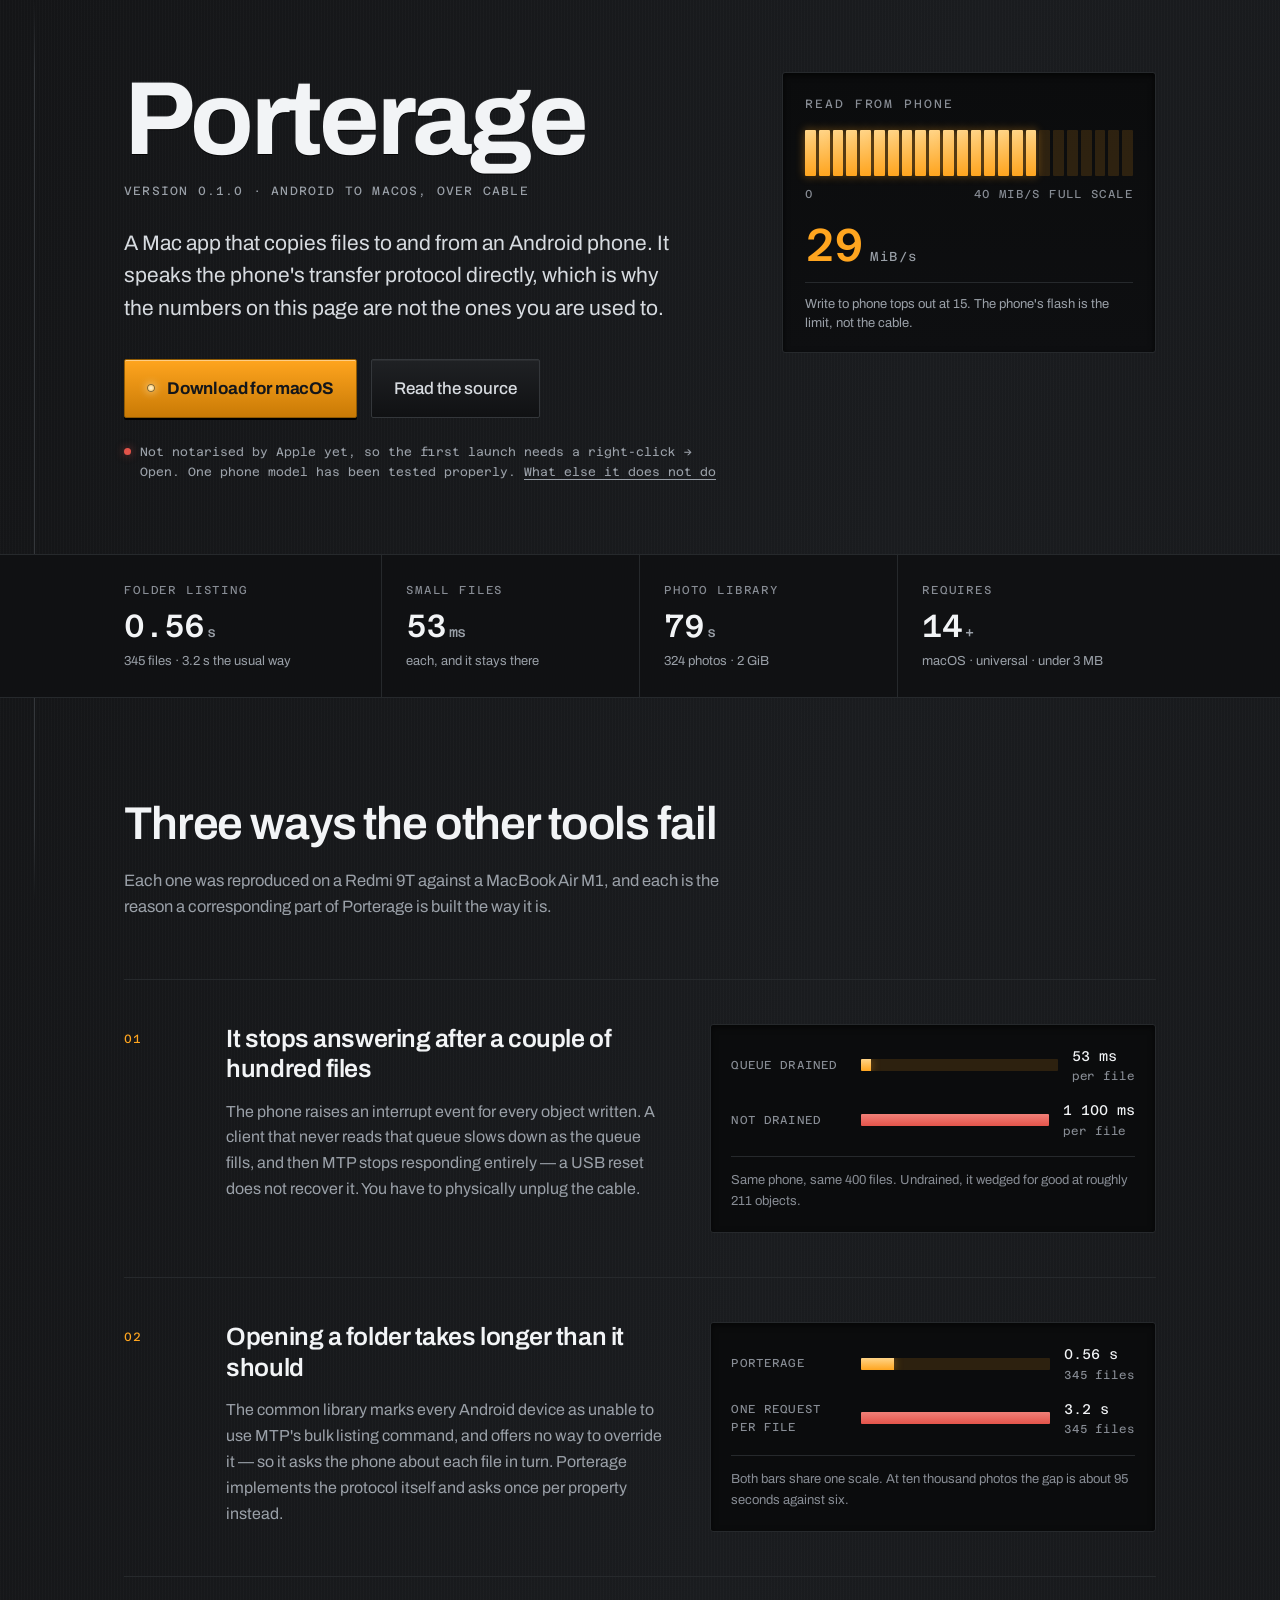
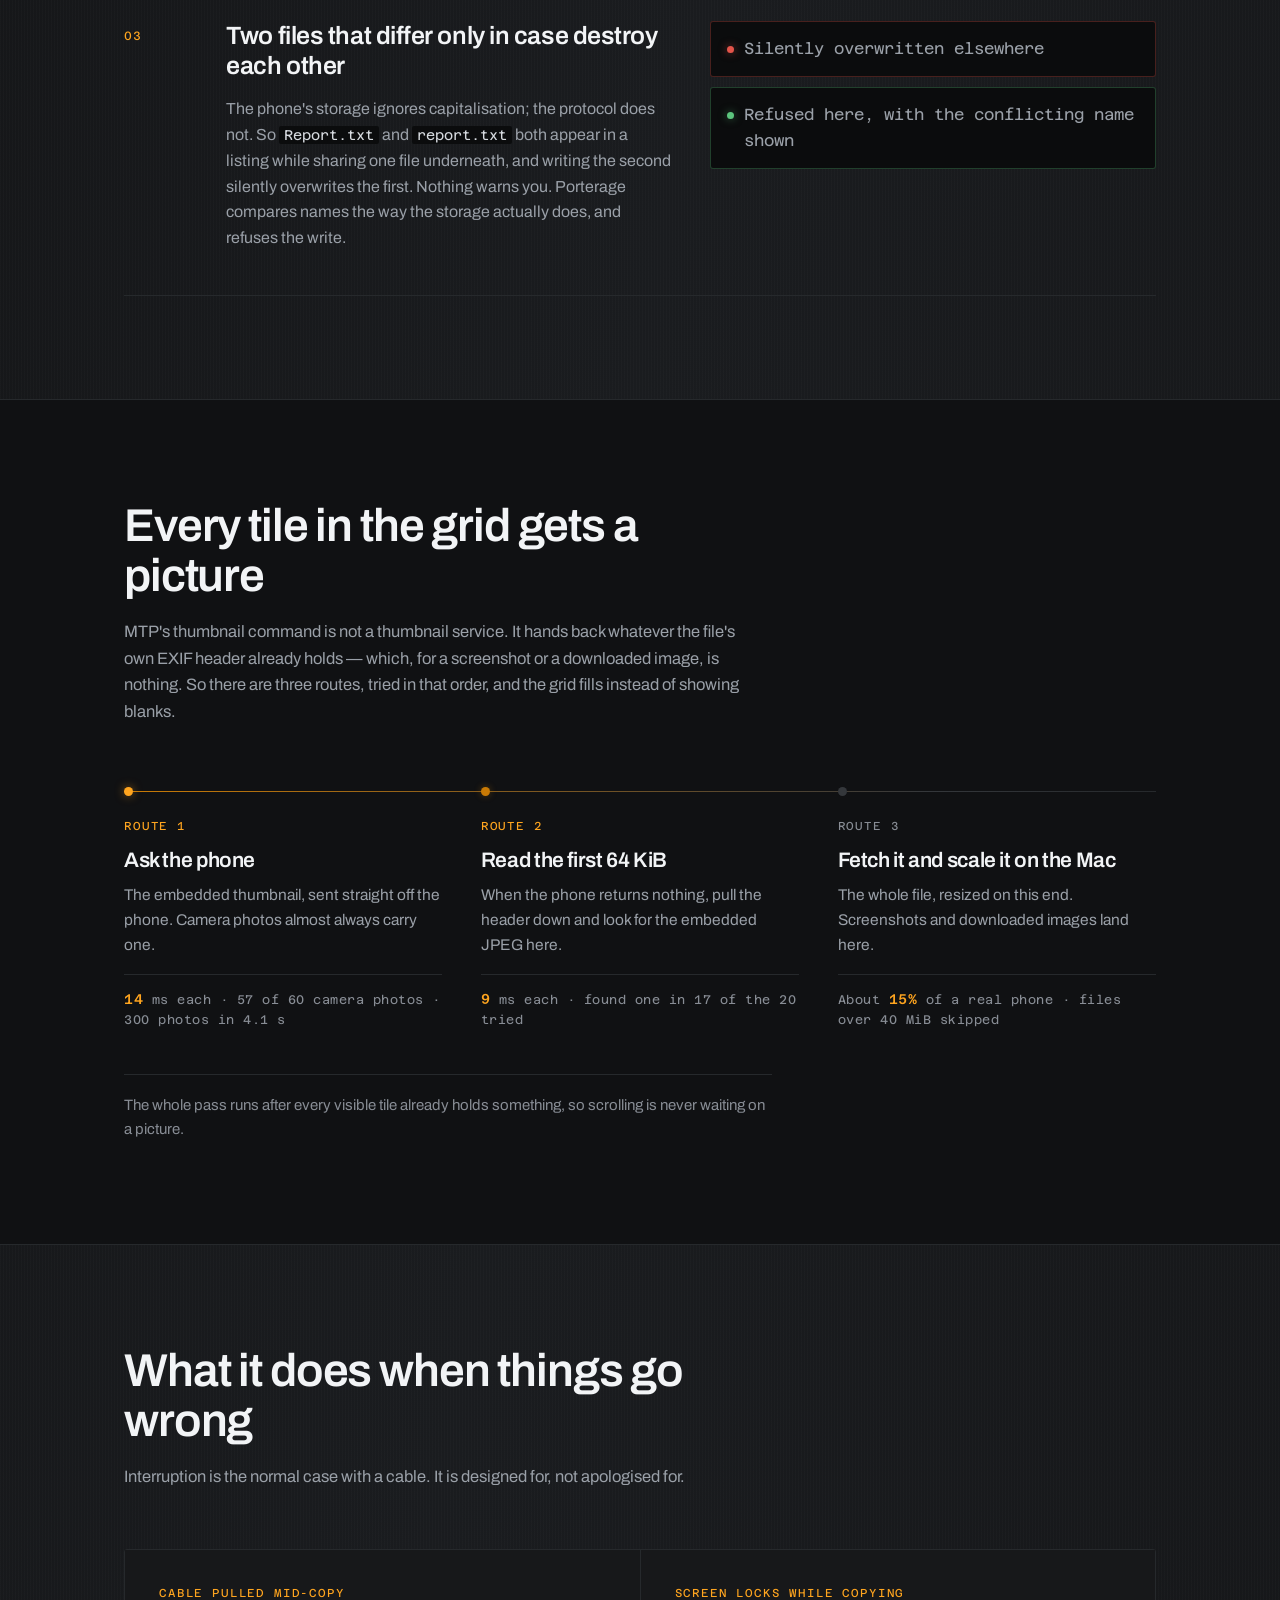
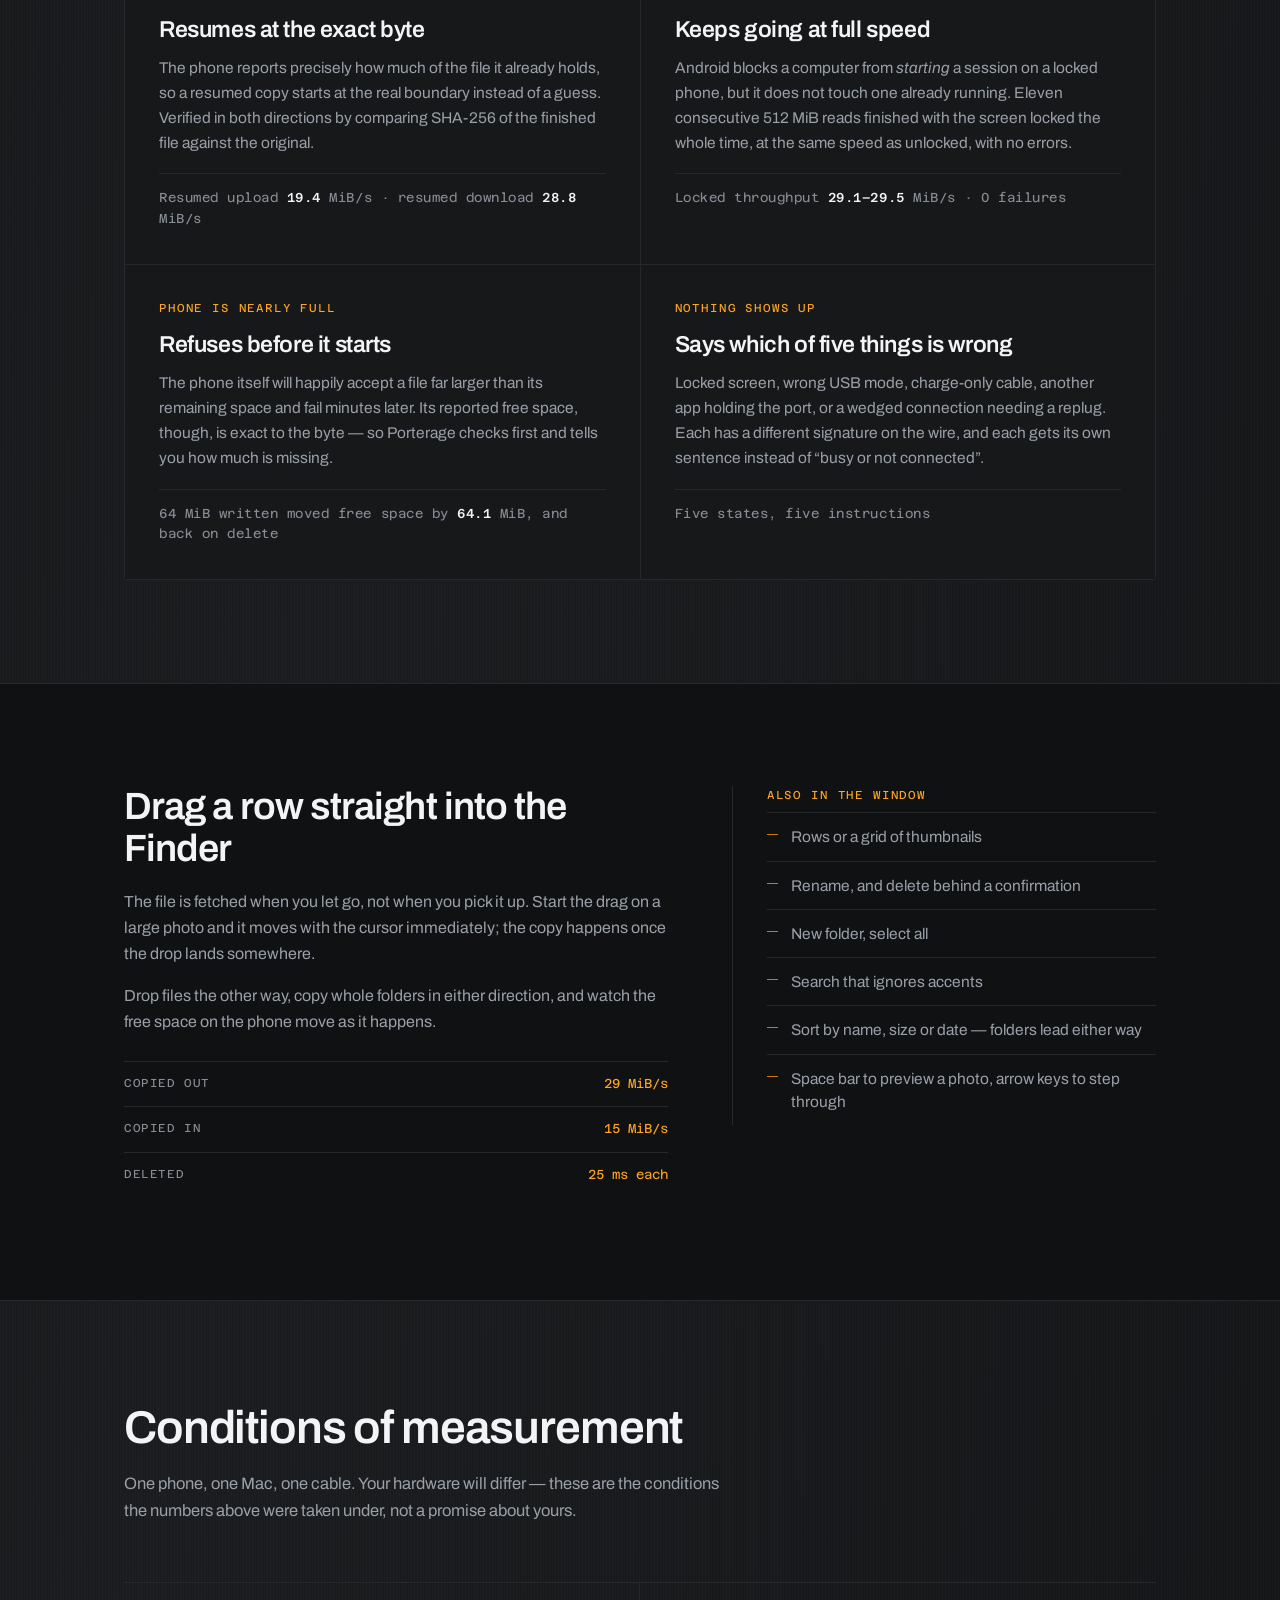
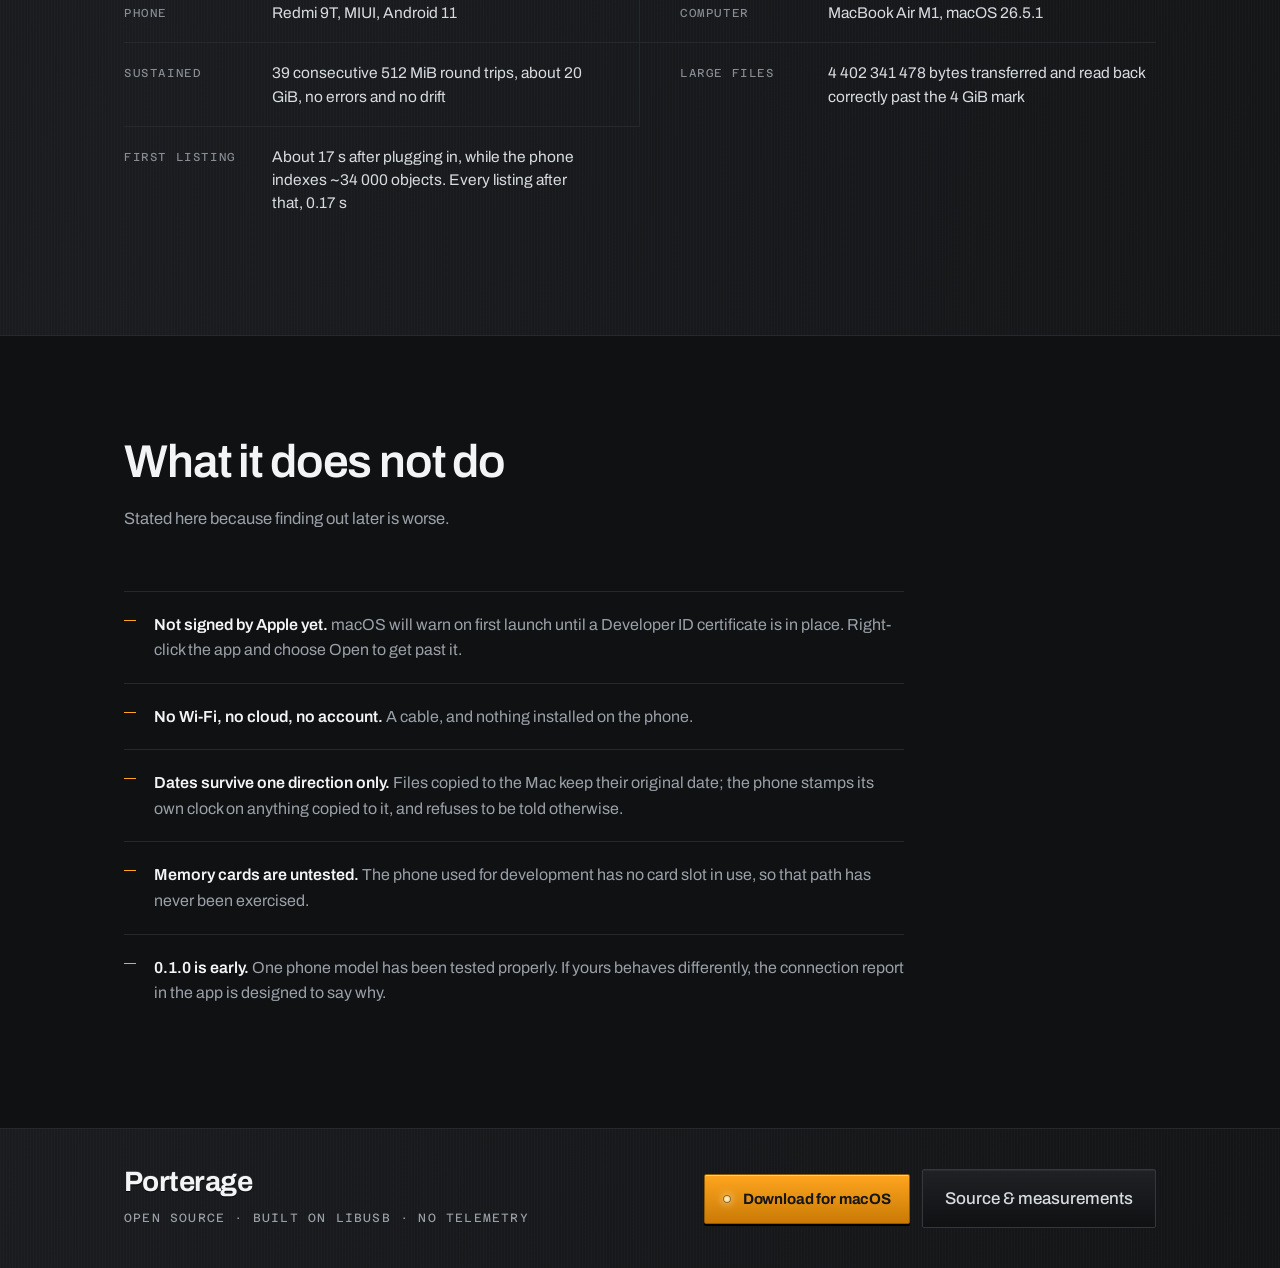
==== index.html @ e68fe77b "Drop the screenshots, and argue their case in readings instead Both plates were shot against a Vietn" ====
<!doctype html>
<html lang="en">
<head>
<meta charset="utf-8">
<meta name="viewport" content="width=device-width, initial-scale=1">
<title>Porterage — move files between Android and a Mac, over the cable</title>
<meta name="description" content="A native macOS app that copies files to and from an Android phone over USB. Every claim on this page is a measurement taken from real hardware.">
<meta name="theme-color" content="#17181A">
<link rel="canonical" href="https://porterage.app/">
<meta property="og:title" content="Porterage — Android to Mac, over the cable">
<meta property="og:description" content="Folder listings in 0.56s instead of 3.2s. Small files that stay fast instead of wedging after 211. Interrupted copies that resume byte-exact.">
<meta property="og:type" content="website">
<meta property="og:url" content="https://porterage.app/">
<link rel="preconnect" href="https://fonts.googleapis.com">
<link rel="preconnect" href="https://fonts.gstatic.com" crossorigin>
<link href="https://fonts.googleapis.com/css2?family=Archivo:wght@400;500;600;700&family=Azeret+Mono:wght@400;500&display=swap" rel="stylesheet">
<link rel="stylesheet" href="assets/style.css">
</head>
<body>
<!--
THESIS: A transfer tool earns trust the way instruments do — by displaying what it measured, under stated conditions. Refuses the category's floating-screenshot-on-gradient hero.
OWN-WORLD: An anodized graphite equipment faceplate. Screen-printed grotesque labels, engraved rules, a segment throughput ladder whose unreached cells stay visible, amber signal lamps, one alarm red. Screenshots mounted as registered plates with corner marks.
STORY: The visitor arrived because another tool stalled. They read the named fault, see it measured, see the fix measured beside it, and download.
FIRST VIEWPORT: Full-bleed panel. Left, PORTERAGE engraved at display scale over a model line. Right, a 24-cell segment ladder reading 29 MB/s with unlit cells ghosted. Below, an engraved rule, then four screen-printed spec cells and the amber DOWNLOAD plate.
FORM: Studio and measurement hardware faceplate; candidate 7 of the grounded list; seed key a888c244.
FINISH: unreviewed and undocumented is unfinished; this build ends with the finish review, the verdict, DESIGN.md, and every shipping raster carrying its provenance
-->

<a class="skip" href="#main">Skip to content</a>

<div class="rail" aria-hidden="true"></div>

<header class="panel panel--head">
  <div class="wrap head">
    <div class="head__id">
      <h1 class="brand">Porterage</h1>
      <p class="model">Version 0.1.0 · Android to macOS, over cable</p>
      <p class="lede">
        A Mac app that copies files to and from an Android phone. It speaks the phone's transfer
        protocol directly, which is why the numbers on this page are not the ones you are used to.
      </p>
      <div class="actions">
        <a class="plate-btn" href="https://github.com/aiusmarcusx/porterage/releases/latest">
          <span class="plate-btn__lamp" aria-hidden="true"></span>
          <span class="plate-btn__text">Download for macOS</span>
        </a>
        <a class="ghost-btn" href="https://github.com/aiusmarcusx/porterage">Read the source</a>
      </div>
      <p class="caveat">
        <span class="dot dot--alarm" aria-hidden="true"></span>
        <span>Not notarised by Apple yet, so the first launch needs a right-click → Open. One phone
        model has been tested properly.
        <a href="#limits">What else it does not do</a></span>
      </p>
    </div>

    <div class="head__meter">
      <div class="gauge" role="img" aria-label="Measured read speed: 29 mebibytes per second, on a Redmi 9T">
        <p class="gauge__label">Read from phone</p>
        <div class="ladder" data-lit="17">
          <span></span><span></span><span></span><span></span><span></span><span></span>
          <span></span><span></span><span></span><span></span><span></span><span></span>
          <span></span><span></span><span></span><span></span><span></span><span></span>
          <span></span><span></span><span></span><span></span><span></span><span></span>
        </div>
        <p class="gauge__scale"><span>0</span><span>40 MiB/s full scale</span></p>
        <p class="gauge__read"><strong>29</strong><em>MiB/s</em></p>
        <p class="gauge__foot">Write to phone tops out at 15. The phone's flash is the limit, not the cable.</p>
      </div>
    </div>
  </div>

  <div class="specrow">
    <div class="wrap specrow__grid">
      <div class="spec"><p class="spec__k">Folder listing</p><p class="spec__v">0.56<em>s</em></p><p class="spec__n">345 files · 3.2 s the usual way</p></div>
      <div class="spec"><p class="spec__k">Small files</p><p class="spec__v">53<em>ms</em></p><p class="spec__n">each, and it stays there</p></div>
      <div class="spec"><p class="spec__k">Photo library</p><p class="spec__v">79<em>s</em></p><p class="spec__n">324 photos · 2 GiB</p></div>
      <div class="spec"><p class="spec__k">Requires</p><p class="spec__v">14<em>+</em></p><p class="spec__n">macOS · universal · under 3 MB</p></div>
    </div>
  </div>
</header>

<main id="main">

<section class="panel" id="faults">
  <div class="wrap">
    <div class="sechead">
      <h2>Three ways the other tools fail</h2>
      <p class="sechead__sub">
        Each one was reproduced on a Redmi 9T against a MacBook Air M1, and each is the reason a
        corresponding part of Porterage is built the way it is.
      </p>
    </div>

    <ol class="faults">
      <li class="fault">
        <p class="fault__no">01</p>
        <div class="fault__body">
<h3>It stops answering after a couple of hundred files</h3>
        <p>
          The phone raises an interrupt event for every object written. A client that never reads that
          queue slows down as the queue fills, and then MTP stops responding entirely — a USB reset
          does not recover it. You have to physically unplug the cable.
        </p>
        </div>
        <div class="readout">
          <div class="readout__row"><span class="readout__k">Queue drained</span><span class="bar"><i style="--w:4.8%"></i></span><span class="readout__v">53 ms<em>per file</em></span></div>
          <div class="readout__row readout__row--bad"><span class="readout__k">Not drained</span><span class="bar"><i style="--w:100%"></i></span><span class="readout__v">1 100 ms<em>per file</em></span></div>
          <p class="readout__note">Same phone, same 400 files. Undrained, it wedged for good at roughly 211 objects.</p>
        </div>
      </li>

      <li class="fault">
        <p class="fault__no">02</p>
        <div class="fault__body">
<h3>Opening a folder takes longer than it should</h3>
        <p>
          The common library marks every Android device as unable to use MTP's bulk listing command,
          and offers no way to override it — so it asks the phone about each file in turn. Porterage
          implements the protocol itself and asks once per property instead.
        </p>
        </div>
        <div class="readout">
          <div class="readout__row"><span class="readout__k">Porterage</span><span class="bar"><i style="--w:17.5%"></i></span><span class="readout__v">0.56 s<em>345 files</em></span></div>
          <div class="readout__row readout__row--bad"><span class="readout__k">One request per file</span><span class="bar"><i style="--w:100%"></i></span><span class="readout__v">3.2 s<em>345 files</em></span></div>
          <p class="readout__note">Both bars share one scale. At ten thousand photos the gap is about 95 seconds against six.</p>
        </div>
      </li>

      <li class="fault">
        <p class="fault__no">03</p>
        <div class="fault__body">
<h3>Two files that differ only in case destroy each other</h3>
        <p>
          The phone's storage ignores capitalisation; the protocol does not. So
          <code>Report.txt</code> and <code>report.txt</code> both appear in a listing while sharing one
          file underneath, and writing the second silently overwrites the first. Nothing warns you.
          Porterage compares names the way the storage actually does, and refuses the write.
        </p>
        </div>
        <div class="lamps">
          <p class="lamp lamp--alarm"><span class="dot dot--alarm" aria-hidden="true"></span>Silently overwritten elsewhere</p>
          <p class="lamp lamp--ok"><span class="dot dot--ok" aria-hidden="true"></span>Refused here, with the conflicting name shown</p>
        </div>
      </li>
    </ol>
  </div>
</section>

<section class="panel panel--chain" id="thumbs">
  <div class="wrap">
    <div class="sechead">
      <h2>Every tile in the grid gets a picture</h2>
      <p class="sechead__sub">
        MTP's thumbnail command is not a thumbnail service. It hands back whatever the file's own EXIF
        header already holds — which, for a screenshot or a downloaded image, is nothing. So there are
        three routes, tried in that order, and the grid fills instead of showing blanks.
      </p>
    </div>

    <ol class="chain">
      <li class="chain__step">
        <p class="chain__no">Route 1</p>
        <h3>Ask the phone</h3>
        <p>The embedded thumbnail, sent straight off the phone. Camera photos almost always carry one.</p>
        <p class="chain__read"><strong>14</strong> ms each · 57 of 60 camera photos · 300 photos in 4.1 s</p>
      </li>
      <li class="chain__step">
        <p class="chain__no">Route 2</p>
        <h3>Read the first 64 KiB</h3>
        <p>When the phone returns nothing, pull the header down and look for the embedded JPEG here.</p>
        <p class="chain__read"><strong>9</strong> ms each · found one in 17 of the 20 tried</p>
      </li>
      <li class="chain__step">
        <p class="chain__no">Route 3</p>
        <h3>Fetch it and scale it on the Mac</h3>
        <p>The whole file, resized on this end. Screenshots and downloaded images land here.</p>
        <p class="chain__read">About <strong>15%</strong> of a real phone · files over 40 MiB skipped</p>
      </li>
    </ol>

    <p class="chain__foot">
      The whole pass runs after every visible tile already holds something, so scrolling is never
      waiting on a picture.
    </p>
  </div>
</section>

<section class="panel" id="verify">
  <div class="wrap">
    <div class="sechead">
      <h2>What it does when things go wrong</h2>
      <p class="sechead__sub">Interruption is the normal case with a cable. It is designed for, not apologised for.</p>
    </div>

    <div class="cards">
      <article class="card">
        <p class="card__k">Cable pulled mid-copy</p>
        <h3>Resumes at the exact byte</h3>
        <p>
          The phone reports precisely how much of the file it already holds, so a resumed copy starts at
          the real boundary instead of a guess. Verified in both directions by comparing SHA-256 of the
          finished file against the original.
        </p>
        <p class="card__read">Resumed upload <strong>19.4</strong> MiB/s · resumed download <strong>28.8</strong> MiB/s</p>
      </article>

      <article class="card">
        <p class="card__k">Screen locks while copying</p>
        <h3>Keeps going at full speed</h3>
        <p>
          Android blocks a computer from <em>starting</em> a session on a locked phone, but it does not
          touch one already running. Eleven consecutive 512 MiB reads finished with the screen locked
          the whole time, at the same speed as unlocked, with no errors.
        </p>
        <p class="card__read">Locked throughput <strong>29.1–29.5</strong> MiB/s · 0 failures</p>
      </article>

      <article class="card">
        <p class="card__k">Phone is nearly full</p>
        <h3>Refuses before it starts</h3>
        <p>
          The phone itself will happily accept a file far larger than its remaining space and fail
          minutes later. Its reported free space, though, is exact to the byte — so Porterage checks
          first and tells you how much is missing.
        </p>
        <p class="card__read">64 MiB written moved free space by <strong>64.1</strong> MiB, and back on delete</p>
      </article>

      <article class="card">
        <p class="card__k">Nothing shows up</p>
        <h3>Says which of five things is wrong</h3>
        <p>
          Locked screen, wrong USB mode, charge-only cable, another app holding the port, or a wedged
          connection needing a replug. Each has a different signature on the wire, and each gets its
          own sentence instead of “busy or not connected”.
        </p>
        <p class="card__read">Five states, five instructions</p>
      </article>
    </div>
  </div>
</section>

<section class="panel panel--split">
  <div class="wrap split">
    <div class="split__text">
      <h2>Drag a row straight into the Finder</h2>
      <p>
        The file is fetched when you let go, not when you pick it up. Start the drag on a large photo
        and it moves with the cursor immediately; the copy happens once the drop lands somewhere.
      </p>
      <p>
        Drop files the other way, copy whole folders in either direction, and watch the free space on
        the phone move as it happens.
      </p>
      <dl class="minispec">
        <div><dt>Copied out</dt><dd>29 MiB/s</dd></div>
        <div><dt>Copied in</dt><dd>15 MiB/s</dd></div>
        <div><dt>Deleted</dt><dd>25 ms each</dd></div>
      </dl>
    </div>

    <div class="feats">
      <p class="feats__k">Also in the window</p>
      <ul class="feats__list">
        <li>Rows or a grid of thumbnails</li>
        <li>Rename, and delete behind a confirmation</li>
        <li>New folder, select all</li>
        <li>Search that ignores accents</li>
        <li>Sort by name, size or date — folders lead either way</li>
        <li>Space bar to preview a photo, arrow keys to step through</li>
      </ul>
    </div>
  </div>
</section>

<section class="panel" id="bench">
  <div class="wrap">
    <div class="sechead">
      <h2>Conditions of measurement</h2>
      <p class="sechead__sub">
        One phone, one Mac, one cable. Your hardware will differ — these are the conditions the numbers
        above were taken under, not a promise about yours.
      </p>
    </div>
    <dl class="conditions">
      <div><dt>Phone</dt><dd>Redmi 9T, MIUI, Android 11</dd></div>
      <div><dt>Computer</dt><dd>MacBook Air M1, macOS 26.5.1</dd></div>
      <div><dt>Sustained</dt><dd>39 consecutive 512 MiB round trips, about 20 GiB, no errors and no drift</dd></div>
      <div><dt>Large files</dt><dd>4 402 341 478 bytes transferred and read back correctly past the 4 GiB mark</dd></div>
      <div><dt>First listing</dt><dd>About 17 s after plugging in, while the phone indexes ~34 000 objects. Every listing after that, 0.17 s</dd></div>
    </dl>
  </div>
</section>

<section class="panel panel--limits" id="limits">
  <div class="wrap">
    <div class="sechead">
      <h2>What it does not do</h2>
      <p class="sechead__sub">Stated here because finding out later is worse.</p>
    </div>
    <ul class="limits">
      <li><strong>Not signed by Apple yet.</strong> macOS will warn on first launch until a Developer ID certificate is in place. Right-click the app and choose Open to get past it.</li>
      <li><strong>No Wi-Fi, no cloud, no account.</strong> A cable, and nothing installed on the phone.</li>
      <li><strong>Dates survive one direction only.</strong> Files copied to the Mac keep their original date; the phone stamps its own clock on anything copied to it, and refuses to be told otherwise.</li>
      <li><strong>Memory cards are untested.</strong> The phone used for development has no card slot in use, so that path has never been exercised.</li>
      <li><strong>0.1.0 is early.</strong> One phone model has been tested properly. If yours behaves differently, the connection report in the app is designed to say why.</li>
    </ul>
  </div>
</section>

</main>

<footer class="panel panel--foot">
  <div class="wrap foot">
    <div class="foot__left">
      <p class="brand brand--sm">Porterage</p>
      <p class="model">Open source · built on libusb · no telemetry</p>
    </div>
    <div class="foot__right">
      <a class="plate-btn plate-btn--sm" href="https://github.com/aiusmarcusx/porterage/releases/latest">
        <span class="plate-btn__lamp" aria-hidden="true"></span>
        <span class="plate-btn__text">Download for macOS</span>
      </a>
      <a class="ghost-btn" href="https://github.com/aiusmarcusx/porterage">Source &amp; measurements</a>
    </div>
  </div>
</footer>
<script src="assets/panel.js" defer></script>
</body>
</html>
---- assets/style.css ----
/* Porterage — an anodized equipment faceplate.
   Nothing floats: every element sits on, in, or beside a machined panel. Lamps and meters change
   state; panels do not move. */

:root {
  accent-color: #ffa51f;
  scrollbar-color: #3a3e43 #101113;
  --panel: #17181a;
  --panel-high: #1f2124;
  --panel-low: #101113;
  --recess: #0b0c0d;
  --edge: #34373b;
  --edge-soft: #26292c;

  /* Both tones clear WCAG AA (4.5:1) against every panel ground here; the small mono
     labels are 10–11px, which makes contrast matter more, not less. */
  --label: #9aa0a8;
  --label-dim: #888d95;
  --text: #d7dbe0;
  --text-bright: #f2f4f6;

  --signal: #ffa51f;
  --signal-deep: #c97a05;
  --signal-ghost: rgba(255, 165, 31, 0.14);
  --ok: #5cc47d;
  --alarm: #e4544a;

  --rule: 1px solid var(--edge-soft);
  --wrap: 1160px;
  --gut: clamp(20px, 5vw, 64px);

  --mono: "Azeret Mono", ui-monospace, "SF Mono", Menlo, monospace;
  --sans: "Archivo", -apple-system, BlinkMacSystemFont, "Helvetica Neue", Arial, sans-serif;

  color-scheme: dark;
}

*,
*::before,
*::after { box-sizing: border-box; }

html { -webkit-text-size-adjust: 100%; }

body {
  margin: 0;
  background: var(--panel);
  color: var(--text);
  font-family: var(--sans);
  font-size: 17px;
  line-height: 1.6;
  /* Brushed metal: fine vertical grain plus a slow horizontal light gradient across the panel. */
  background-image:
    repeating-linear-gradient(90deg, rgba(255, 255, 255, 0.014) 0 1px, transparent 1px 3px),
    linear-gradient(100deg, #141517 0%, #1a1c1f 42%, #141517 100%);
}

img { max-width: 100%; height: auto; display: block; }
a { color: var(--text-bright); }

.skip {
  position: absolute;
  left: -9999px;
  background: var(--signal);
  color: #16181a;
  padding: 10px 16px;
  font-family: var(--mono);
  font-size: 12px;
}
.skip:focus { left: 12px; top: 12px; z-index: 20; }

:focus-visible {
  outline: 2px solid var(--signal);
  outline-offset: 3px;
}

.wrap {
  max-width: var(--wrap);
  margin-inline: auto;
  padding-inline: var(--gut);
}

/* The signal path: one continuous line running the height of the document, so the page reads as a
   single routed panel rather than stacked cards. */
.rail {
  position: fixed;
  inset-block: 0;
  left: max(14px, calc((100vw - var(--wrap)) / 2 - 26px));
  width: 1px;
  background: linear-gradient(180deg, transparent, var(--edge) 8%, var(--edge) 92%, transparent);
  z-index: 0;
  pointer-events: none;
}
@media (max-width: 900px) { .rail { display: none; } }

.panel {
  position: relative;
  border-bottom: var(--rule);
  padding-block: clamp(56px, 8vw, 104px);
  z-index: 1;
}
.panel--head { padding-block: clamp(44px, 6vw, 72px) 0; }
.panel--chain { background: var(--panel-low); }
.panel--limits { background: var(--panel-low); }
.panel--foot { border-bottom: 0; padding-block: 40px; }

/* Screen-printed labels ------------------------------------------------- */

.stencil {
  font-family: var(--mono);
  font-size: 12px;
  font-weight: 500;
  letter-spacing: 0.18em;
  text-transform: uppercase;
  color: var(--label-dim);
  margin: 0 0 14px;
}

.brand {
  font-size: clamp(52px, 9vw, 104px);
  font-weight: 700;
  letter-spacing: -0.035em;
  line-height: 0.92;
  margin: 0;
  color: var(--text-bright);
  /* Engraved: a dark cut above, a lit machined edge below. */
  text-shadow: 0 1px 0 rgba(0, 0, 0, 0.8), 0 -1px 0 rgba(255, 255, 255, 0.07);
}
.brand--sm { font-size: 28px; letter-spacing: -0.02em; }

.model {
  font-family: var(--mono);
  font-size: 12px;
  letter-spacing: 0.1em;
  text-transform: uppercase;
  color: var(--label);
  margin: 14px 0 0;
}

/* Head ------------------------------------------------------------------ */

.head {
  display: grid;
  grid-template-columns: minmax(0, 1.35fr) minmax(280px, 0.85fr);
  gap: clamp(32px, 5vw, 72px);
  align-items: start;
  padding-bottom: clamp(40px, 6vw, 72px);
}

.lede {
  max-width: 46ch;
  font-size: clamp(18px, 2vw, 21px);
  line-height: 1.55;
  color: var(--text);
  margin: 26px 0 0;
}

.actions {
  display: flex;
  flex-wrap: wrap;
  gap: 14px;
  margin-top: 34px;
}

.plate-btn {
  display: inline-flex;
  align-items: center;
  gap: 12px;
  padding: 15px 22px;
  background: linear-gradient(180deg, var(--signal) 0%, var(--signal-deep) 100%);
  color: #14161a;
  text-decoration: none;
  font-weight: 700;
  letter-spacing: -0.01em;
  border: 1px solid #8f5a04;
  border-radius: 2px;
  box-shadow: inset 0 1px 0 rgba(255, 255, 255, 0.45), 0 2px 0 #000;
  transition: transform 0.08s linear, box-shadow 0.08s linear;
}
.plate-btn:hover { box-shadow: inset 0 1px 0 rgba(255, 255, 255, 0.6), 0 2px 0 #000, 0 0 22px rgba(255, 165, 31, 0.28); }
.plate-btn:active { transform: translateY(2px); box-shadow: inset 0 1px 0 rgba(255, 255, 255, 0.3), 0 0 0 #000; }
.plate-btn__lamp {
  width: 8px; height: 8px; border-radius: 50%;
  background: #2a1a00;
  box-shadow: inset 0 0 0 1px rgba(0, 0, 0, 0.5), 0 0 8px rgba(255, 240, 200, 0.8);
  background-image: radial-gradient(circle, #fff6df 0%, #ffcf72 60%, #b77300 100%);
}
.plate-btn__meta {
  font-family: var(--mono);
  font-size: 12px;
  font-weight: 400;
  letter-spacing: 0.06em;
  color: rgba(18, 20, 24, 0.88);
}
.plate-btn--sm { padding: 12px 18px; font-size: 15px; }
.plate-btn__text { white-space: nowrap; }

.ghost-btn {
  display: inline-flex;
  align-items: center;
  padding: 15px 22px;
  border: 1px solid var(--edge);
  border-radius: 2px;
  color: var(--text);
  text-decoration: none;
  font-weight: 500;
  background: linear-gradient(180deg, var(--panel-high), var(--panel-low));
  box-shadow: inset 0 1px 0 rgba(255, 255, 255, 0.05);
}
.ghost-btn:hover { border-color: var(--label-dim); color: var(--text-bright); }

.caveat {
  display: flex;
  align-items: baseline;
  gap: 9px;
  margin: 24px 0 0;
  font-family: var(--mono);
  font-size: 12px;
  line-height: 1.7;
  color: var(--label);
}
.caveat a { color: var(--label); text-underline-offset: 3px; }
.caveat a:hover { color: var(--signal); }

.dot {
  width: 7px; height: 7px; border-radius: 50%;
  display: inline-block;
  flex: none;
  transform: translateY(-1px);
}
.dot--alarm { background: var(--alarm); box-shadow: 0 0 8px rgba(228, 84, 74, 0.55); }
.dot--ok { background: var(--ok); box-shadow: 0 0 8px rgba(92, 196, 125, 0.5); }

/* Gauge ----------------------------------------------------------------- */

.gauge {
  background: linear-gradient(180deg, var(--recess), #0e0f11);
  border: 1px solid var(--edge-soft);
  border-radius: 3px;
  padding: 22px 22px 18px;
  box-shadow: inset 0 2px 6px rgba(0, 0, 0, 0.75);
}
.gauge__label {
  font-family: var(--mono);
  font-size: 12px;
  letter-spacing: 0.16em;
  text-transform: uppercase;
  color: var(--label-dim);
  margin: 0 0 16px;
}

/* The ladder: every cell is drawn, lit or not. An unreached cell is the scale, not an absence. */
.ladder {
  display: grid;
  grid-template-columns: repeat(24, 1fr);
  gap: 3px;
  height: 46px;
}
.ladder span {
  background: var(--signal-ghost);
  border-radius: 1px;
  transform-origin: bottom;
}
.ladder span.lit {
  background: linear-gradient(180deg, #ffd487, var(--signal));
  box-shadow: 0 0 10px rgba(255, 165, 31, 0.45);
}

/* The scale the ghost cells belong to, so an unlit cell reads as headroom rather than a gap. */
.gauge__scale {
  display: flex;
  justify-content: space-between;
  margin: 9px 0 0;
  font-family: var(--mono);
  font-size: 11.5px;
  letter-spacing: 0.12em;
  text-transform: uppercase;
  color: var(--label-dim);
}

.gauge__read {
  display: flex;
  align-items: baseline;
  gap: 8px;
  margin: 18px 0 0;
  font-family: var(--mono);
  color: var(--signal);
}
.gauge__read strong { font-size: 46px; font-weight: 500; letter-spacing: -0.03em; line-height: 1; }
.gauge__read em { font-style: normal; font-size: 13px; letter-spacing: 0.12em; color: var(--label); }
.gauge__foot {
  margin: 14px 0 0;
  font-size: 13px;
  line-height: 1.5;
  color: var(--label);
  border-top: var(--rule);
  padding-top: 12px;
}

/* Spec row -------------------------------------------------------------- */

.specrow { border-top: var(--rule); background: var(--panel-low); }
.specrow__grid {
  display: grid;
  grid-template-columns: repeat(4, 1fr);
}
.spec {
  padding: 26px 0 26px 24px;
  border-left: var(--rule);
  margin-left: -1px;
}
.spec:first-child { border-left: 0; padding-left: 0; margin-left: 0; }
.spec__k {
  font-family: var(--mono);
  font-size: 11.5px;
  letter-spacing: 0.16em;
  text-transform: uppercase;
  color: var(--label-dim);
  margin: 0 0 10px;
}
.spec__v {
  font-family: var(--mono);
  font-size: 32px;
  font-weight: 500;
  letter-spacing: -0.03em;
  color: var(--text-bright);
  margin: 0;
  line-height: 1;
}
.spec__v em { font-style: normal; font-size: 14px; color: var(--label); margin-left: 3px; }
.spec__n { margin: 10px 0 0; font-size: 13px; color: var(--label); line-height: 1.45; }

/* Section heads --------------------------------------------------------- */

.sechead { max-width: 62ch; margin-bottom: clamp(38px, 5vw, 58px); }
.sechead h2 {
  font-size: clamp(30px, 4.2vw, 46px);
  font-weight: 600;
  letter-spacing: -0.025em;
  line-height: 1.08;
  margin: 0;
  color: var(--text-bright);
}
.sechead__sub { margin: 18px 0 0; color: var(--label); font-size: 16.5px; line-height: 1.6; }

/* Faults ---------------------------------------------------------------- */

.faults { list-style: none; margin: 0; padding: 0; display: grid; gap: 0; }
.fault {
  display: grid;
  grid-template-columns: 64px minmax(0, 1fr) minmax(0, 1fr);
  gap: clamp(20px, 3vw, 44px);
  padding-block: clamp(30px, 4vw, 44px);
  border-top: var(--rule);
  align-items: start;
}
.fault:last-child { border-bottom: var(--rule); }
.fault .fault__no {
  font-family: var(--mono);
  font-size: 12px;
  letter-spacing: 0.1em;
  color: var(--signal);
  margin: 6px 0 0;
}
.fault h3 {
  font-size: clamp(20px, 2.3vw, 25px);
  font-weight: 600;
  letter-spacing: -0.018em;
  line-height: 1.22;
  margin: 0 0 14px;
  color: var(--text-bright);
}
.fault p { margin: 0; color: var(--label); line-height: 1.62; font-size: 16px; }
.fault code {
  font-family: var(--mono);
  font-size: 0.88em;
  color: var(--text);
  background: var(--recess);
  padding: 1px 5px;
  border-radius: 2px;
}

.readout {
  background: var(--recess);
  border: 1px solid var(--edge-soft);
  border-radius: 3px;
  padding: 20px;
  box-shadow: inset 0 2px 6px rgba(0, 0, 0, 0.6);
}
.readout__row {
  display: grid;
  grid-template-columns: 116px minmax(0, 1fr) auto;
  gap: 14px;
  align-items: center;
  margin-bottom: 14px;
}
.readout__k {
  font-family: var(--mono);
  font-size: 11.5px;
  letter-spacing: 0.1em;
  text-transform: uppercase;
  color: var(--label-dim);
}
.bar { display: block; height: 12px; background: var(--signal-ghost); border-radius: 1px; overflow: hidden; }
.bar i {
  display: block;
  height: 100%;
  width: var(--w);
  background: linear-gradient(180deg, #ffd487, var(--signal));
  box-shadow: 0 0 10px rgba(255, 165, 31, 0.4);
}
.readout__row--bad .bar i { background: linear-gradient(180deg, #f08078, var(--alarm)); box-shadow: 0 0 10px rgba(228, 84, 74, 0.35); }
.readout__v { font-family: var(--mono); font-size: 14px; color: var(--text-bright); white-space: nowrap; }
.readout__v em { font-style: normal; display: block; font-size: 11.5px; color: var(--label-dim); letter-spacing: 0.08em; }
.readout__note {
  margin: 16px 0 0 !important;
  padding-top: 13px;
  border-top: var(--rule);
  font-size: 13px !important;
  color: var(--label-dim) !important;
  line-height: 1.5;
}

.lamps { display: grid; gap: 10px; align-content: start; }
.lamp {
  display: flex;
  align-items: baseline;
  gap: 10px;
  font-family: var(--mono);
  font-size: 12.5px;
  line-height: 1.5;
  padding: 14px 16px;
  border: 1px solid var(--edge-soft);
  border-radius: 3px;
  background: var(--recess);
  color: var(--label) !important;
}
.lamp--ok { border-color: rgba(92, 196, 125, 0.28); }
.lamp--alarm { border-color: rgba(228, 84, 74, 0.28); }

/* Thumbnail chain — three routes tried in order, drawn as the signal path it is. The lamp at each
   tap dims as the route gets rarer: route 1 answers for most files, route 3 for about a seventh. */

.chain {
  position: relative;
  list-style: none;
  margin: 0;
  padding: 34px 0 0;
  display: grid;
  grid-template-columns: repeat(3, minmax(0, 1fr));
  gap: clamp(24px, 3vw, 48px);
}
.chain::before {
  content: "";
  position: absolute;
  left: 0;
  right: 0;
  top: 8px;
  height: 1px;
  background: linear-gradient(90deg, var(--signal-deep) 0%, var(--edge) 78%, var(--edge-soft) 100%);
}
.chain__step { position: relative; }
.chain__step::before {
  content: "";
  position: absolute;
  top: -30px;
  left: 0;
  width: 9px;
  height: 9px;
  border-radius: 50%;
  background: var(--signal);
  box-shadow: 0 0 10px rgba(255, 165, 31, 0.5);
}
.chain__step:nth-child(2)::before { background: var(--signal-deep); box-shadow: 0 0 7px rgba(201, 122, 5, 0.4); }
.chain__step:nth-child(3)::before { background: var(--edge); box-shadow: none; }

.chain__step h3 {
  font-size: clamp(18px, 2vw, 21px);
  font-weight: 600;
  letter-spacing: -0.018em;
  line-height: 1.24;
  margin: 0 0 10px;
  color: var(--text-bright);
}
.chain__step p { margin: 0; color: var(--label); font-size: 15.5px; line-height: 1.6; }

.chain .chain__no {
  font-family: var(--mono);
  font-size: 11.5px;
  letter-spacing: 0.16em;
  text-transform: uppercase;
  color: var(--signal);
  margin: 0 0 12px;
}
.chain__step:nth-child(3) .chain__no { color: var(--label-dim); }

.chain .chain__read {
  margin-top: 16px;
  padding-top: 13px;
  border-top: var(--rule);
  font-family: var(--mono);
  font-size: 12.5px;
  letter-spacing: 0.04em;
  color: var(--label-dim);
}
.chain .chain__read strong { color: var(--signal); font-weight: 500; font-size: 14px; }

.chain__foot {
  margin: clamp(30px, 4vw, 44px) 0 0;
  padding-top: 18px;
  border-top: var(--rule);
  max-width: 72ch;
  font-size: 15px;
  color: var(--label-dim);
}

/* Cards ----------------------------------------------------------------- */

.cards { display: grid; grid-template-columns: repeat(2, minmax(0, 1fr)); gap: 1px; background: var(--edge-soft); border: 1px solid var(--edge-soft); border-radius: 3px; }
.card { background: var(--panel); padding: clamp(24px, 3vw, 34px); }
.card .card__k {
  font-family: var(--mono);
  font-size: 11.5px;
  letter-spacing: 0.16em;
  text-transform: uppercase;
  color: var(--signal);
  margin: 0 0 14px;
}
.card h3 {
  font-size: clamp(19px, 2.1vw, 23px);
  font-weight: 600;
  letter-spacing: -0.018em;
  margin: 0 0 12px;
  color: var(--text-bright);
  line-height: 1.22;
}
.card p { margin: 0; color: var(--label); font-size: 15.5px; line-height: 1.6; }
.card__read {
  margin-top: 18px !important;
  padding-top: 14px;
  border-top: var(--rule);
  font-family: var(--mono);
  font-size: 13px !important;
  letter-spacing: 0.04em;
  color: var(--label-dim) !important;
}
.card__read strong { color: var(--text-bright); font-weight: 500; }

/* Conditions ------------------------------------------------------------ */

.conditions { display: grid; grid-template-columns: repeat(2, minmax(0, 1fr)); gap: 0; margin: 0; }
.conditions > div {
  display: grid;
  grid-template-columns: 128px minmax(0, 1fr);
  gap: 20px;
  padding: 18px 0;
  border-top: var(--rule);
}
.conditions dt {
  font-family: var(--mono);
  font-size: 11.5px;
  letter-spacing: 0.14em;
  text-transform: uppercase;
  color: var(--label-dim);
  padding-top: 3px;
}
.conditions dd { margin: 0; font-size: 15.5px; color: var(--text); line-height: 1.5; }
@media (min-width: 860px) {
  .conditions > div:nth-child(odd) { padding-right: 40px; }
  .conditions > div:nth-child(even) { padding-left: 40px; border-left: var(--rule); margin-left: -1px; }
}

/* Limits ---------------------------------------------------------------- */

.limits { list-style: none; margin: 0; padding: 0; max-width: 78ch; }
.limits li {
  position: relative;
  padding: 20px 0 20px 30px;
  border-top: var(--rule);
  color: var(--label);
  font-size: 16px;
  line-height: 1.6;
}
.limits li::before {
  content: "";
  position: absolute;
  left: 0;
  top: 28px;
  width: 12px;
  height: 1px;
  background: var(--signal);
}
.limits strong { color: var(--text-bright); font-weight: 600; }

/* Foot ------------------------------------------------------------------ */

.foot { display: flex; flex-wrap: wrap; gap: 28px; align-items: center; justify-content: space-between; }
.foot__right { display: flex; flex-wrap: wrap; gap: 12px; align-items: center; }

/* Narrow ---------------------------------------------------------------- */

@media (max-width: 900px) {
  body { font-size: 16px; }
  .head { grid-template-columns: 1fr; }
  .specrow__grid { grid-template-columns: repeat(2, 1fr); }
  .spec { padding-left: 20px; }
  .spec:nth-child(odd) { border-left: 0; padding-left: 0; margin-left: 0; }
  .spec:nth-child(n + 3) { border-top: var(--rule); }
  .fault { grid-template-columns: 34px minmax(0, 1fr); }
  .fault .readout, .fault .lamps { grid-column: 2; }
  .cards { grid-template-columns: 1fr; }
  .conditions { grid-template-columns: 1fr; }
  /* Stacked, the path turns into a margin of tap points rather than a line across the top. */
  .chain { grid-template-columns: 1fr; gap: 0; padding-top: 0; }
  .chain::before { display: none; }
  .chain__step { padding: 22px 0 24px 26px; border-top: var(--rule); }
  .chain__step::before { top: 26px; left: 0; }
}

@media (max-width: 560px) {
  .readout__row { grid-template-columns: 1fr; gap: 6px; }
  .readout__v { display: flex; align-items: baseline; gap: 6px; }
  .readout__v em { display: inline; }
  .actions { flex-direction: column; align-items: stretch; }
  .plate-btn, .ghost-btn { justify-content: center; }
}

@media (prefers-reduced-motion: reduce) {
  *, *::before, *::after { animation-duration: 0.001ms !important; transition-duration: 0.001ms !important; }
}


.panel--split { background: var(--panel-low); }

/* Split — prose on the left argues, the inventory on the right answers "and what else". */
.split {
  display: grid;
  grid-template-columns: minmax(0, 1fr) minmax(0, 0.78fr);
  gap: clamp(28px, 5vw, 72px);
  align-items: start;
}
.split__text h2 {
  font-size: clamp(26px, 3.4vw, 38px);
  font-weight: 600;
  letter-spacing: -0.024em;
  line-height: 1.12;
  margin: 0 0 18px;
  color: var(--text-bright);
}
.split__text p { margin: 0 0 16px; color: var(--label); font-size: 16px; line-height: 1.62; }

.minispec { display: grid; gap: 0; margin: 26px 0 0; }
.minispec > div {
  display: flex;
  justify-content: space-between;
  gap: 16px;
  padding: 12px 0;
  border-top: var(--rule);
}
.minispec dt {
  font-family: var(--mono);
  font-size: 11.5px;
  letter-spacing: 0.14em;
  text-transform: uppercase;
  color: var(--label-dim);
}
.minispec dd { margin: 0; font-family: var(--mono); font-size: 13px; color: var(--signal); }


/* The inventory column: what is in the window, once the headline claim is made. */
.feats { border-left: var(--rule); padding-left: clamp(20px, 3vw, 34px); }
.feats__k {
  font-family: var(--mono);
  font-size: 11.5px;
  letter-spacing: 0.16em;
  text-transform: uppercase;
  color: var(--signal);
  margin: 0 0 8px;
}
.feats__list { list-style: none; margin: 0; padding: 0; }
.feats__list li {
  position: relative;
  padding: 12px 0 12px 24px;
  border-top: var(--rule);
  color: var(--label);
  font-size: 15.5px;
  line-height: 1.5;
}
.feats__list li::before {
  content: "";
  position: absolute;
  left: 0;
  top: 21px;
  width: 11px;
  height: 1px;
  background: var(--signal-deep);
}

@media (max-width: 900px) {
  .split { grid-template-columns: 1fr; }
  .feats { border-left: 0; padding-left: 0; }
}

@media (max-width: 560px) {
  .plate-btn { flex-wrap: wrap; }
  .plate-btn__meta { flex-basis: 100%; }
}


/* Browser surfaces: default blue selection and a system scrollbar undo a committed panel faster
   than any single component does. */
::selection { background: var(--signal); color: #14161a; }
::marker { color: var(--signal); }
input, textarea { caret-color: var(--signal); }

.ghost-btn:active { background: var(--recess); box-shadow: inset 0 2px 4px rgba(0, 0, 0, 0.6); }
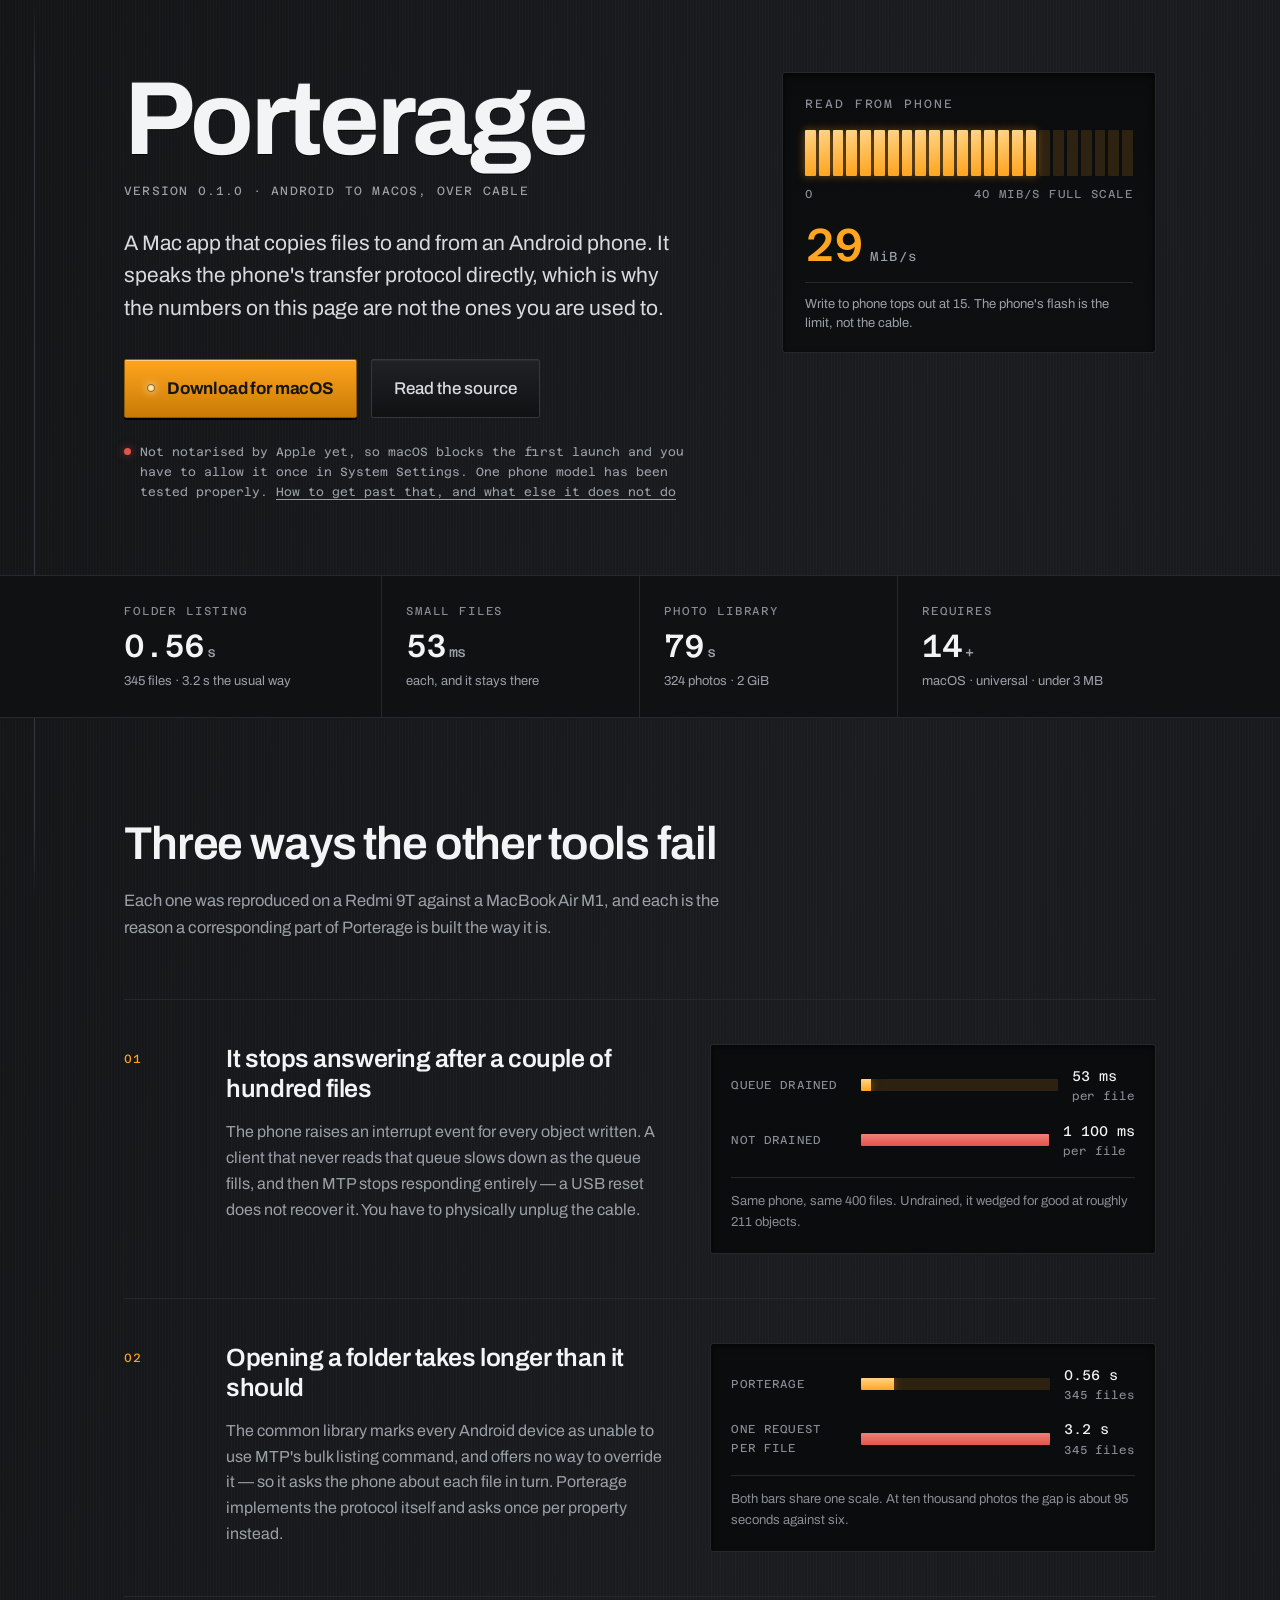
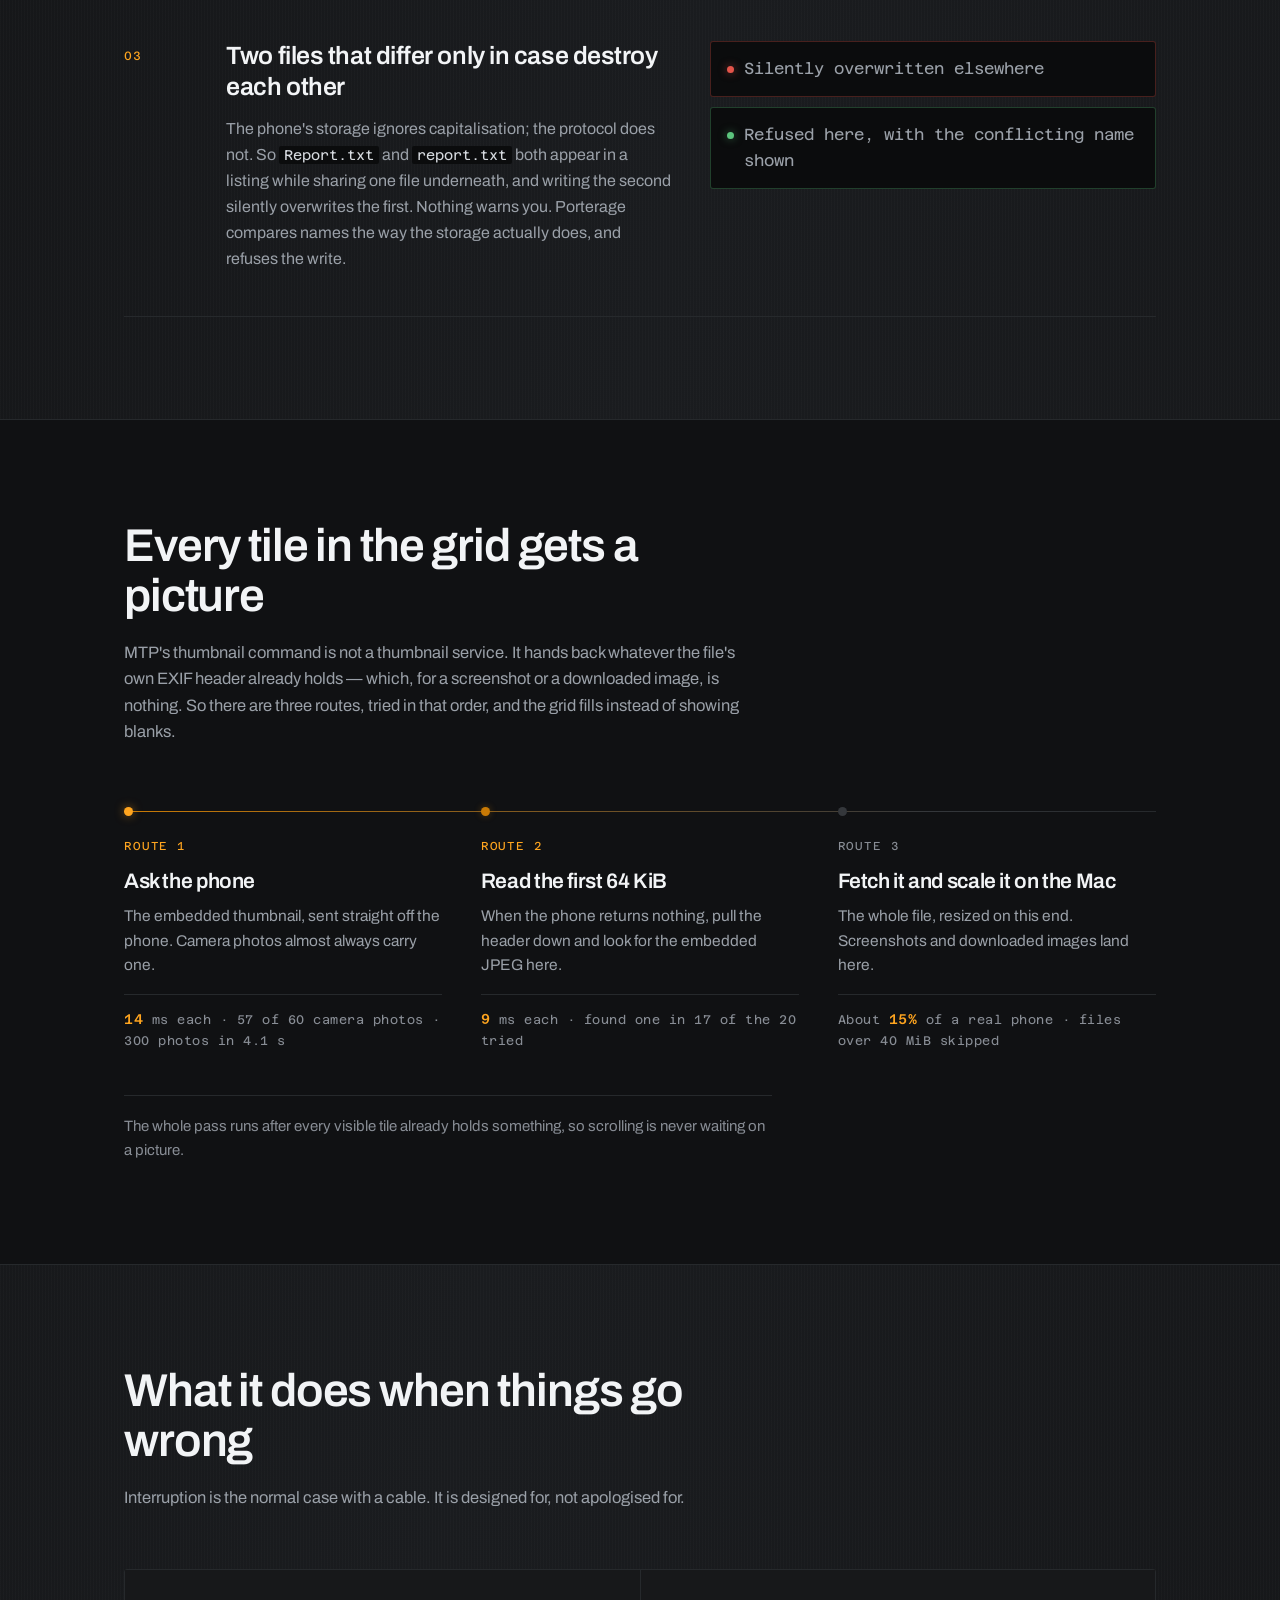
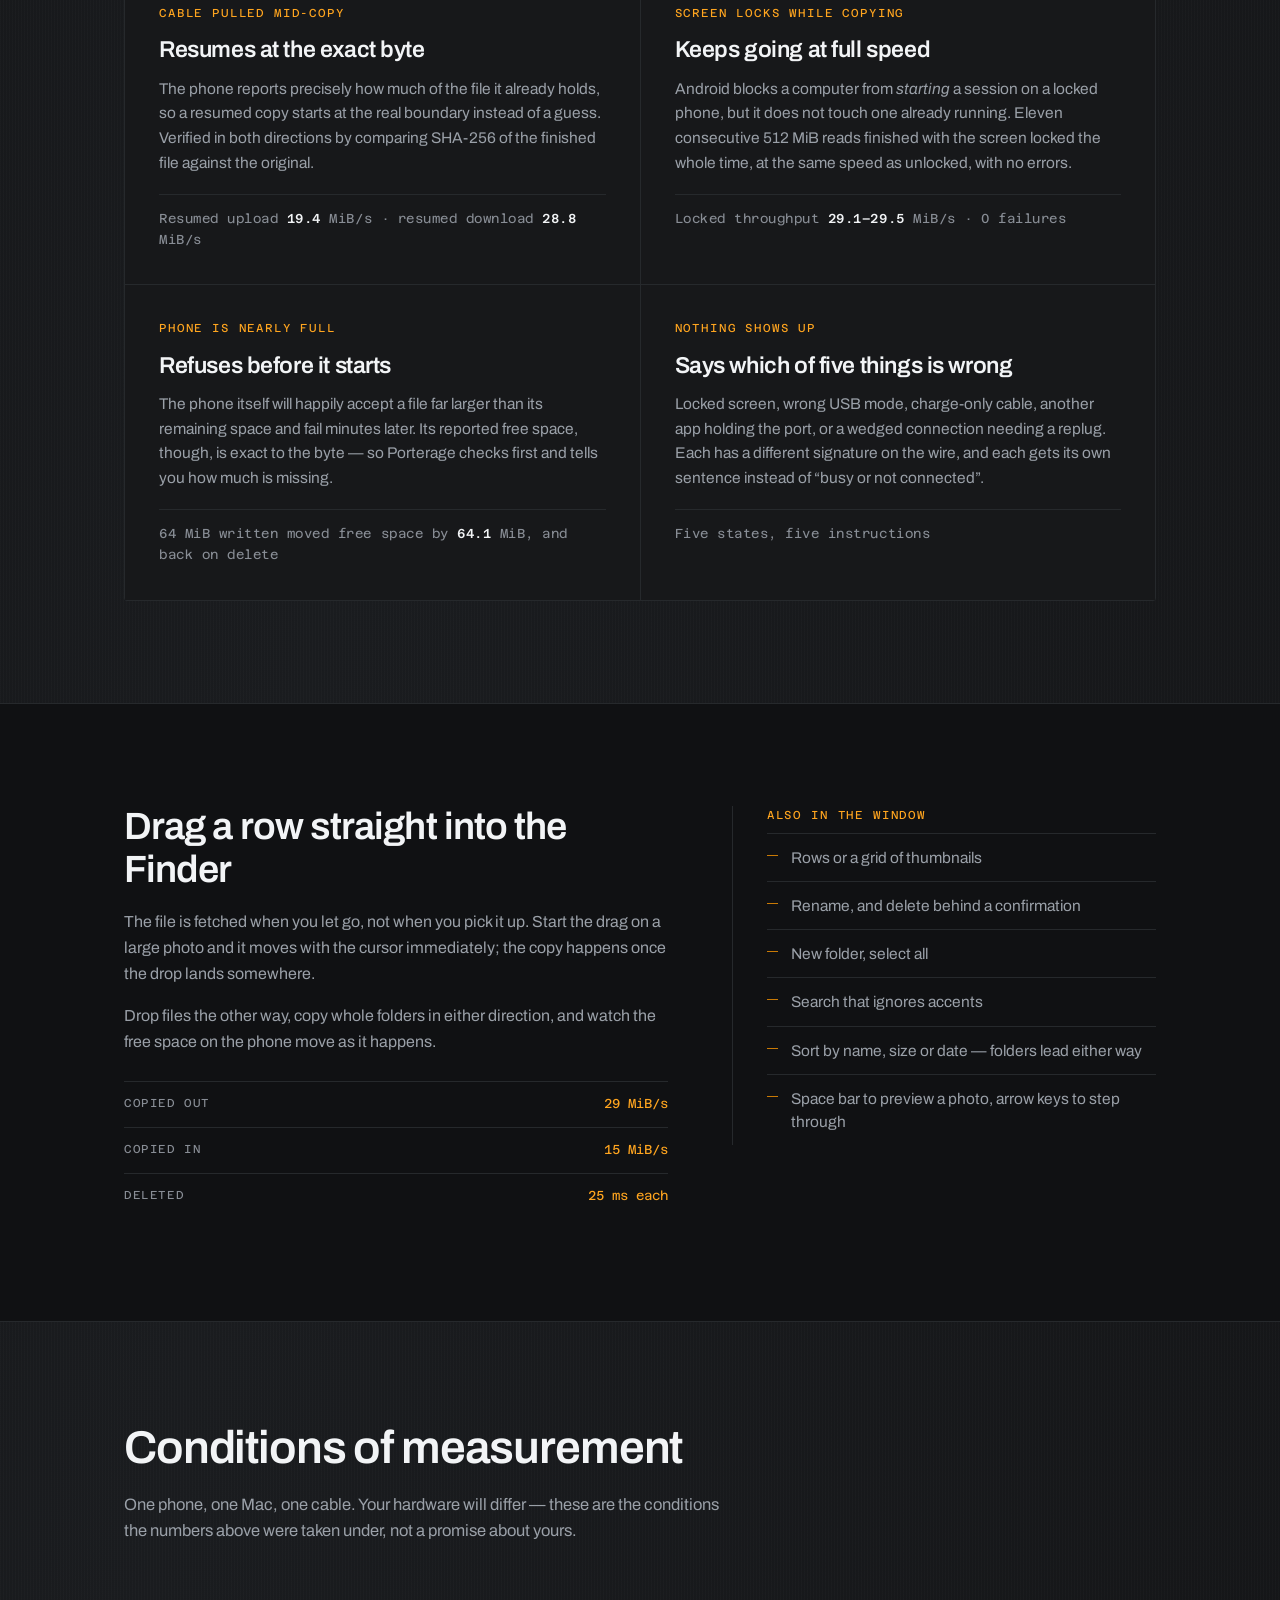
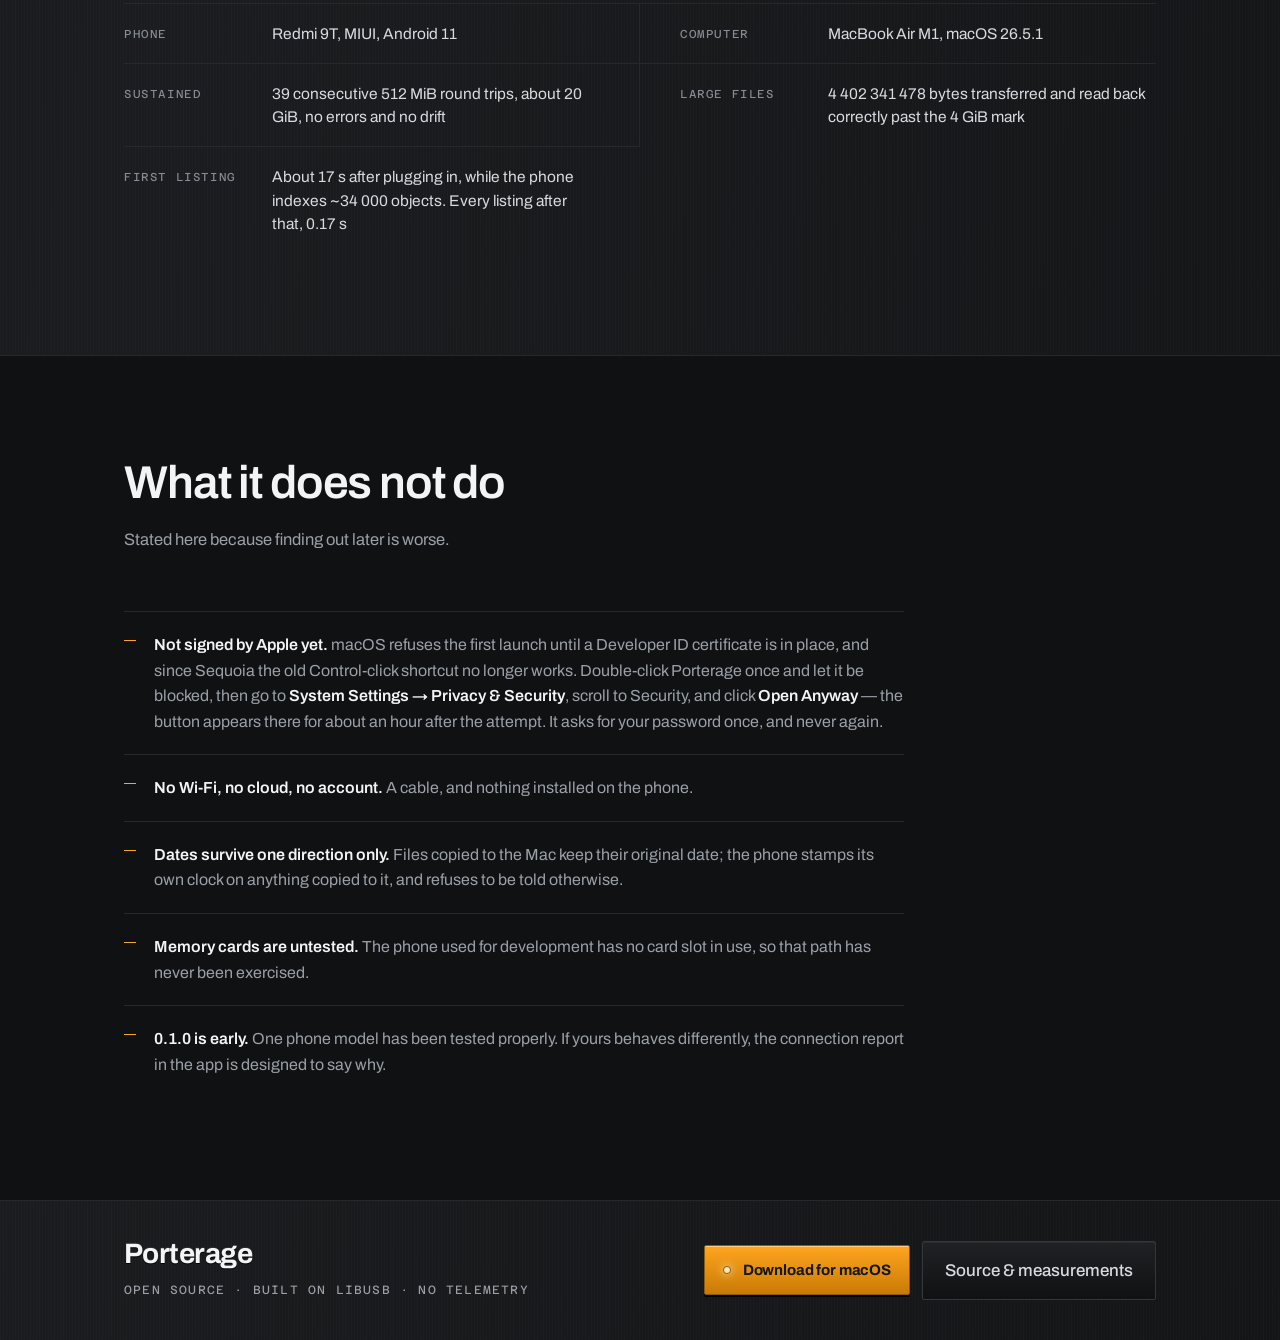
==== commit 6f8a7340: "Give the working first-launch instruction, and bring PRODUCT.md up to date The page told visitors to" ====
--- a/index.html
+++ b/index.html
@@ -48,9 +48,9 @@
       </div>
       <p class="caveat">
         <span class="dot dot--alarm" aria-hidden="true"></span>
-        <span>Not notarised by Apple yet, so the first launch needs a right-click → Open. One phone
-        model has been tested properly.
-        <a href="#limits">What else it does not do</a></span>
+        <span>Not notarised by Apple yet, so macOS blocks the first launch and you have to allow it
+        once in System Settings. One phone model has been tested properly.
+        <a href="#limits">How to get past that, and what else it does not do</a></span>
       </p>
     </div>
 
@@ -300,7 +300,7 @@
       <p class="sechead__sub">Stated here because finding out later is worse.</p>
     </div>
     <ul class="limits">
-      <li><strong>Not signed by Apple yet.</strong> macOS will warn on first launch until a Developer ID certificate is in place. Right-click the app and choose Open to get past it.</li>
+      <li><strong>Not signed by Apple yet.</strong> macOS refuses the first launch until a Developer ID certificate is in place, and since Sequoia the old Control-click shortcut no longer works. Double-click Porterage once and let it be blocked, then go to <strong>System Settings → Privacy &amp; Security</strong>, scroll to Security, and click <strong>Open Anyway</strong> — the button appears there for about an hour after the attempt. It asks for your password once, and never again.</li>
       <li><strong>No Wi-Fi, no cloud, no account.</strong> A cable, and nothing installed on the phone.</li>
       <li><strong>Dates survive one direction only.</strong> Files copied to the Mac keep their original date; the phone stamps its own clock on anything copied to it, and refuses to be told otherwise.</li>
       <li><strong>Memory cards are untested.</strong> The phone used for development has no card slot in use, so that path has never been exercised.</li>
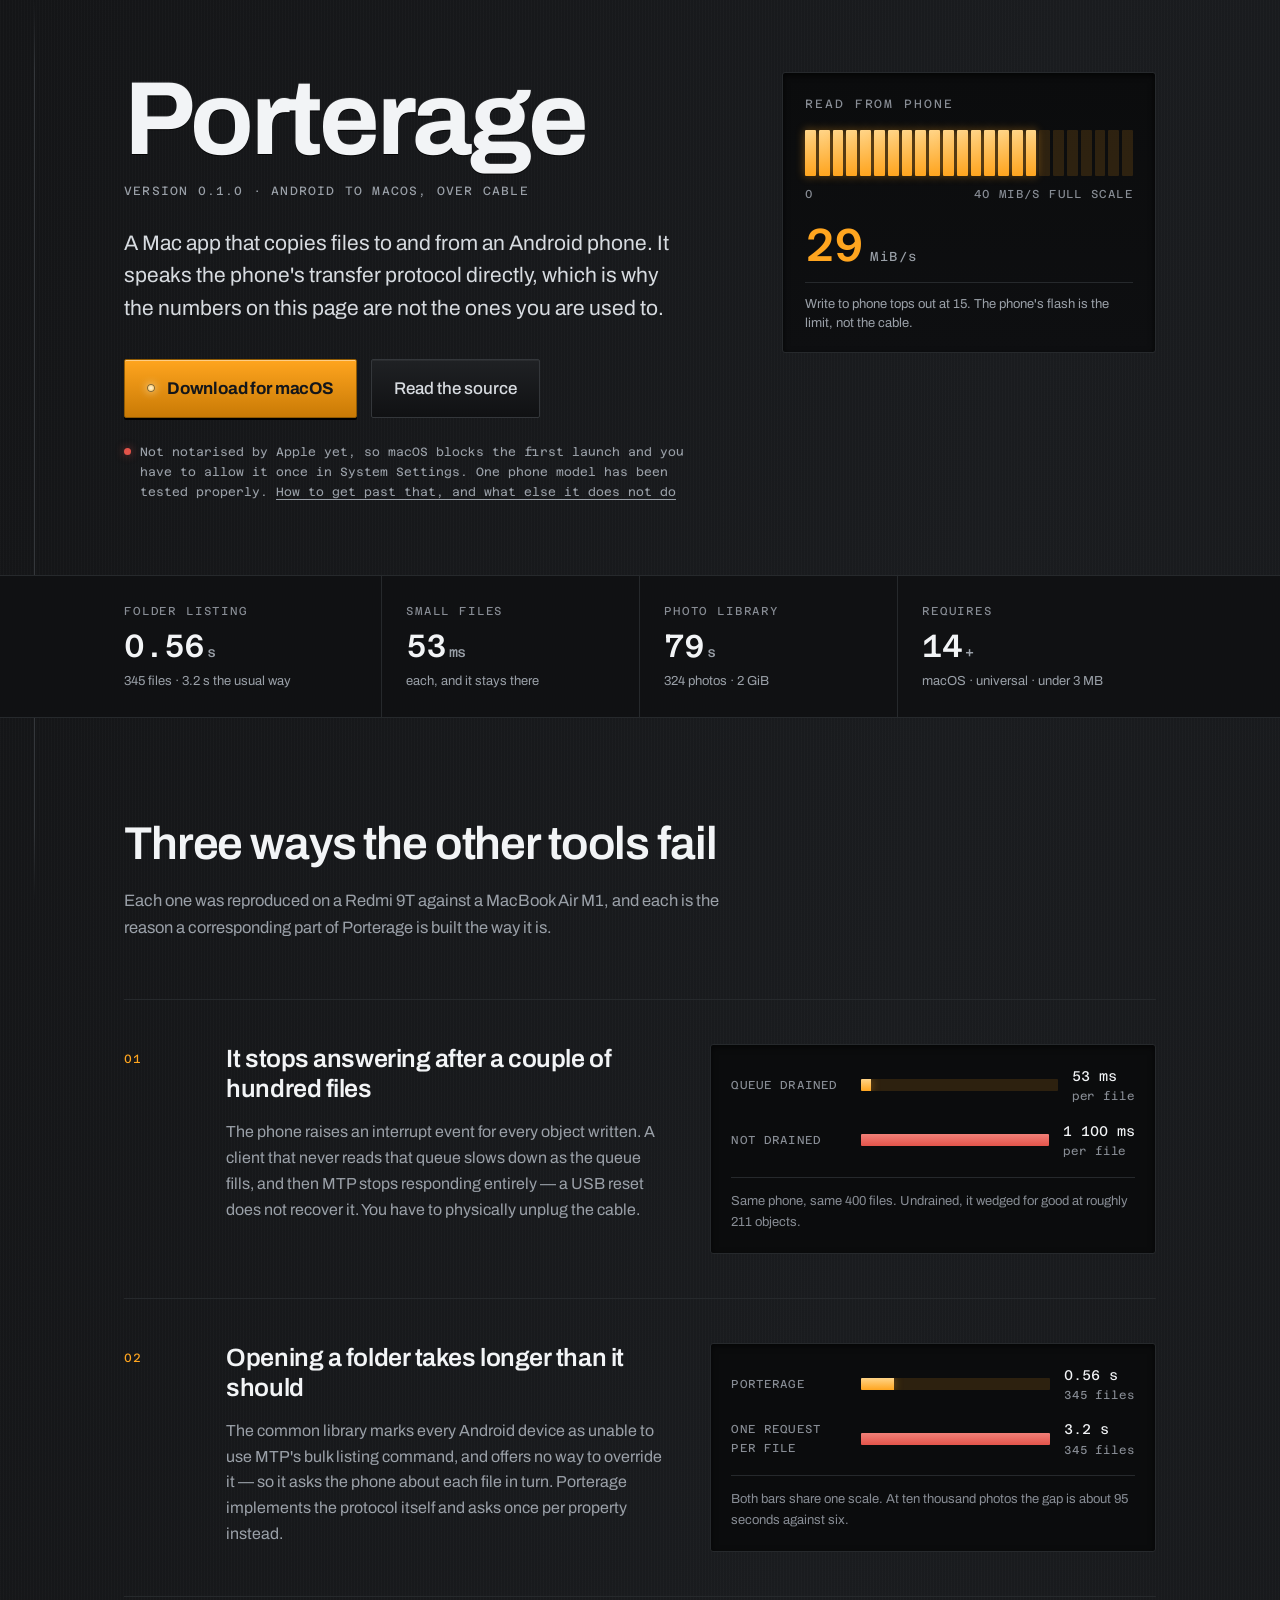
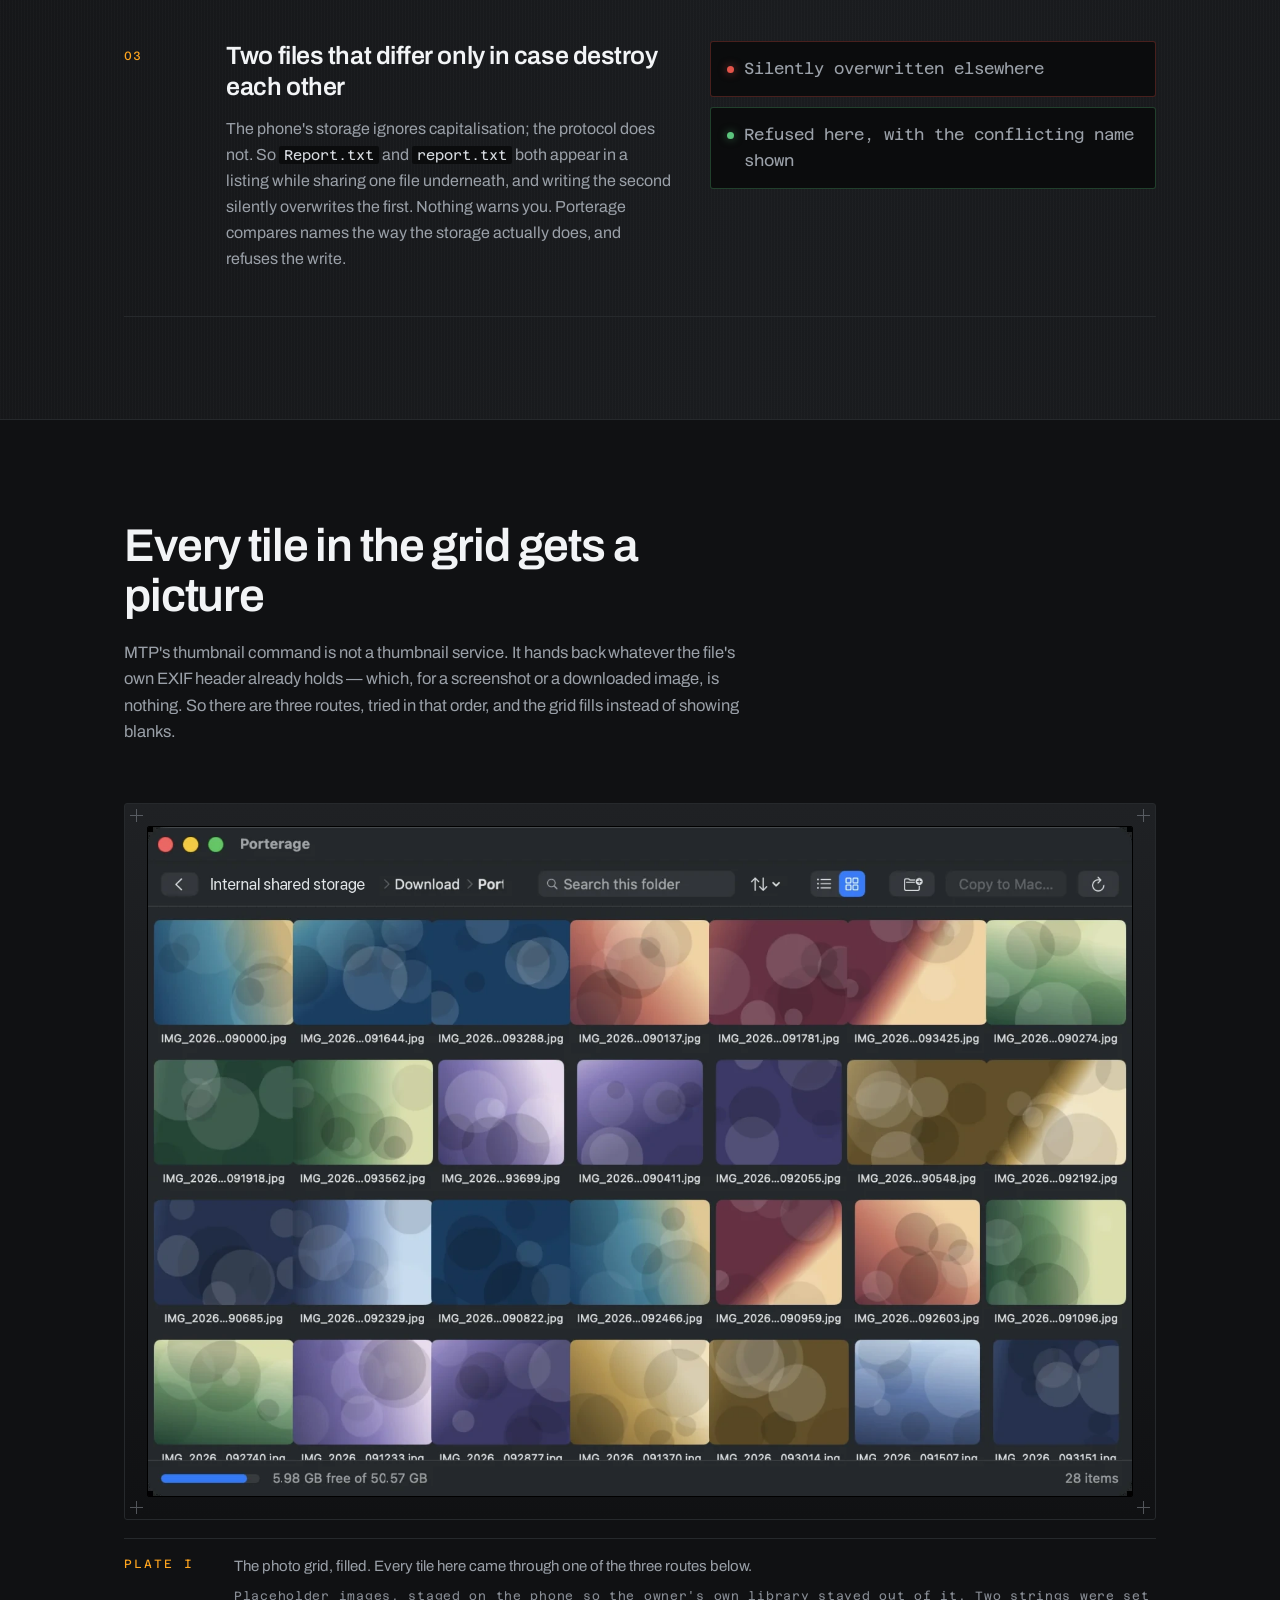
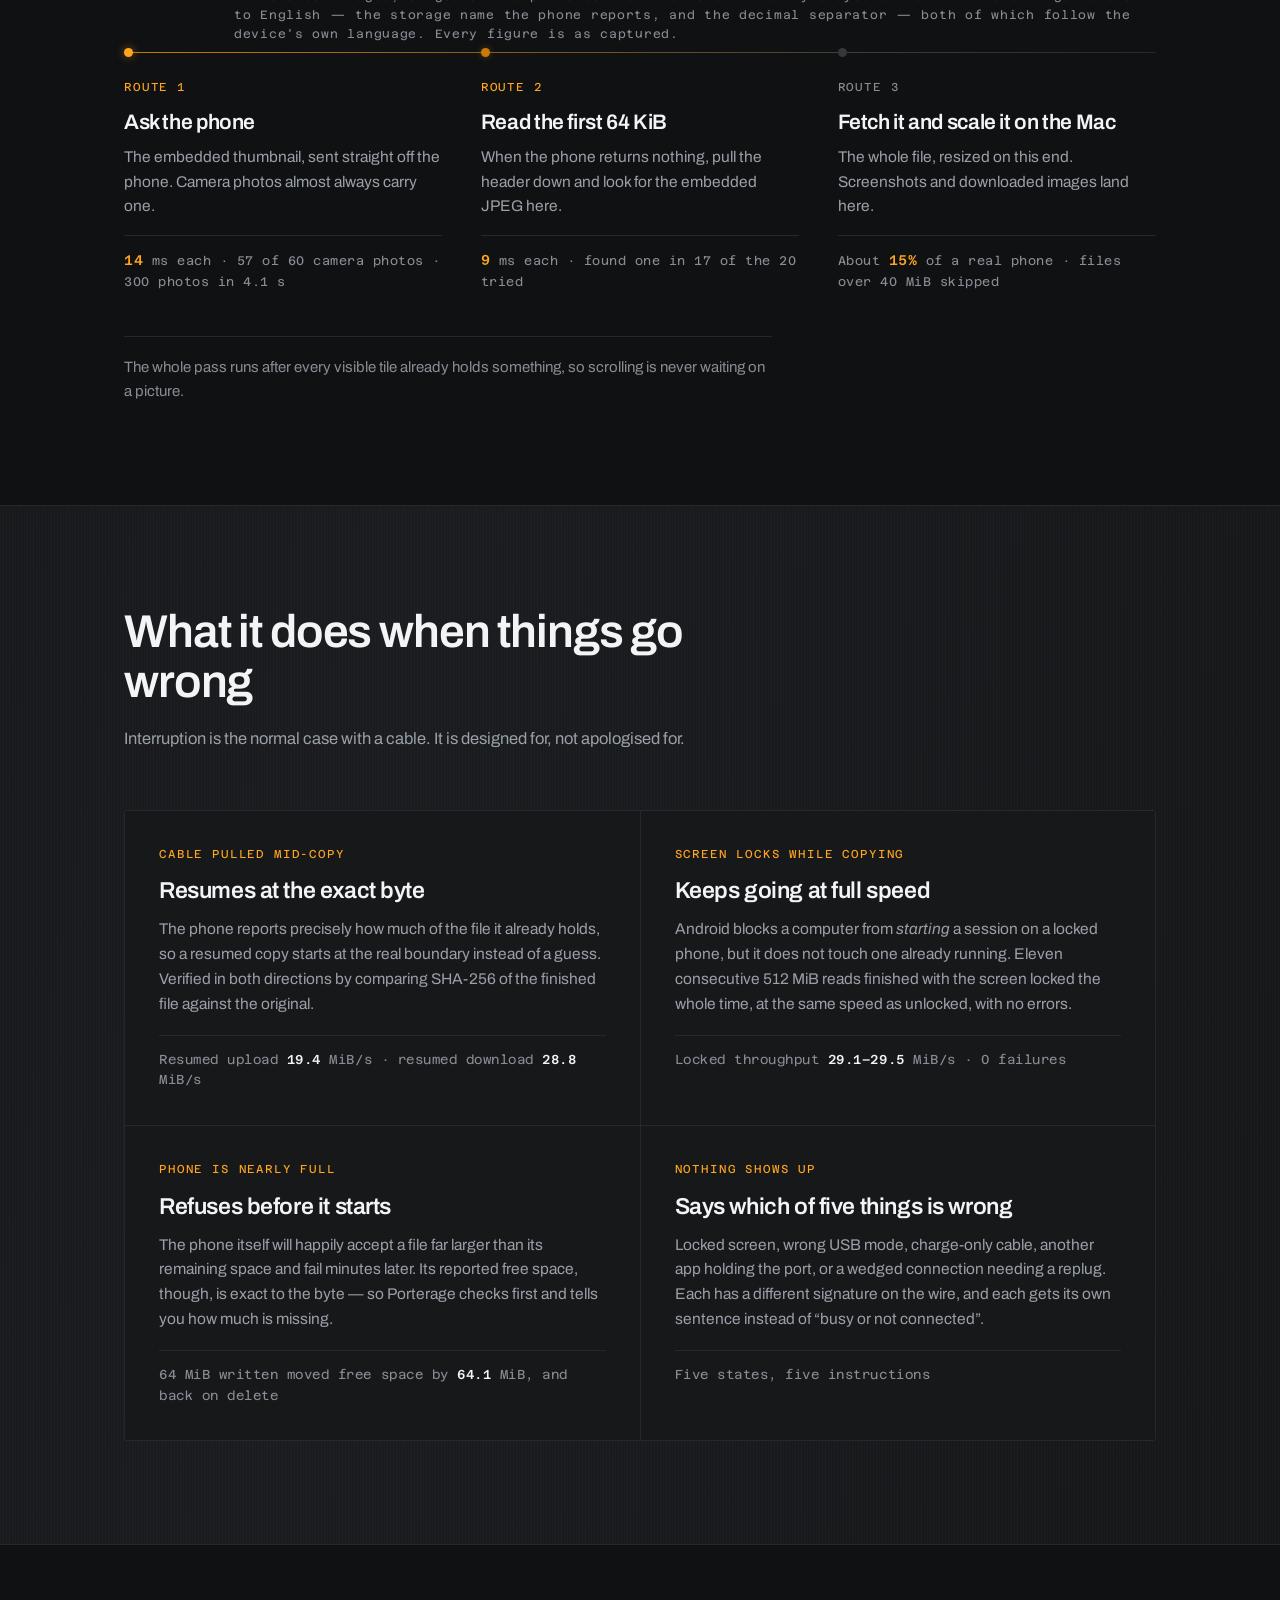
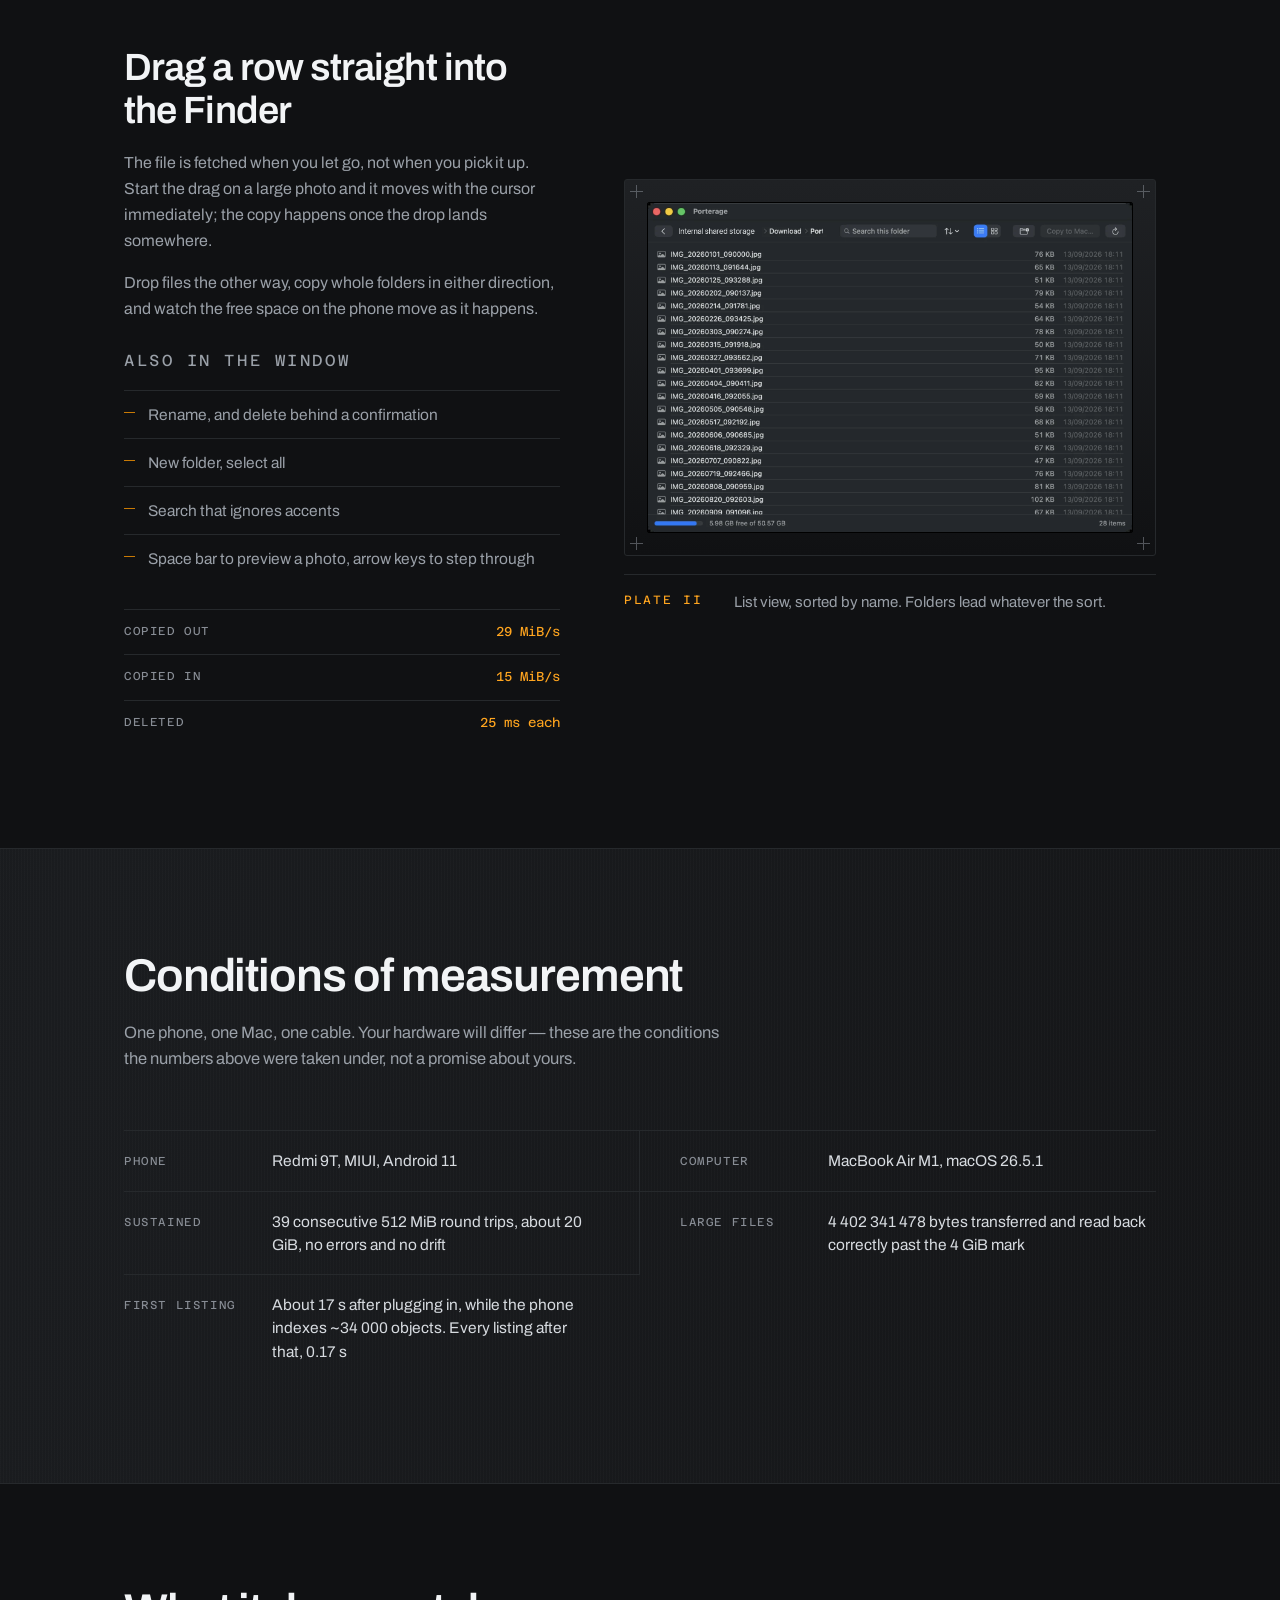
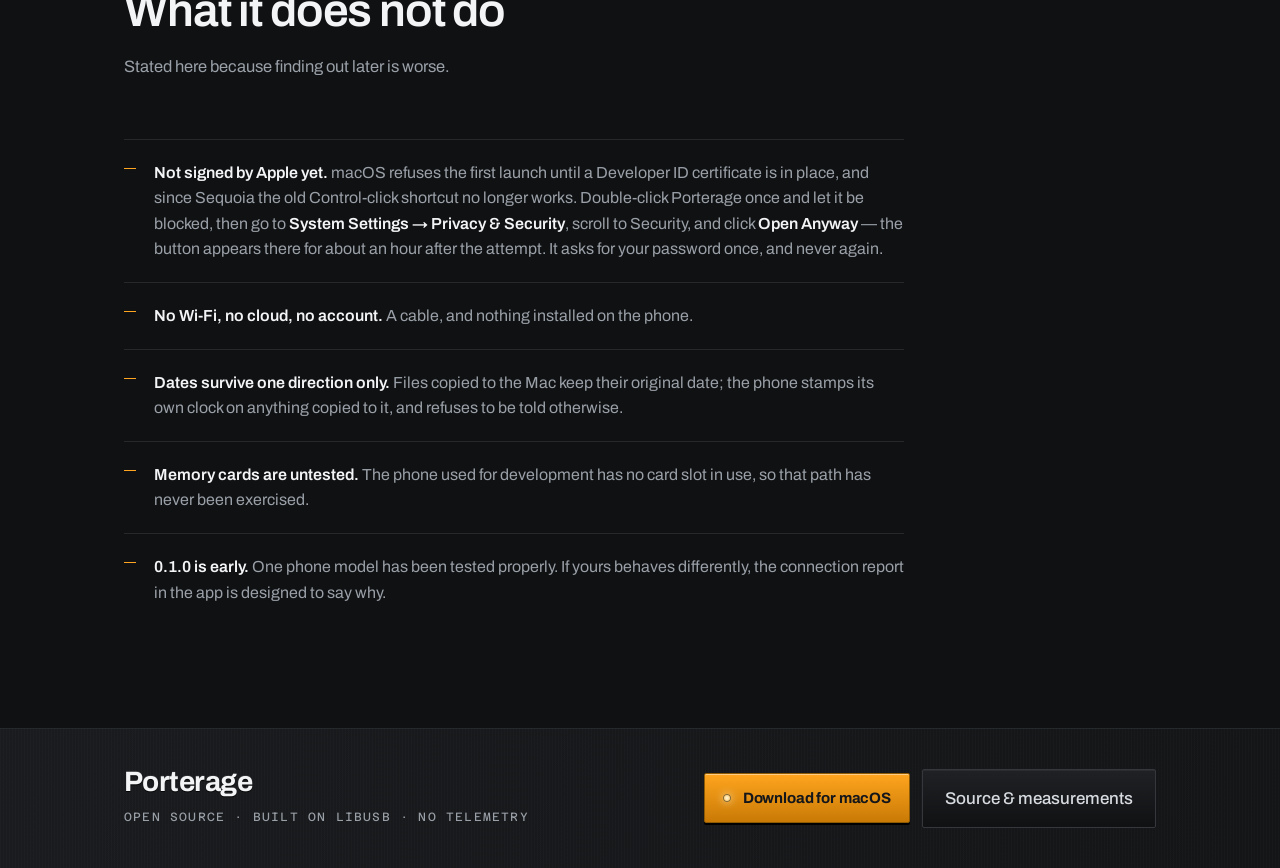
==== commit 5b4e0b87: "Put the screenshots back, localised rather than dropped The Vietnamese in both plates came from two " ====
--- a/index.html
+++ b/index.html
@@ -3,18 +3,52 @@
 <head>
 <meta charset="utf-8">
 <meta name="viewport" content="width=device-width, initial-scale=1">
-<title>Porterage — move files between Android and a Mac, over the cable</title>
-<meta name="description" content="A native macOS app that copies files to and from an Android phone over USB. Every claim on this page is a measurement taken from real hardware.">
+<title>Porterage — Android file transfer for Mac, over the cable</title>
+<meta name="description" content="A free, open-source Mac app for Android file transfer over USB. Folder listings in 0.56s, 29 MiB/s off the phone, interrupted copies that resume byte-exact. Every number here was measured.">
 <meta name="theme-color" content="#17181A">
 <link rel="canonical" href="https://porterage.app/">
 <meta property="og:title" content="Porterage — Android to Mac, over the cable">
 <meta property="og:description" content="Folder listings in 0.56s instead of 3.2s. Small files that stay fast instead of wedging after 211. Interrupted copies that resume byte-exact.">
 <meta property="og:type" content="website">
 <meta property="og:url" content="https://porterage.app/">
+<meta property="og:site_name" content="Porterage">
+<meta property="og:image" content="https://porterage.app/assets/og.png">
+<meta property="og:image:width" content="1200">
+<meta property="og:image:height" content="630">
+<meta property="og:image:alt" content="Porterage — Android to macOS over the cable. A segment meter reading 29 MiB/s off the phone.">
+<meta name="twitter:card" content="summary_large_image">
+<meta name="twitter:title" content="Porterage — Android to Mac, over the cable">
+<meta name="twitter:description" content="Folder listings in 0.56s instead of 3.2s. Small files that stay fast instead of wedging after 211. Interrupted copies that resume byte-exact.">
+<meta name="twitter:image" content="https://porterage.app/assets/og.png">
+<link rel="icon" href="/assets/favicon.svg" type="image/svg+xml">
+<link rel="icon" href="/favicon.ico" sizes="32x32">
+<link rel="apple-touch-icon" href="/apple-touch-icon.png">
 <link rel="preconnect" href="https://fonts.googleapis.com">
 <link rel="preconnect" href="https://fonts.gstatic.com" crossorigin>
 <link href="https://fonts.googleapis.com/css2?family=Archivo:wght@400;500;600;700&family=Azeret+Mono:wght@400;500&display=swap" rel="stylesheet">
 <link rel="stylesheet" href="assets/style.css">
+<script type="application/ld+json">
+{
+  "@context": "https://schema.org",
+  "@type": "SoftwareApplication",
+  "name": "Porterage",
+  "url": "https://porterage.app/",
+  "applicationCategory": "UtilitiesApplication",
+  "operatingSystem": "macOS 14.0 or later",
+  "softwareVersion": "0.1.0",
+  "fileSize": "2.8 MB",
+  "downloadUrl": "https://github.com/aiusmarcusx/porterage/releases/latest",
+  "softwareHelp": "https://github.com/aiusmarcusx/porterage",
+  "license": "https://www.apache.org/licenses/LICENSE-2.0",
+  "isAccessibleForFree": true,
+  "description": "A native macOS app that copies files to and from an Android phone over the USB cable, implementing MTP directly rather than through libmtp.",
+  "offers": {
+    "@type": "Offer",
+    "price": "0",
+    "priceCurrency": "USD"
+  }
+}
+</script>
 </head>
 <body>
 <!--
@@ -104,8 +138,8 @@
         </p>
         </div>
         <div class="readout">
-          <div class="readout__row"><span class="readout__k">Queue drained</span><span class="bar"><i style="--w:4.8%"></i></span><span class="readout__v">53 ms<em>per file</em></span></div>
-          <div class="readout__row readout__row--bad"><span class="readout__k">Not drained</span><span class="bar"><i style="--w:100%"></i></span><span class="readout__v">1 100 ms<em>per file</em></span></div>
+          <div class="readout__row"><span class="readout__k">Queue drained</span><span class="bar"><i data-w="4.8"></i></span><span class="readout__v">53 ms<em>per file</em></span></div>
+          <div class="readout__row readout__row--bad"><span class="readout__k">Not drained</span><span class="bar"><i data-w="100"></i></span><span class="readout__v">1 100 ms<em>per file</em></span></div>
           <p class="readout__note">Same phone, same 400 files. Undrained, it wedged for good at roughly 211 objects.</p>
         </div>
       </li>
@@ -121,8 +155,8 @@
         </p>
         </div>
         <div class="readout">
-          <div class="readout__row"><span class="readout__k">Porterage</span><span class="bar"><i style="--w:17.5%"></i></span><span class="readout__v">0.56 s<em>345 files</em></span></div>
-          <div class="readout__row readout__row--bad"><span class="readout__k">One request per file</span><span class="bar"><i style="--w:100%"></i></span><span class="readout__v">3.2 s<em>345 files</em></span></div>
+          <div class="readout__row"><span class="readout__k">Porterage</span><span class="bar"><i data-w="17.5"></i></span><span class="readout__v">0.56 s<em>345 files</em></span></div>
+          <div class="readout__row readout__row--bad"><span class="readout__k">One request per file</span><span class="bar"><i data-w="100"></i></span><span class="readout__v">3.2 s<em>345 files</em></span></div>
           <p class="readout__note">Both bars share one scale. At ten thousand photos the gap is about 95 seconds against six.</p>
         </div>
       </li>
@@ -157,6 +191,19 @@
         three routes, tried in that order, and the grid fills instead of showing blanks.
       </p>
     </div>
+
+    <figure class="plate">
+      <div class="plate__frame">
+        <img src="assets/grid.webp" width="1600" height="1088" alt="Porterage showing a folder of photos as a grid of thumbnails, with a breadcrumb, search field, sort control and a free-space readout along the bottom." loading="lazy" decoding="async">
+        <span class="reg reg--tl" aria-hidden="true"></span><span class="reg reg--tr" aria-hidden="true"></span>
+        <span class="reg reg--bl" aria-hidden="true"></span><span class="reg reg--br" aria-hidden="true"></span>
+      </div>
+      <figcaption class="plate__cap">
+        <span class="plate__id">Plate I</span>
+        <span class="plate__desc">The photo grid, filled. Every tile here came through one of the three routes below.</span>
+        <span class="plate__note">Placeholder images, staged on the phone so the owner's own library stayed out of it. Two strings were set to English — the storage name the phone reports, and the decimal separator — both of which follow the device's own language. Every figure is as captured.</span>
+      </figcaption>
+    </figure>
 
     <ol class="chain">
       <li class="chain__step">
@@ -253,6 +300,16 @@
         Drop files the other way, copy whole folders in either direction, and watch the free space on
         the phone move as it happens.
       </p>
+      <div class="feats">
+        <p class="feats__k">Also in the window</p>
+        <ul class="feats__list">
+          <li>Rename, and delete behind a confirmation</li>
+          <li>New folder, select all</li>
+          <li>Search that ignores accents</li>
+          <li>Space bar to preview a photo, arrow keys to step through</li>
+        </ul>
+      </div>
+
       <dl class="minispec">
         <div><dt>Copied out</dt><dd>29 MiB/s</dd></div>
         <div><dt>Copied in</dt><dd>15 MiB/s</dd></div>
@@ -260,17 +317,17 @@
       </dl>
     </div>
 
-    <div class="feats">
-      <p class="feats__k">Also in the window</p>
-      <ul class="feats__list">
-        <li>Rows or a grid of thumbnails</li>
-        <li>Rename, and delete behind a confirmation</li>
-        <li>New folder, select all</li>
-        <li>Search that ignores accents</li>
-        <li>Sort by name, size or date — folders lead either way</li>
-        <li>Space bar to preview a photo, arrow keys to step through</li>
-      </ul>
-    </div>
+    <figure class="plate plate--tall">
+      <div class="plate__frame">
+        <img src="assets/list.webp" width="1600" height="1088" alt="Porterage in list view, showing file names, sizes and dates in aligned columns with folders first." loading="lazy" decoding="async">
+        <span class="reg reg--tl" aria-hidden="true"></span><span class="reg reg--tr" aria-hidden="true"></span>
+        <span class="reg reg--bl" aria-hidden="true"></span><span class="reg reg--br" aria-hidden="true"></span>
+      </div>
+      <figcaption class="plate__cap">
+        <span class="plate__id">Plate II</span>
+        <span class="plate__desc">List view, sorted by name. Folders lead whatever the sort.</span>
+      </figcaption>
+    </figure>
   </div>
 </section>
 
--- a/assets/style.css
+++ b/assets/style.css
@@ -401,6 +401,12 @@
   color: var(--label-dim);
 }
 .bar { display: block; height: 12px; background: var(--signal-ghost); border-radius: 1px; overflow: hidden; }
+/* The fill ratio rides on a data attribute, not a style attribute, so the Content-Security-Policy
+   can refuse inline styles outright. The number stays in the HTML beside the value it represents. */
+.bar i[data-w="4.8"] { --w: 4.8%; }
+.bar i[data-w="17.5"] { --w: 17.5%; }
+.bar i[data-w="100"] { --w: 100%; }
+
 .bar i {
   display: block;
   height: 100%;
@@ -436,6 +442,52 @@
 }
 .lamp--ok { border-color: rgba(92, 196, 125, 0.28); }
 .lamp--alarm { border-color: rgba(228, 84, 74, 0.28); }
+
+/* Plates ---------------------------------------------------------------- */
+
+.plate { margin: 0; }
+.plate__frame {
+  position: relative;
+  padding: clamp(12px, 2vw, 22px);
+  background: linear-gradient(180deg, var(--panel-high), var(--panel-low));
+  border: 1px solid var(--edge-soft);
+  border-radius: 3px;
+}
+.plate__frame img { border: 1px solid #000; border-radius: 2px; }
+
+/* Registration marks at each plate corner — the image is mounted, not floated. */
+.reg { position: absolute; width: 13px; height: 13px; opacity: 0.55; }
+.reg::before, .reg::after { content: ""; position: absolute; background: var(--label-dim); }
+.reg::before { left: 0; right: 0; top: 6px; height: 1px; }
+.reg::after { top: 0; bottom: 0; left: 6px; width: 1px; }
+.reg--tl { top: 5px; left: 5px; }
+.reg--tr { top: 5px; right: 5px; }
+.reg--bl { bottom: 5px; left: 5px; }
+.reg--br { bottom: 5px; right: 5px; }
+
+.plate__cap {
+  display: grid;
+  grid-template-columns: 88px minmax(0, 1fr);
+  gap: 8px 22px;
+  margin-top: 18px;
+  padding-top: 16px;
+  border-top: var(--rule);
+}
+.plate__id {
+  font-family: var(--mono);
+  font-size: 12px;
+  letter-spacing: 0.16em;
+  text-transform: uppercase;
+  color: var(--signal);
+}
+.plate__desc { font-size: 15px; color: var(--label); line-height: 1.55; max-width: 68ch; }
+.plate__note {
+  grid-column: 2;
+  font-family: var(--mono);
+  font-size: 12px;
+  letter-spacing: 0.06em;
+  color: var(--label-dim);
+}
 
 /* Thumbnail chain — three routes tried in order, drawn as the signal path it is. The lamp at each
    tap dims as the route gets rarer: route 1 answers for most files, route 3 for about a seventh. */
@@ -634,9 +686,9 @@
 /* Split — prose on the left argues, the inventory on the right answers "and what else". */
 .split {
   display: grid;
-  grid-template-columns: minmax(0, 1fr) minmax(0, 0.78fr);
+  grid-template-columns: minmax(0, 0.9fr) minmax(0, 1.1fr);
   gap: clamp(28px, 5vw, 72px);
-  align-items: start;
+  align-items: center;
 }
 .split__text h2 {
   font-size: clamp(26px, 3.4vw, 38px);
@@ -667,7 +719,7 @@
 
 
 /* The inventory column: what is in the window, once the headline claim is made. */
-.feats { border-left: var(--rule); padding-left: clamp(20px, 3vw, 34px); }
+.feats { margin-top: 26px; }
 .feats__k {
   font-family: var(--mono);
   font-size: 11.5px;
@@ -695,9 +747,14 @@
   background: var(--signal-deep);
 }
 
+/* Plate II's caption sits under a figure that shares its row with prose. */
+.plate--tall .plate__cap { grid-template-columns: 88px minmax(0, 1fr); }
+
 @media (max-width: 900px) {
   .split { grid-template-columns: 1fr; }
-  .feats { border-left: 0; padding-left: 0; }
+  .split__text { order: 2; }
+  .plate__cap { grid-template-columns: 1fr; gap: 6px; }
+  .plate__note { grid-column: 1; }
 }
 
 @media (max-width: 560px) {
@@ -713,3 +770,21 @@
 input, textarea { caret-color: var(--signal); }
 
 .ghost-btn:active { background: var(--recess); box-shadow: inset 0 2px 4px rgba(0, 0, 0, 0.6); }
+
+
+/* 404 ------------------------------------------------------------------- */
+
+  /* The one state the instrument can show for an address that is not there: the alarm lamp lit,
+     the ladder dark. No new vocabulary — the same parts, reading nothing. */
+  .nf { min-height: 78vh; display: grid; align-content: center; gap: 0; }
+  .nf__code {
+    font-family: var(--mono); font-size: 12px; letter-spacing: .18em; text-transform: uppercase;
+    color: var(--alarm); margin: 0 0 20px; display: flex; align-items: baseline; gap: 10px;
+  }
+  .nf h1 {
+    font-size: clamp(34px, 6vw, 62px); font-weight: 700; letter-spacing: -.035em;
+    line-height: 1.04; margin: 0; color: var(--text-bright); max-width: 18ch;
+  }
+  .nf p { margin: 20px 0 0; color: var(--label); font-size: 17px; line-height: 1.6; max-width: 54ch; }
+  .nf .ladder { margin: 40px 0 0; max-width: 420px; }
+  .nf__actions { display: flex; flex-wrap: wrap; gap: 12px; margin-top: 36px; }
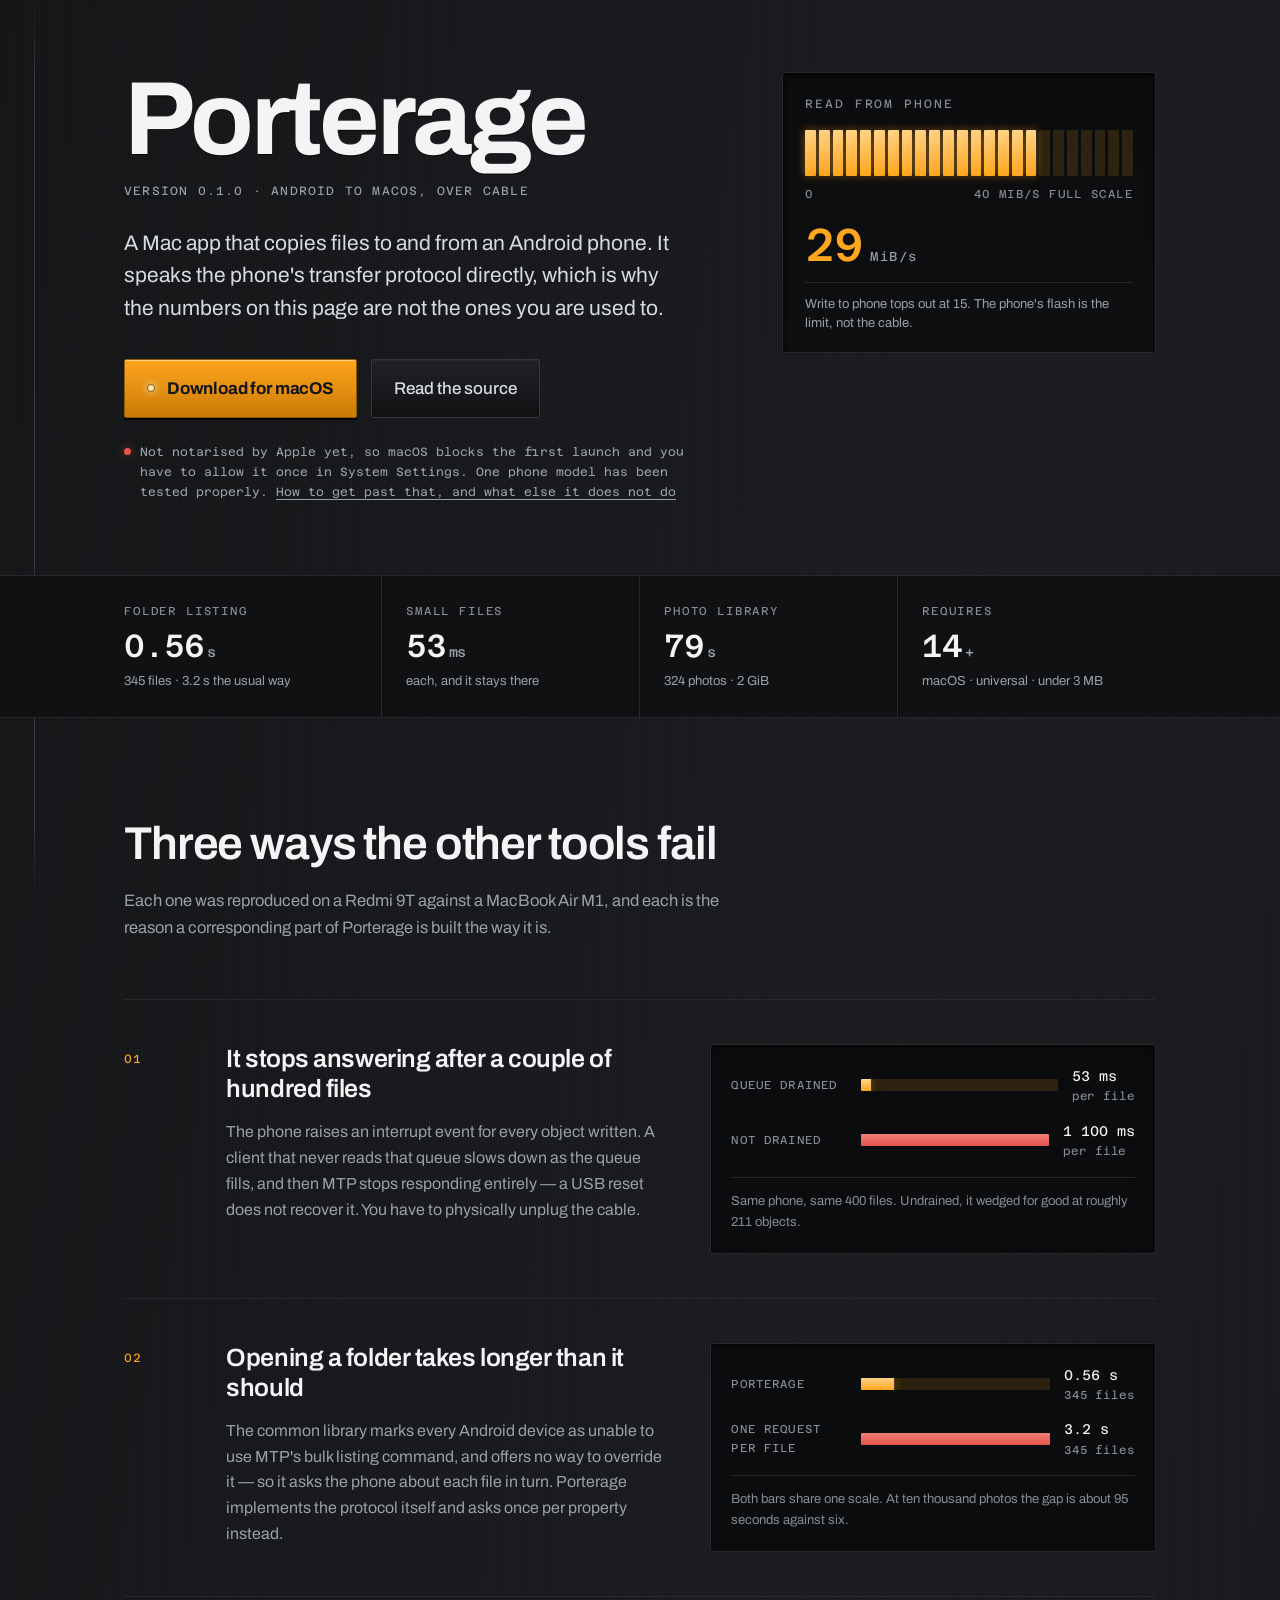
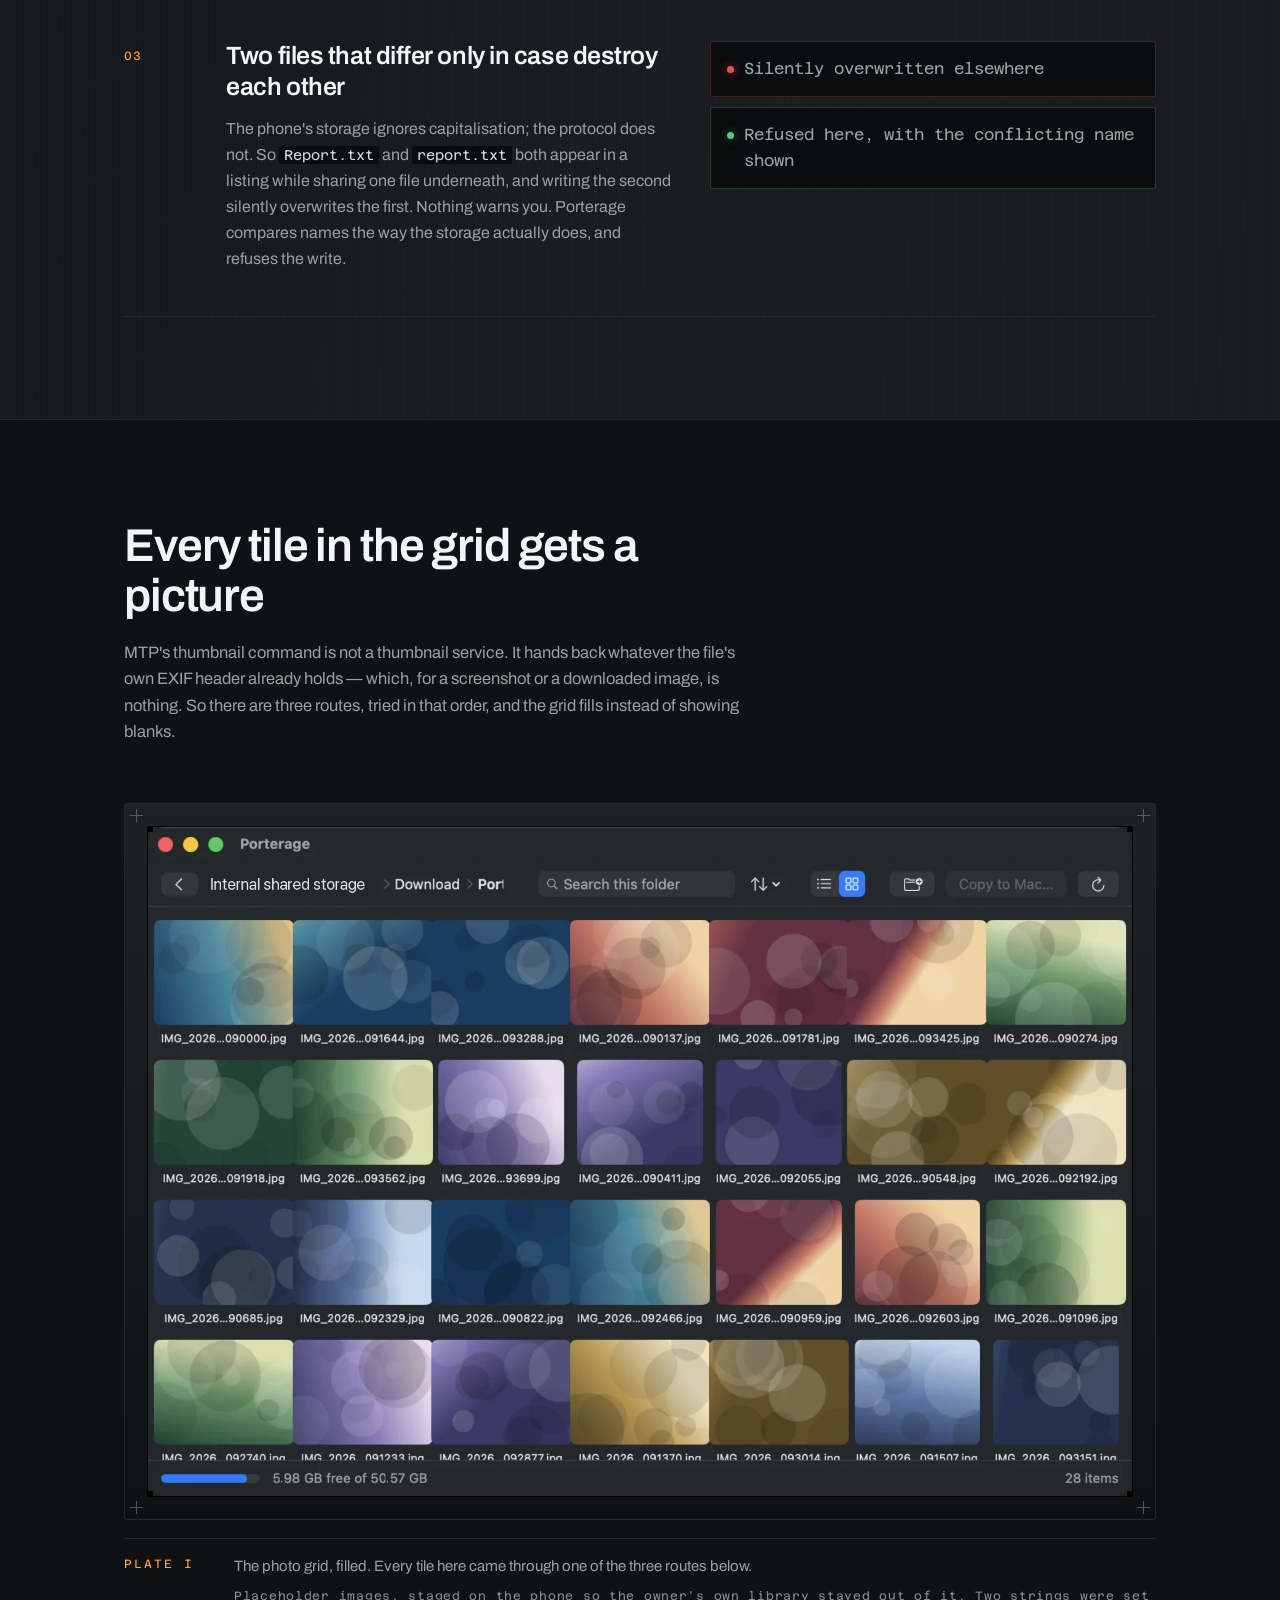
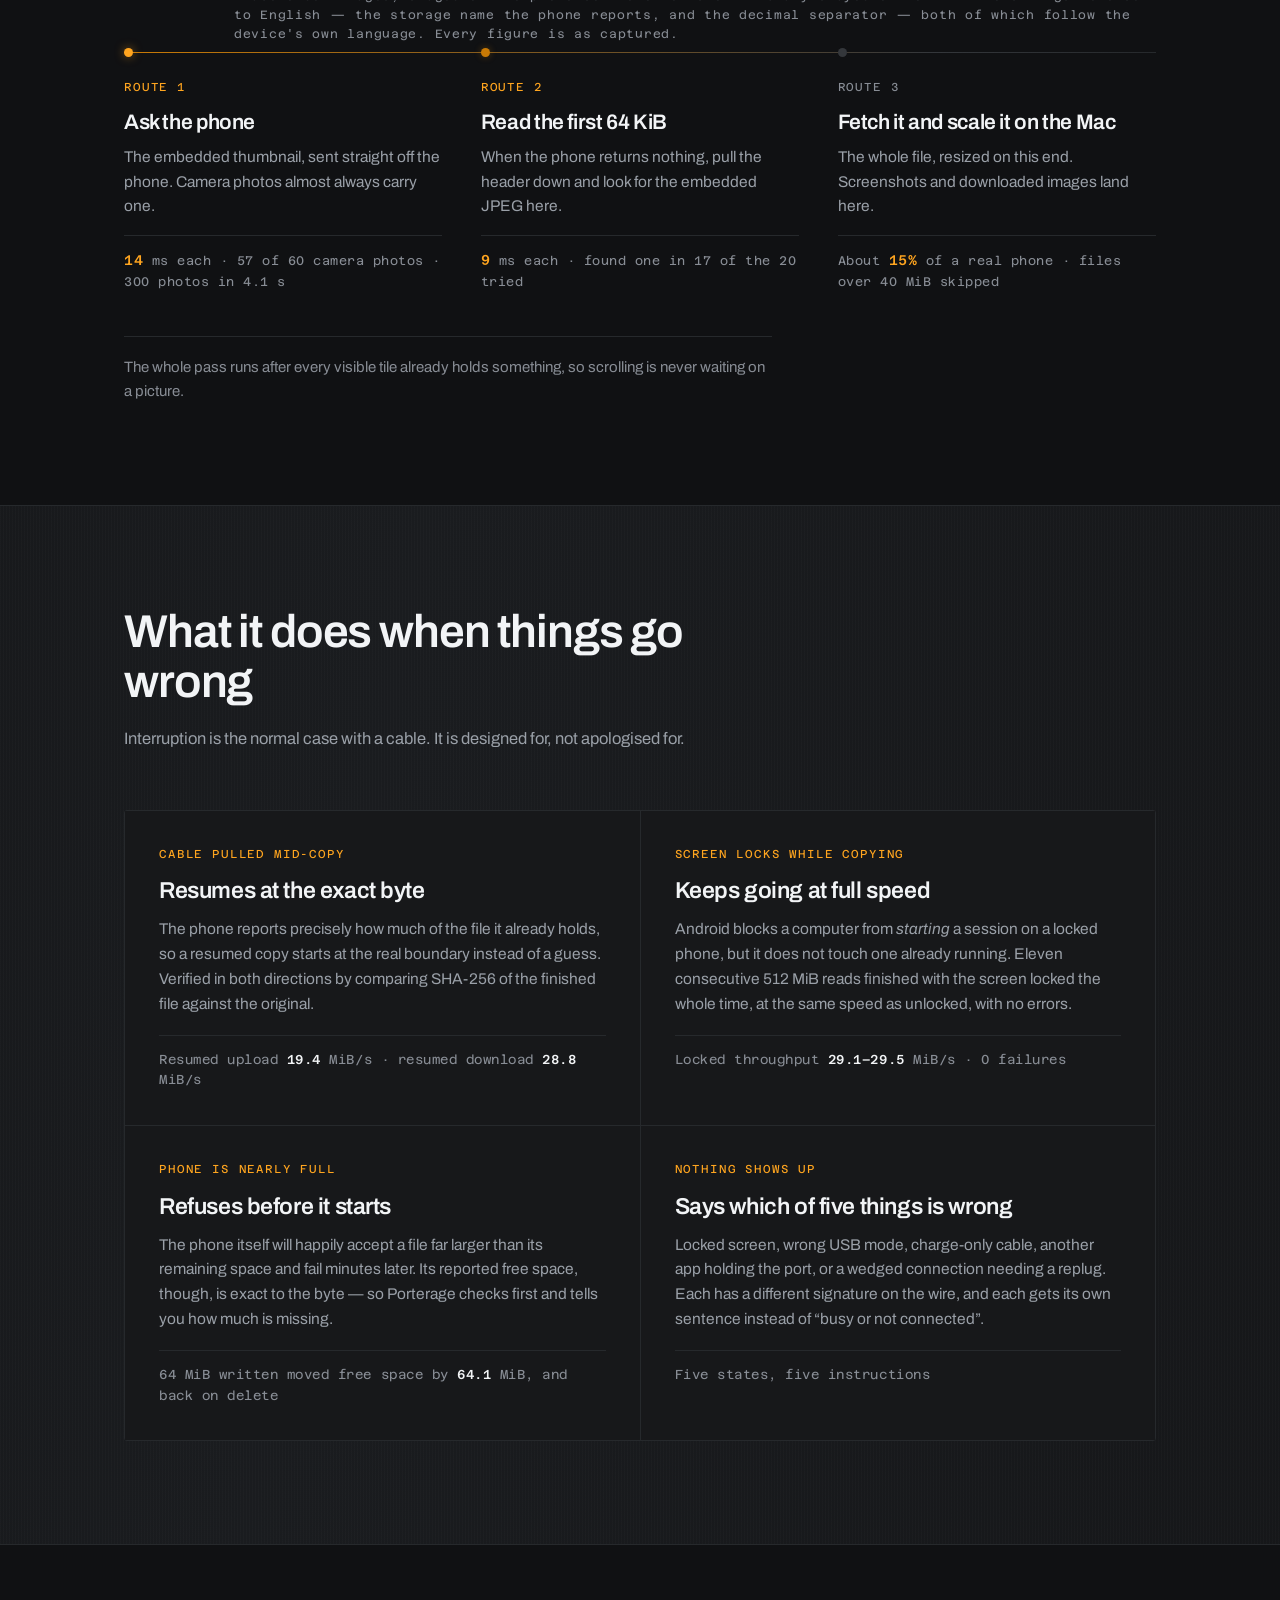
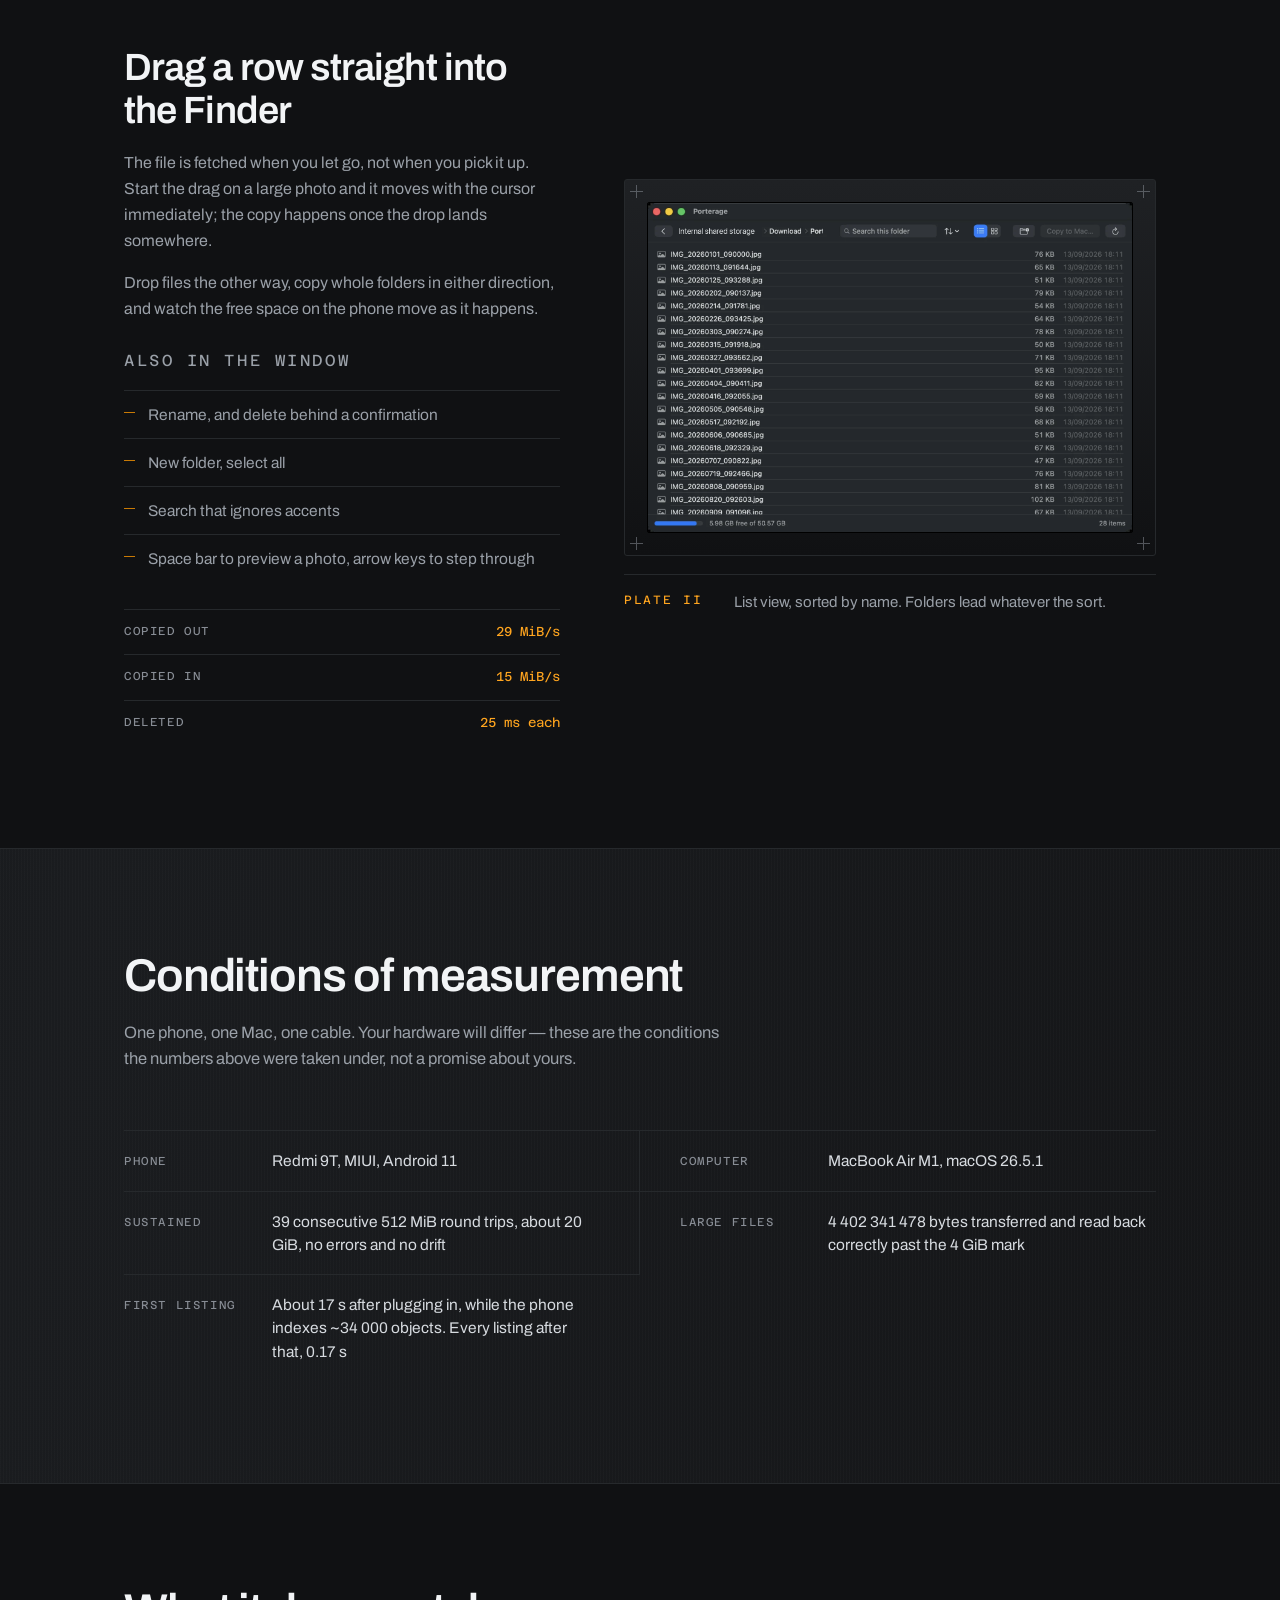
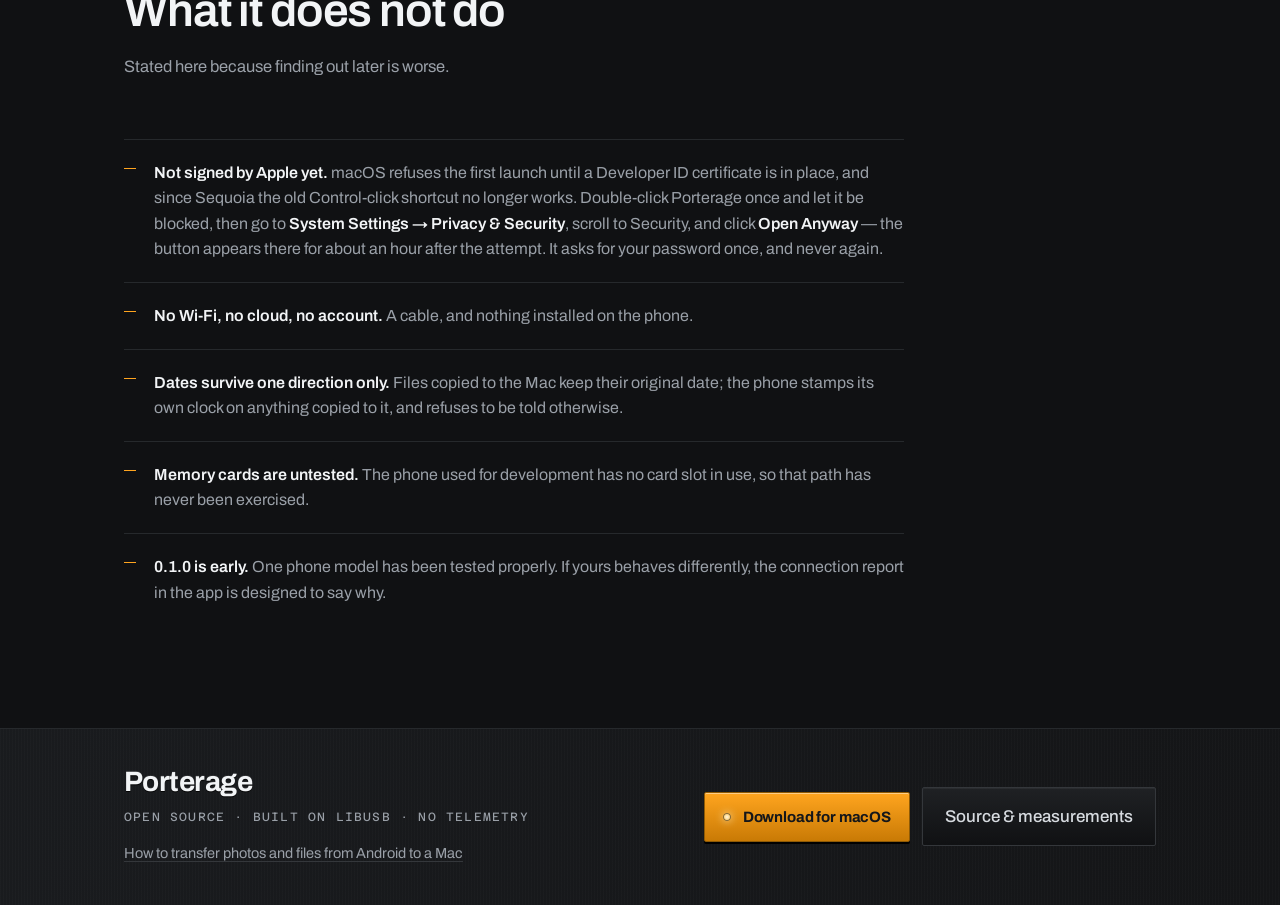
==== commit b120aed7: "Add the Android-to-Mac guide at /android-to-mac/ The first content page, chosen from keyword researc" ====
--- a/index.html
+++ b/index.html
@@ -373,6 +373,7 @@
     <div class="foot__left">
       <p class="brand brand--sm">Porterage</p>
       <p class="model">Open source · built on libusb · no telemetry</p>
+      <p class="foot__guide"><a href="/android-to-mac/">How to transfer photos and files from Android to a Mac</a></p>
     </div>
     <div class="foot__right">
       <a class="plate-btn plate-btn--sm" href="https://github.com/aiusmarcusx/porterage/releases/latest">
--- a/assets/style.css
+++ b/assets/style.css
@@ -788,3 +788,347 @@
   .nf p { margin: 20px 0 0; color: var(--label); font-size: 17px; line-height: 1.6; max-width: 54ch; }
   .nf .ladder { margin: 40px 0 0; max-width: 420px; }
   .nf__actions { display: flex; flex-wrap: wrap; gap: 12px; margin-top: 36px; }
+
+
+/* Guide pages --------------------------------------------------------------
+   A guide is read, not scanned: prose runs at 68ch in the brighter text tone, and every
+   measurement still arrives inside a recessed housing so reading and reading-off stay distinct.
+   Stage numbers are sequence, not decoration — the order is the order hands meet the hardware. */
+
+.sr-only {
+  position: absolute; width: 1px; height: 1px; padding: 0; margin: -1px;
+  overflow: hidden; clip: rect(0 0 0 0); white-space: nowrap; border: 0;
+}
+
+.bar i[data-w="1"] { --w: 1%; }
+.bar i[data-w="38.8"] { --w: 38.8%; }
+.bar i[data-w="73.5"] { --w: 73.5%; }
+
+.topbar { position: relative; z-index: 2; background: var(--panel-low); border-bottom: var(--rule); }
+.topbar__in { display: flex; align-items: center; justify-content: space-between; gap: 20px; padding-block: 12px; }
+.topbar__brand {
+  font-size: 22px; font-weight: 700; letter-spacing: -0.02em;
+  color: var(--text-bright); text-decoration: none;
+  text-shadow: 0 1px 0 rgba(0, 0, 0, 0.8), 0 -1px 0 rgba(255, 255, 255, 0.07);
+}
+.topbar__brand:hover { color: var(--signal); }
+
+.panel--guidehead { padding-block: clamp(40px, 6vw, 76px); }
+.guidehead {
+  display: grid;
+  grid-template-columns: minmax(0, 1.15fr) minmax(300px, 0.85fr);
+  gap: clamp(32px, 5vw, 72px);
+  align-items: center;
+}
+.guide-title {
+  font-size: clamp(34px, 5vw, 58px);
+  font-weight: 700;
+  letter-spacing: -0.03em;
+  line-height: 1.04;
+  margin: 0;
+  color: var(--text-bright);
+  text-wrap: balance;
+  text-shadow: 0 1px 0 rgba(0, 0, 0, 0.8), 0 -1px 0 rgba(255, 255, 255, 0.07);
+}
+.guide-lede { max-width: 58ch; margin: 24px 0 0; font-size: clamp(17.5px, 1.8vw, 20px); line-height: 1.6; color: var(--text); }
+.guide-meta { margin: 22px 0 0; font-family: var(--mono); font-size: 12px; letter-spacing: 0.06em; line-height: 1.7; color: var(--label-dim); }
+
+/* The signal path: five tap points on one line. The lamps come up in order on load — the
+   connection being made — and then hold, the same ignite-and-hold the gauge ladder uses. */
+.path {
+  background: linear-gradient(180deg, var(--recess), #0e0f11);
+  border: 1px solid var(--edge-soft);
+  border-radius: 3px;
+  padding: 12px 10px 12px 22px;
+  box-shadow: inset 0 2px 6px rgba(0, 0, 0, 0.75);
+}
+.path ol { list-style: none; margin: 0; padding: 0; position: relative; }
+.path ol::before {
+  content: "";
+  position: absolute;
+  left: 4px; top: 26px; bottom: 26px; width: 1px;
+  background: linear-gradient(180deg, var(--signal-deep), var(--edge) 85%);
+}
+.path a {
+  position: relative;
+  display: block;
+  padding: 12px 14px 12px 30px;
+  border-radius: 2px;
+  text-decoration: none;
+  transition: background-color 0.15s ease-out;
+}
+.path a::before {
+  content: "";
+  position: absolute;
+  left: 0; top: 21px;
+  width: 9px; height: 9px;
+  border-radius: 50%;
+  background: var(--signal-ghost);
+  transition: background-color 0.3s cubic-bezier(0.16, 1, 0.3, 1), box-shadow 0.3s cubic-bezier(0.16, 1, 0.3, 1);
+}
+.path li.is-lit a::before { background: var(--signal); box-shadow: 0 0 10px rgba(255, 165, 31, 0.5); }
+.path a:hover { background: var(--panel-high); }
+.path a:hover .path__name { color: var(--signal); }
+.path__no { font-family: var(--mono); font-size: 12px; color: var(--signal); margin-right: 12px; font-variant-numeric: tabular-nums; }
+.path__name { font-size: 18px; font-weight: 600; letter-spacing: -0.01em; color: var(--text-bright); transition: color 0.15s ease-out; }
+.path__note { display: block; margin-top: 3px; font-size: 14.5px; line-height: 1.45; color: var(--label); }
+
+.guide__body { min-width: 0; }
+
+/* Wide screens get a sticky rail whose lamp follows the stage being read. Narrow screens
+   already have the signal path above as their table of contents. */
+.stagerail { display: none; }
+.stagerail ol { list-style: none; margin: 0; padding: 0; }
+.stagerail a {
+  display: flex;
+  align-items: center;
+  gap: 10px;
+  padding: 8px 0;
+  font-family: var(--mono);
+  font-size: 12px;
+  letter-spacing: 0.1em;
+  text-transform: uppercase;
+  color: var(--label-dim);
+  text-decoration: none;
+}
+.stagerail__no { min-width: 1ch; color: var(--label-dim); }
+.stagerail__lamp {
+  flex: none;
+  width: 7px; height: 7px;
+  border-radius: 50%;
+  background: var(--edge);
+  transition: background-color 0.2s ease-out, box-shadow 0.2s ease-out;
+}
+.stagerail a:hover { color: var(--text-bright); }
+.stagerail a[aria-current="step"] { color: var(--text-bright); }
+.stagerail a[aria-current="step"] .stagerail__no { color: var(--signal); }
+.stagerail a[aria-current="step"] .stagerail__lamp { background: var(--signal); box-shadow: 0 0 9px rgba(255, 165, 31, 0.55); }
+.stagerail .stagerail__fix { margin-top: 12px; padding-top: 12px; border-top: var(--rule); }
+.stagerail .stagerail__fix a[aria-current="step"] .stagerail__lamp { background: var(--alarm); box-shadow: 0 0 9px rgba(228, 84, 74, 0.55); }
+
+@media (min-width: 1100px) {
+  .guide { display: grid; grid-template-columns: 170px minmax(0, 1fr); gap: 56px; }
+  .stagerail { display: block; }
+  .stagerail ol { position: sticky; top: 28px; }
+}
+
+.stage { padding-block: clamp(38px, 5vw, 62px); border-top: var(--rule); scroll-margin-top: 20px; }
+.stage:first-child { border-top: 0; padding-top: 0; }
+.stage .stage__h {
+  display: flex;
+  align-items: baseline;
+  gap: 16px;
+  font-size: clamp(25px, 3vw, 34px);
+  font-weight: 600;
+  letter-spacing: -0.022em;
+  line-height: 1.15;
+  margin: 0 0 20px;
+  color: var(--text-bright);
+  text-wrap: balance;
+}
+.stage .stage__no {
+  flex: none;
+  font-family: var(--mono);
+  font-size: 0.5em;
+  font-weight: 500;
+  letter-spacing: 0;
+  color: var(--signal);
+  transform: translateY(-0.2em);
+}
+.stage > p { max-width: 68ch; margin: 0 0 18px; font-size: 17px; line-height: 1.68; color: var(--text); }
+.stage > p a { color: var(--text-bright); text-underline-offset: 3px; text-decoration-color: var(--signal-deep); }
+.stage > p a:hover { color: var(--signal); }
+.stage .guide-h3 {
+  font-size: clamp(19px, 2.1vw, 22px);
+  font-weight: 600;
+  letter-spacing: -0.015em;
+  line-height: 1.25;
+  margin: 38px 0 12px;
+  color: var(--text-bright);
+  text-wrap: balance;
+}
+.stage .readout { max-width: 640px; margin: 18px 0 8px; }
+/* A fixed value column, so the two bars in a readout get the same track length. With an auto
+   column a longer caption shortened its own bar, and "both bars share one scale" stopped being true. */
+@media (min-width: 561px) {
+  .stage .readout__row { grid-template-columns: 116px minmax(0, 1fr) 132px; }
+}
+.stage .plate { margin: 32px 0 6px; }
+
+.measured {
+  max-width: 68ch;
+  margin: 22px 0;
+  padding: 16px 20px;
+  background: var(--recess);
+  border: 1px solid var(--edge-soft);
+  border-radius: 3px;
+  box-shadow: inset 0 2px 6px rgba(0, 0, 0, 0.6);
+}
+.measured .measured__k {
+  display: flex;
+  align-items: center;
+  gap: 9px;
+  margin: 0 0 8px;
+  font-family: var(--mono);
+  font-size: 11.5px;
+  letter-spacing: 0.16em;
+  text-transform: uppercase;
+  color: var(--signal);
+}
+.measured .measured__k::before {
+  content: "";
+  width: 7px; height: 7px;
+  border-radius: 50%;
+  background: var(--signal);
+  box-shadow: 0 0 8px rgba(255, 165, 31, 0.5);
+}
+.measured p { margin: 0; font-size: 15.5px; line-height: 1.6; color: var(--label); }
+
+.tablewrap {
+  overflow-x: auto;
+  max-width: 760px;
+  margin: 22px 0 26px;
+  background: var(--panel-low);
+  border: 1px solid var(--edge-soft);
+  border-radius: 3px;
+}
+.gtable { width: 100%; min-width: 520px; border-collapse: collapse; font-size: 15px; line-height: 1.45; }
+.gtable th, .gtable td { padding: 13px 16px; text-align: left; vertical-align: top; border-top: var(--rule); }
+.gtable thead th {
+  border-top: 0;
+  background: var(--recess);
+  font-family: var(--mono);
+  font-size: 11.5px;
+  font-weight: 500;
+  letter-spacing: 0.12em;
+  text-transform: uppercase;
+  color: var(--label-dim);
+}
+.gtable tbody th { font-weight: 600; color: var(--text-bright); }
+.gtable td { color: var(--label); }
+.gtable .yes { font-family: var(--mono); font-size: 13px; letter-spacing: 0.06em; color: var(--ok); }
+.gtable .no { font-family: var(--mono); font-size: 13px; letter-spacing: 0.06em; color: var(--label-dim); }
+
+.steps { list-style: none; counter-reset: step; max-width: 68ch; margin: 16px 0 22px; padding: 0; }
+.steps li {
+  counter-increment: step;
+  position: relative;
+  padding: 12px 0 12px 44px;
+  border-top: var(--rule);
+  font-size: 16.5px;
+  line-height: 1.6;
+  color: var(--text);
+}
+.steps li:last-child { border-bottom: var(--rule); }
+.steps li::before {
+  content: counter(step);
+  position: absolute;
+  left: 0; top: 12px;
+  width: 26px; height: 26px;
+  display: grid;
+  place-items: center;
+  font-family: var(--mono);
+  font-size: 12px;
+  color: var(--signal);
+  background: var(--recess);
+  border: 1px solid var(--edge);
+  border-radius: 2px;
+}
+
+.apps, .facts { list-style: none; max-width: 68ch; margin: 14px 0 22px; padding: 0; }
+.apps li, .facts li {
+  position: relative;
+  padding: 12px 0 12px 26px;
+  border-top: var(--rule);
+  font-size: 16px;
+  line-height: 1.6;
+  color: var(--label);
+}
+.apps li::before, .facts li::before {
+  content: "";
+  position: absolute;
+  left: 0; top: 24px;
+  width: 12px; height: 1px;
+  background: var(--signal);
+}
+.apps strong, .facts strong { font-weight: 600; color: var(--text-bright); }
+.facts code {
+  font-family: var(--mono);
+  font-size: 0.88em;
+  color: var(--text);
+  background: var(--recess);
+  padding: 1px 5px;
+  border-radius: 2px;
+}
+
+.panel--fix { background: var(--panel-low); scroll-margin-top: 0; }
+.panel--fix .tablewrap { max-width: none; background: var(--panel); }
+.gtable--fix { min-width: 640px; }
+.gtable--fix td:first-child { color: var(--text-bright); }
+.gtable--fix td:first-child .dot { margin-right: 10px; }
+.gtable--fix td:last-child { white-space: nowrap; }
+.gtable--fix td:last-child a {
+  display: block;
+  padding: 2px 0;
+  font-family: var(--mono);
+  font-size: 12.5px;
+  color: var(--signal);
+  text-decoration: none;
+}
+.gtable--fix td:last-child a:hover { text-decoration: underline; text-underline-offset: 3px; }
+
+.guideclose { display: grid; grid-template-columns: minmax(0, 1fr) auto; gap: 32px; align-items: center; }
+.guideclose h2 {
+  font-size: clamp(26px, 3.4vw, 38px);
+  font-weight: 600;
+  letter-spacing: -0.024em;
+  line-height: 1.12;
+  margin: 0;
+  color: var(--text-bright);
+  text-wrap: balance;
+}
+.guideclose__text p { max-width: 60ch; margin: 14px 0 0; font-size: 16.5px; line-height: 1.6; color: var(--label); }
+.guideclose__actions { display: flex; flex-wrap: wrap; gap: 12px; }
+
+.foot__home { display: inline-block; text-decoration: none; }
+.foot__guide { margin: 14px 0 0; font-size: 14.5px; }
+.foot__guide a { color: var(--label); text-underline-offset: 3px; text-decoration-color: var(--edge); }
+.foot__guide a:hover { color: var(--signal); text-decoration-color: var(--signal-deep); }
+.foot__home:hover { color: var(--signal); }
+
+@media (max-width: 900px) {
+  .guidehead { grid-template-columns: 1fr; }
+  .guideclose { grid-template-columns: 1fr; }
+}
+
+/* On a phone a table that scrolls sideways hides its answer column. The comparison table is short
+   enough to wrap in place; the other two stack, each row becoming a block that names its own columns. */
+@media (max-width: 640px) {
+  .gtable--compare { min-width: 0; }
+  .gtable--stack { min-width: 0; }
+  .gtable--stack thead { display: none; }
+  .gtable--stack, .gtable--stack tbody, .gtable--stack tr, .gtable--stack th, .gtable--stack td { display: block; }
+  .gtable--stack tr { padding: 14px 16px; border-top: var(--rule); }
+  .gtable--stack tbody tr:first-child { border-top: 0; }
+  .gtable--stack th, .gtable--stack td { padding: 0; border-top: 0; }
+  .gtable--stack td[data-label] { margin-top: 8px; }
+  .gtable--stack td[data-label]::before {
+    content: attr(data-label);
+    display: block;
+    margin-bottom: 2px;
+    font-family: var(--mono);
+    font-size: 11px;
+    letter-spacing: 0.12em;
+    text-transform: uppercase;
+    color: var(--label-dim);
+  }
+  .gtable--fix td:last-child { white-space: normal; }
+  .gtable--fix td:last-child a { display: inline-block; margin-right: 14px; }
+}
+
+@media (max-width: 560px) {
+  .stage .stage__h { gap: 12px; }
+  .steps li { padding-left: 40px; font-size: 16px; }
+  .gtable { font-size: 14px; }
+  .guideclose__actions { flex-direction: column; align-items: stretch; }
+}
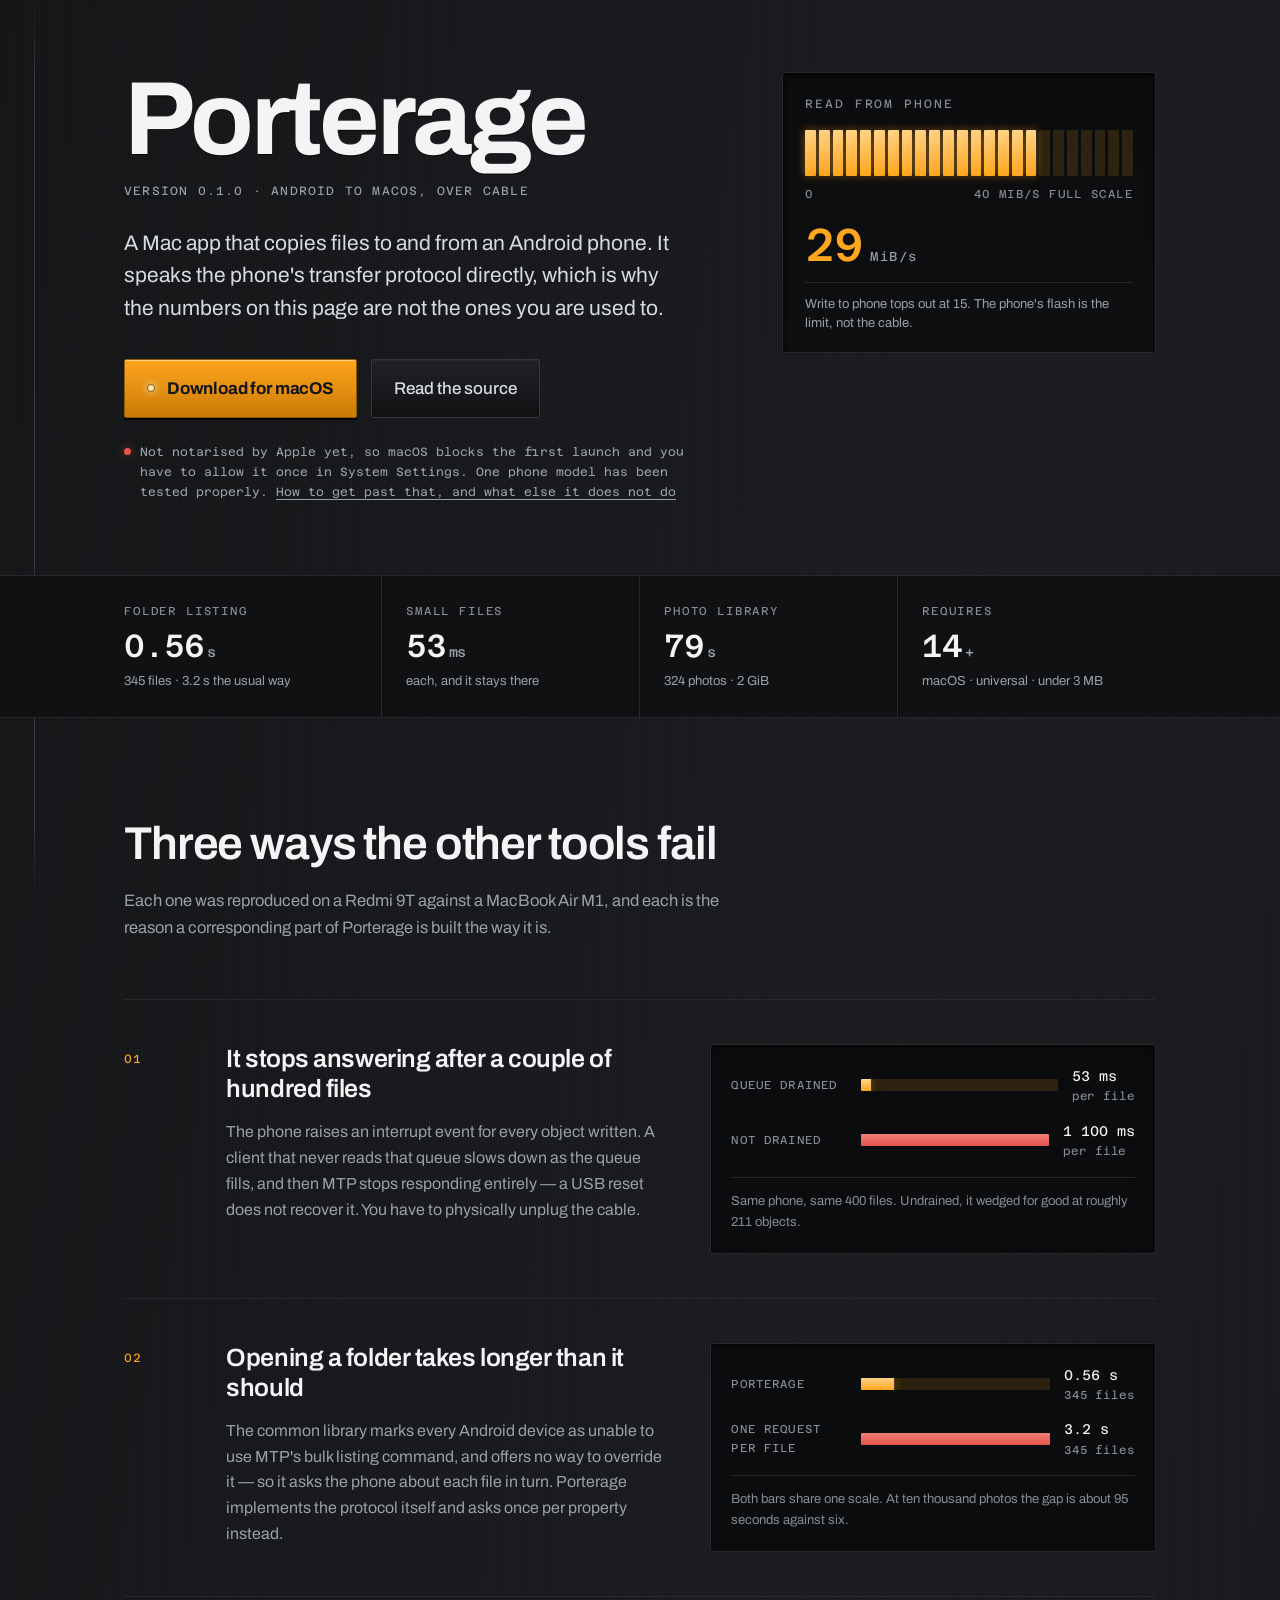
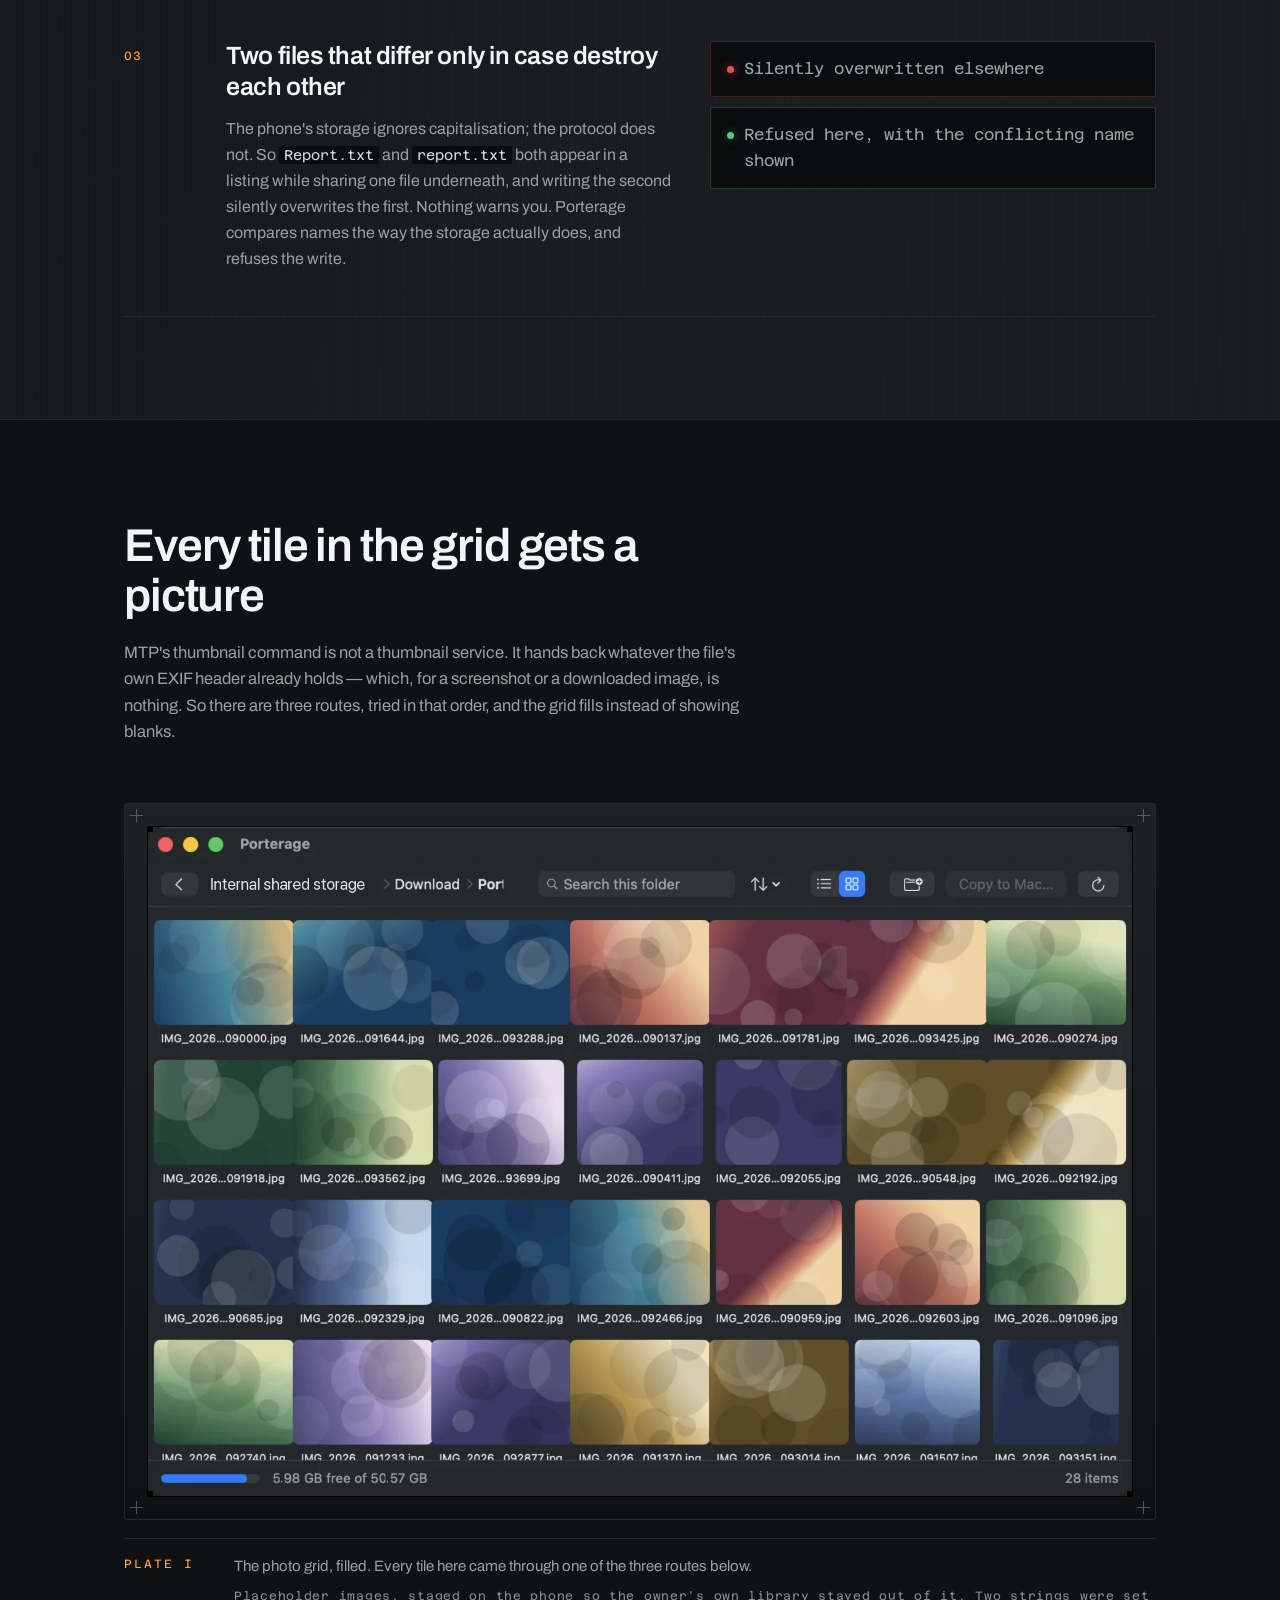
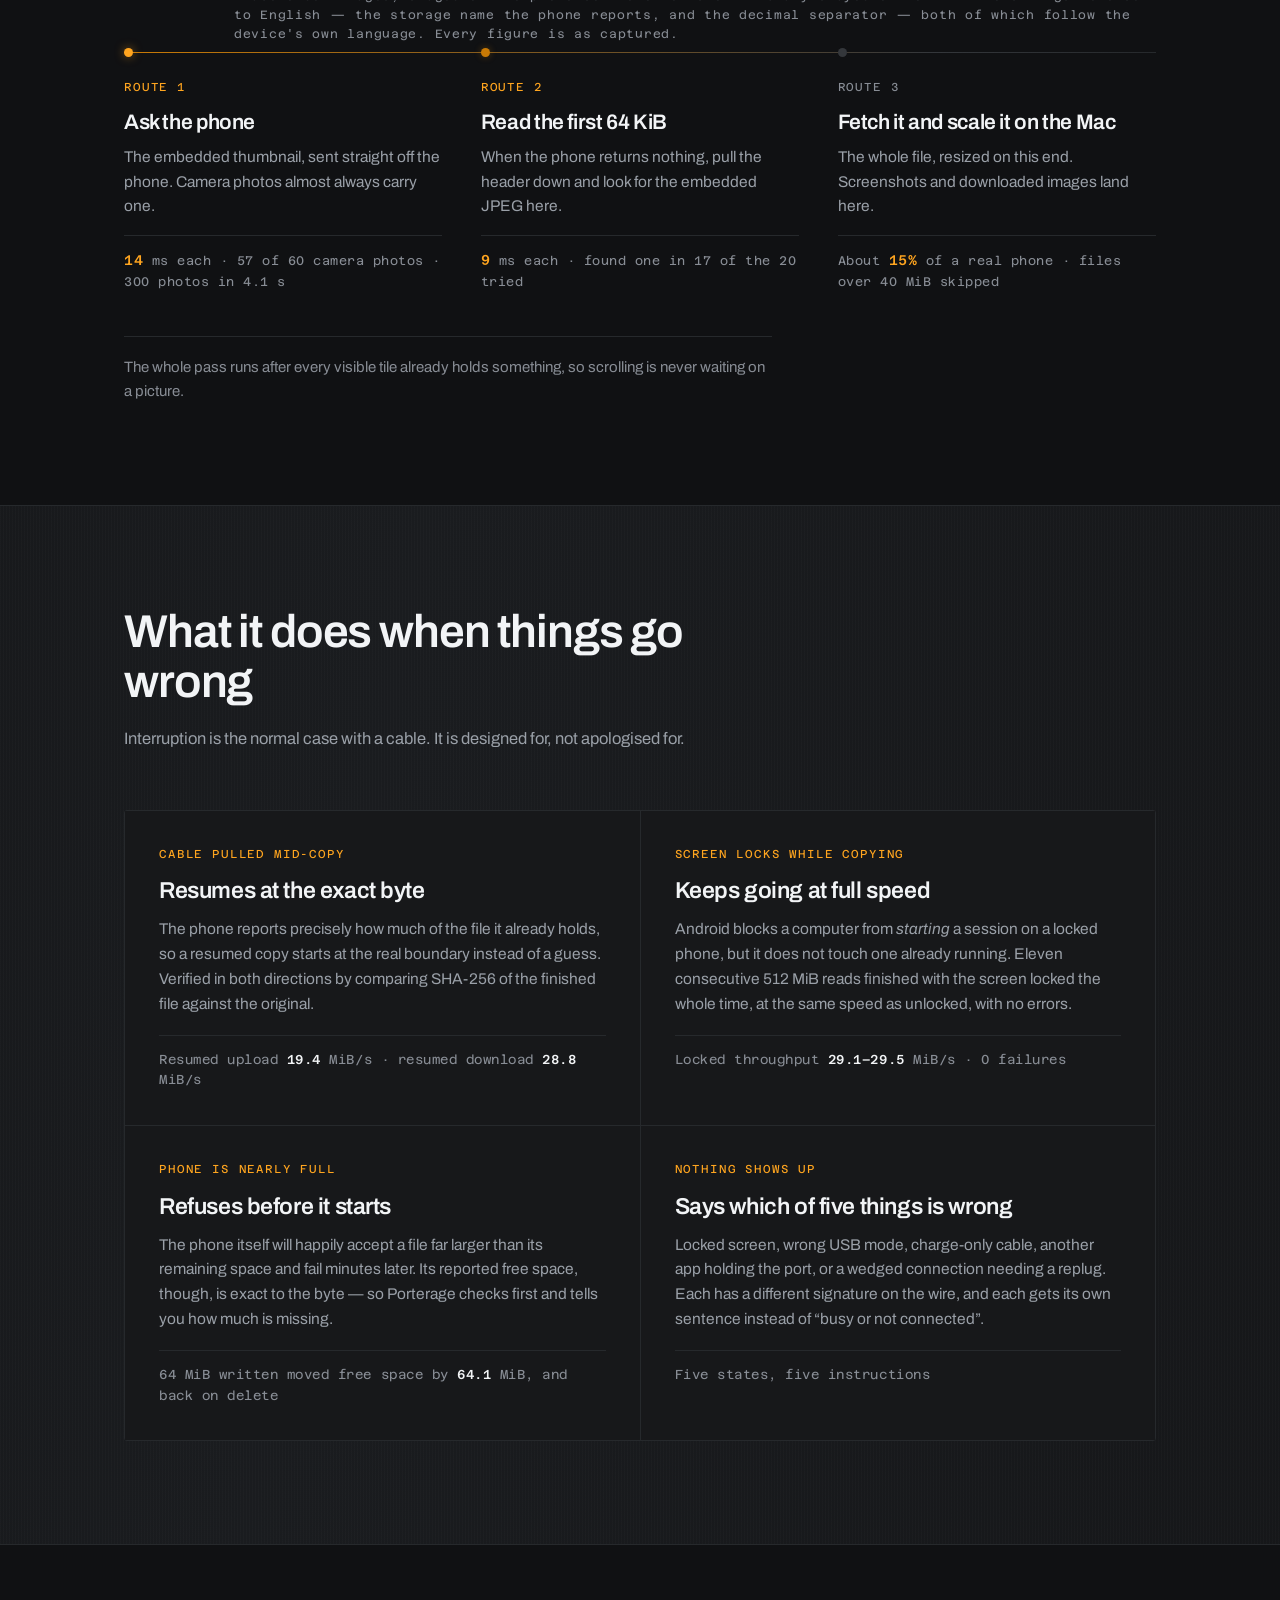
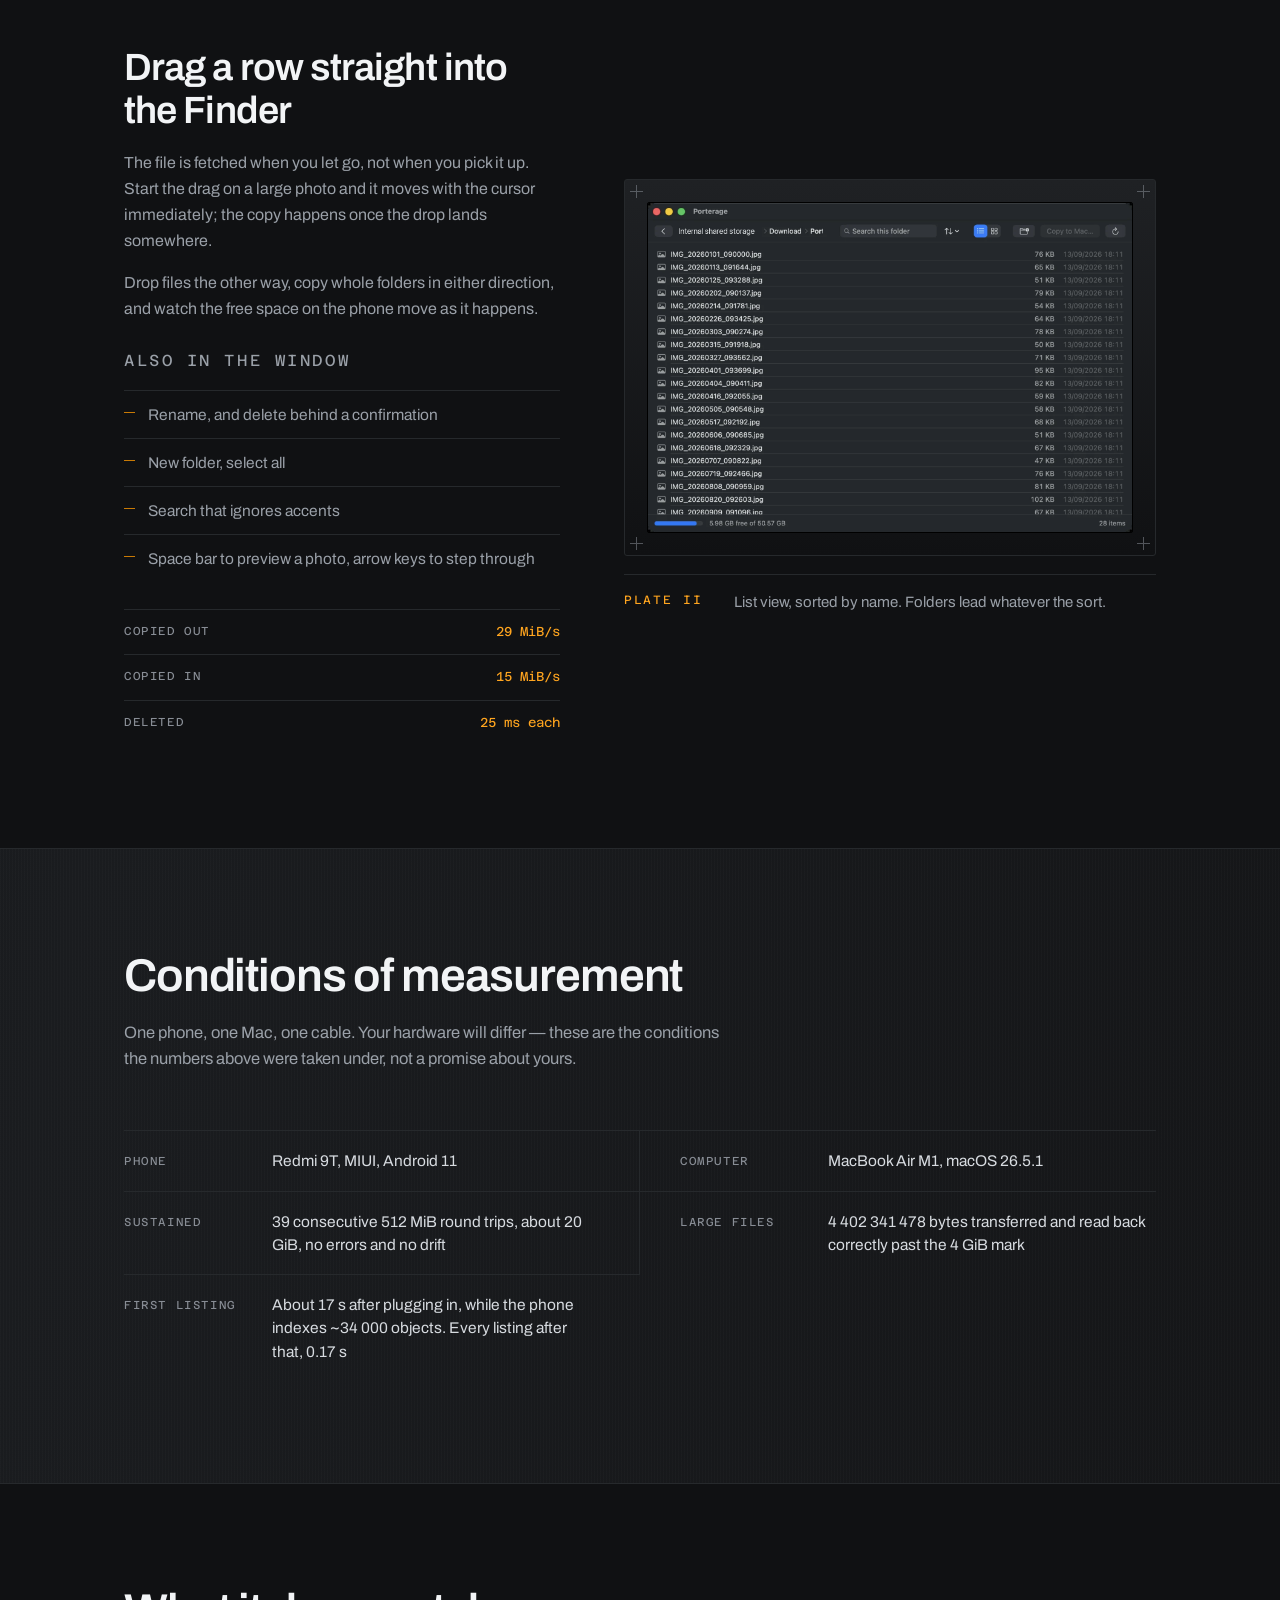
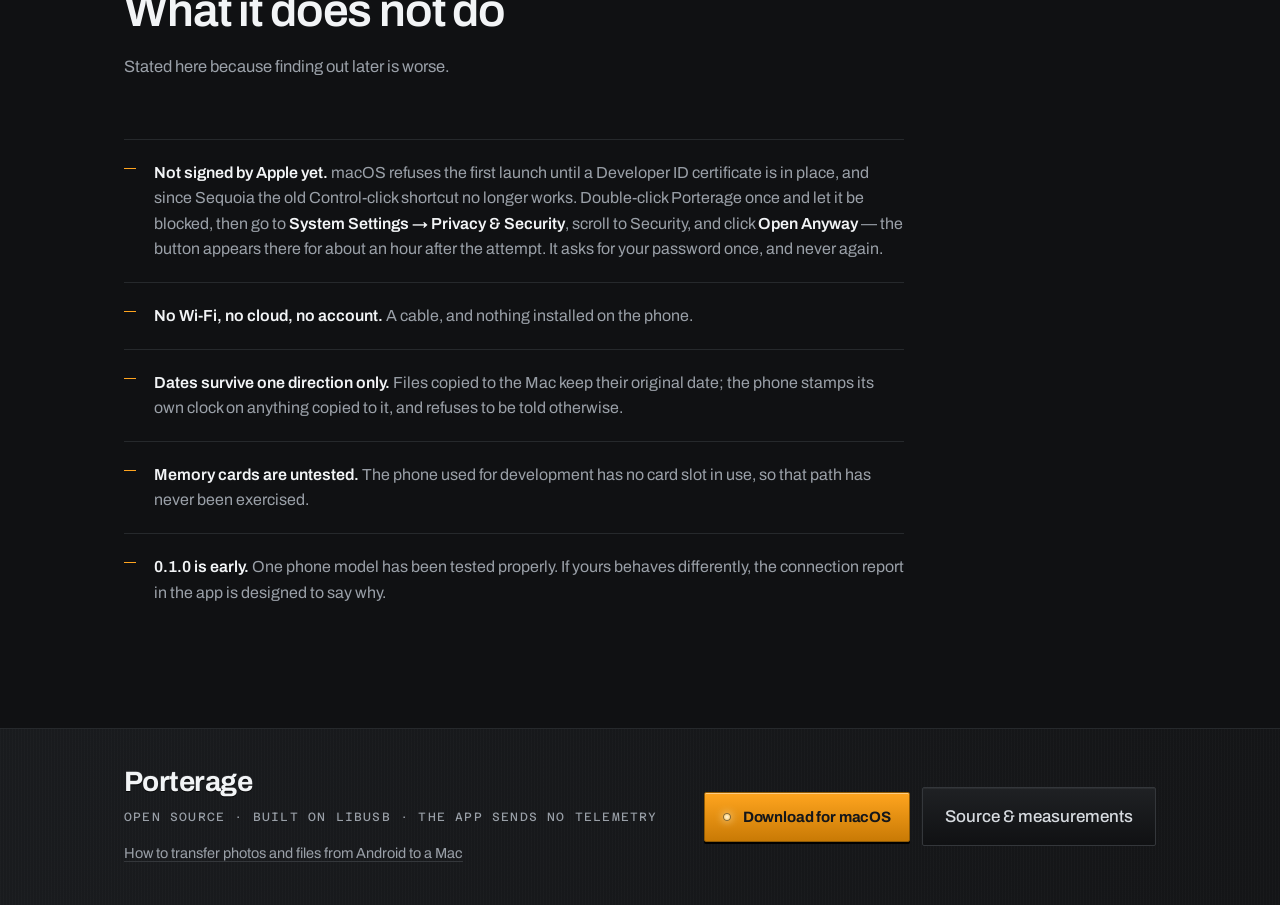
==== commit ec486010: "Let Cloudflare Web Analytics run, and scope the telemetry line to the app Cloudflare injects its bea" ====
--- a/index.html
+++ b/index.html
@@ -372,7 +372,7 @@
   <div class="wrap foot">
     <div class="foot__left">
       <p class="brand brand--sm">Porterage</p>
-      <p class="model">Open source · built on libusb · no telemetry</p>
+      <p class="model">Open source · built on libusb · the&nbsp;app sends no telemetry</p>
       <p class="foot__guide"><a href="/android-to-mac/">How to transfer photos and files from Android to a Mac</a></p>
     </div>
     <div class="foot__right">
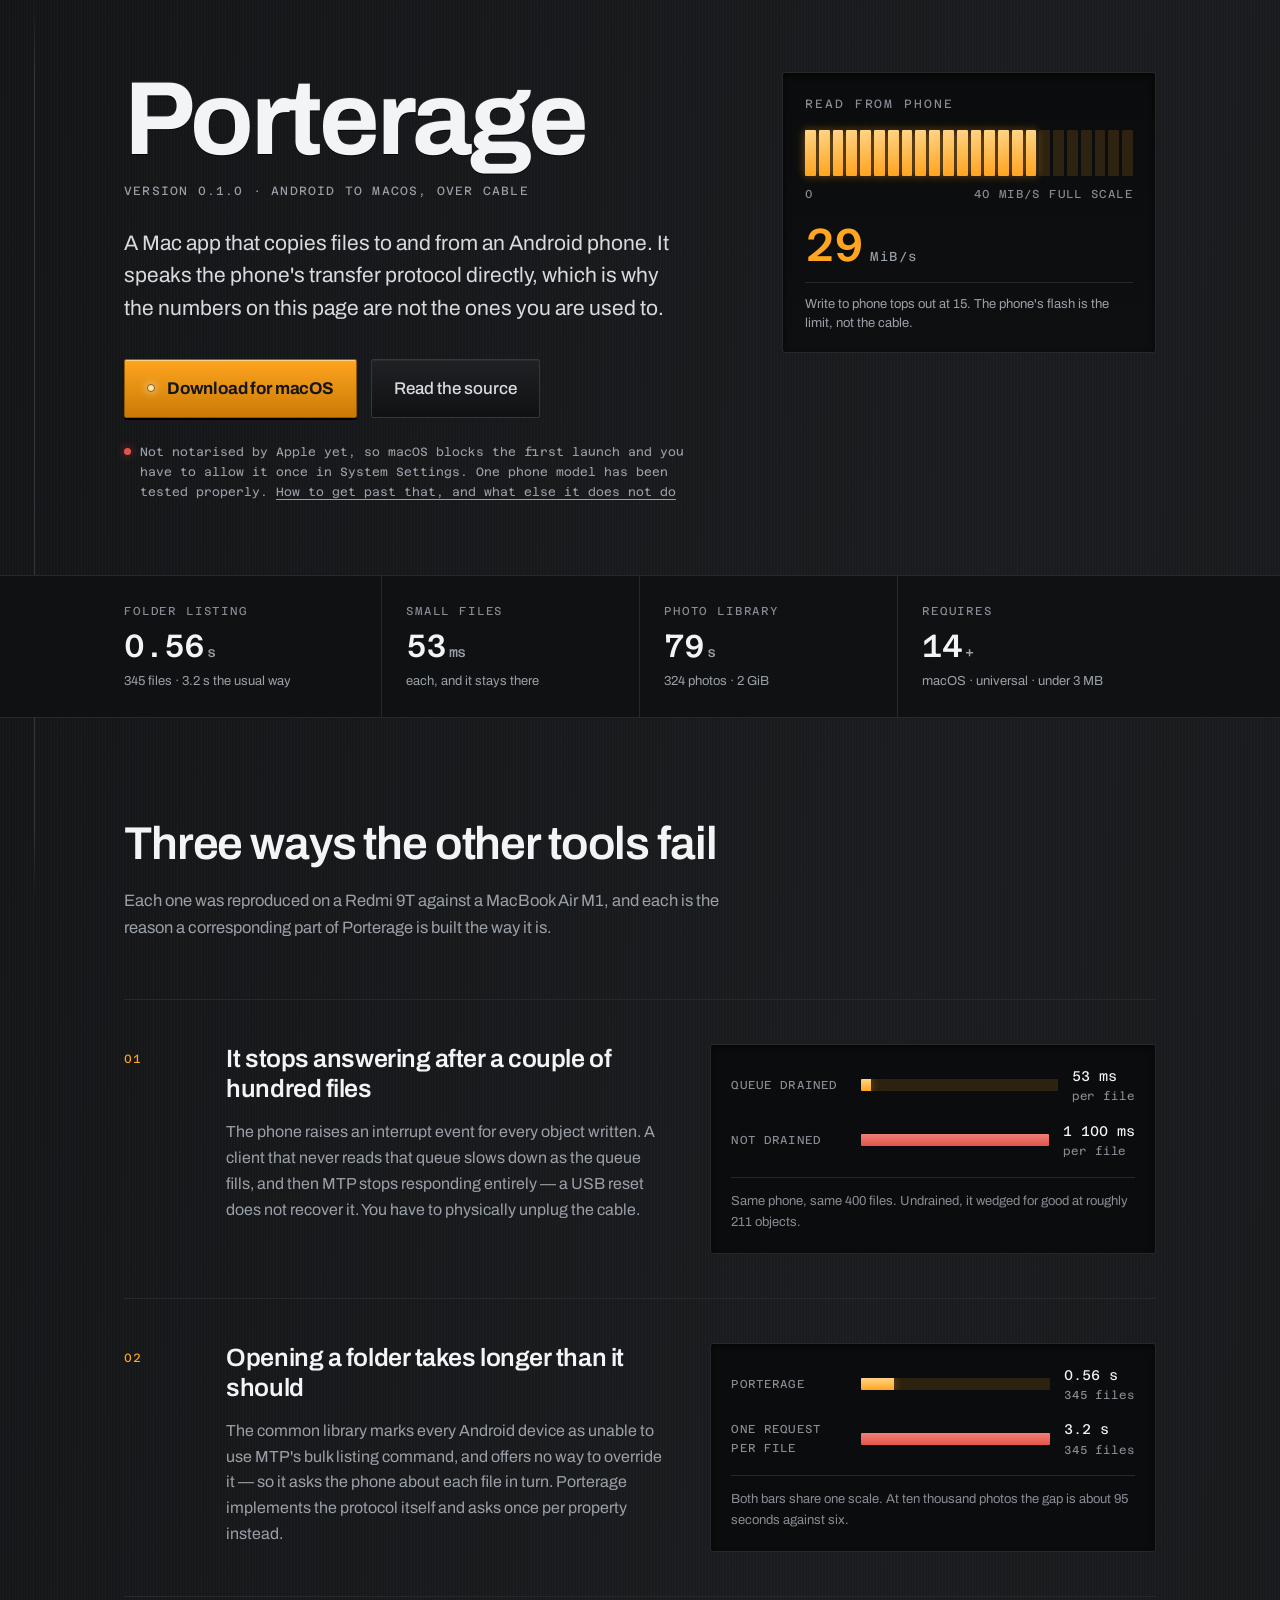
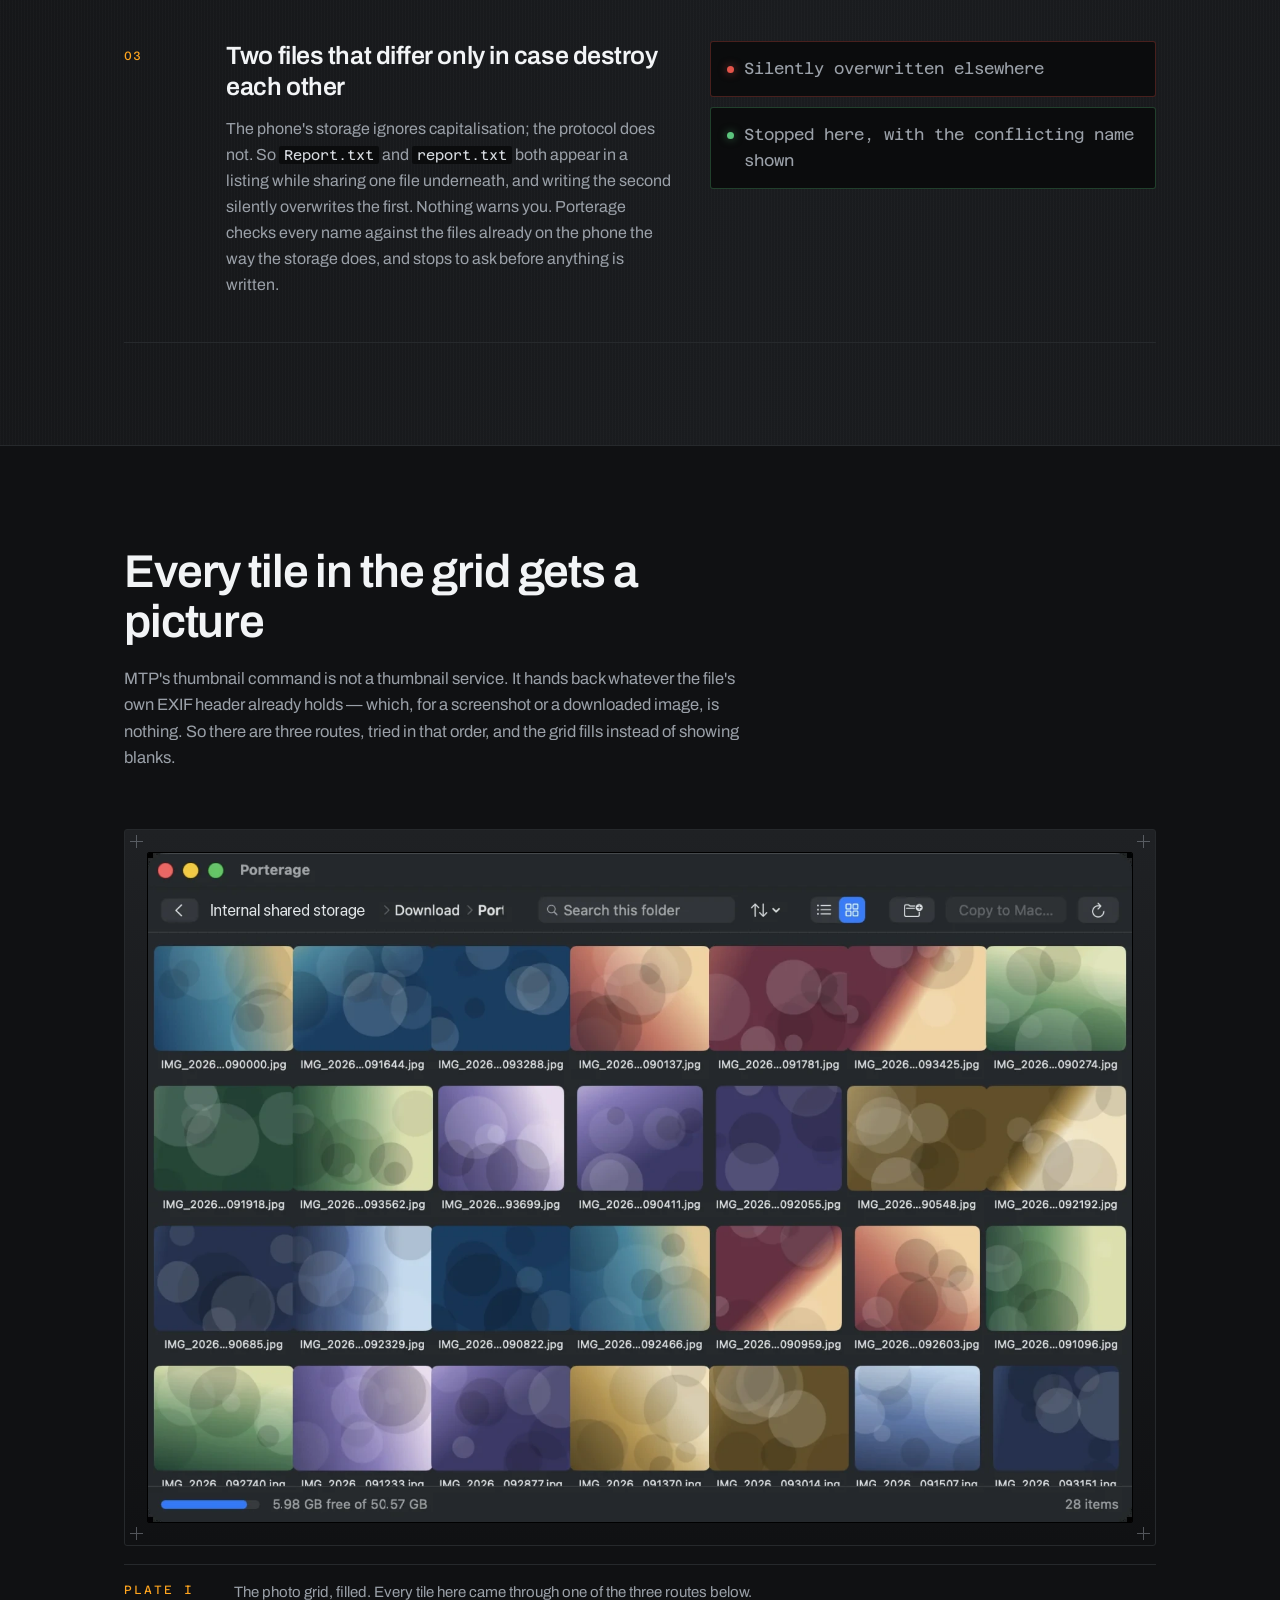
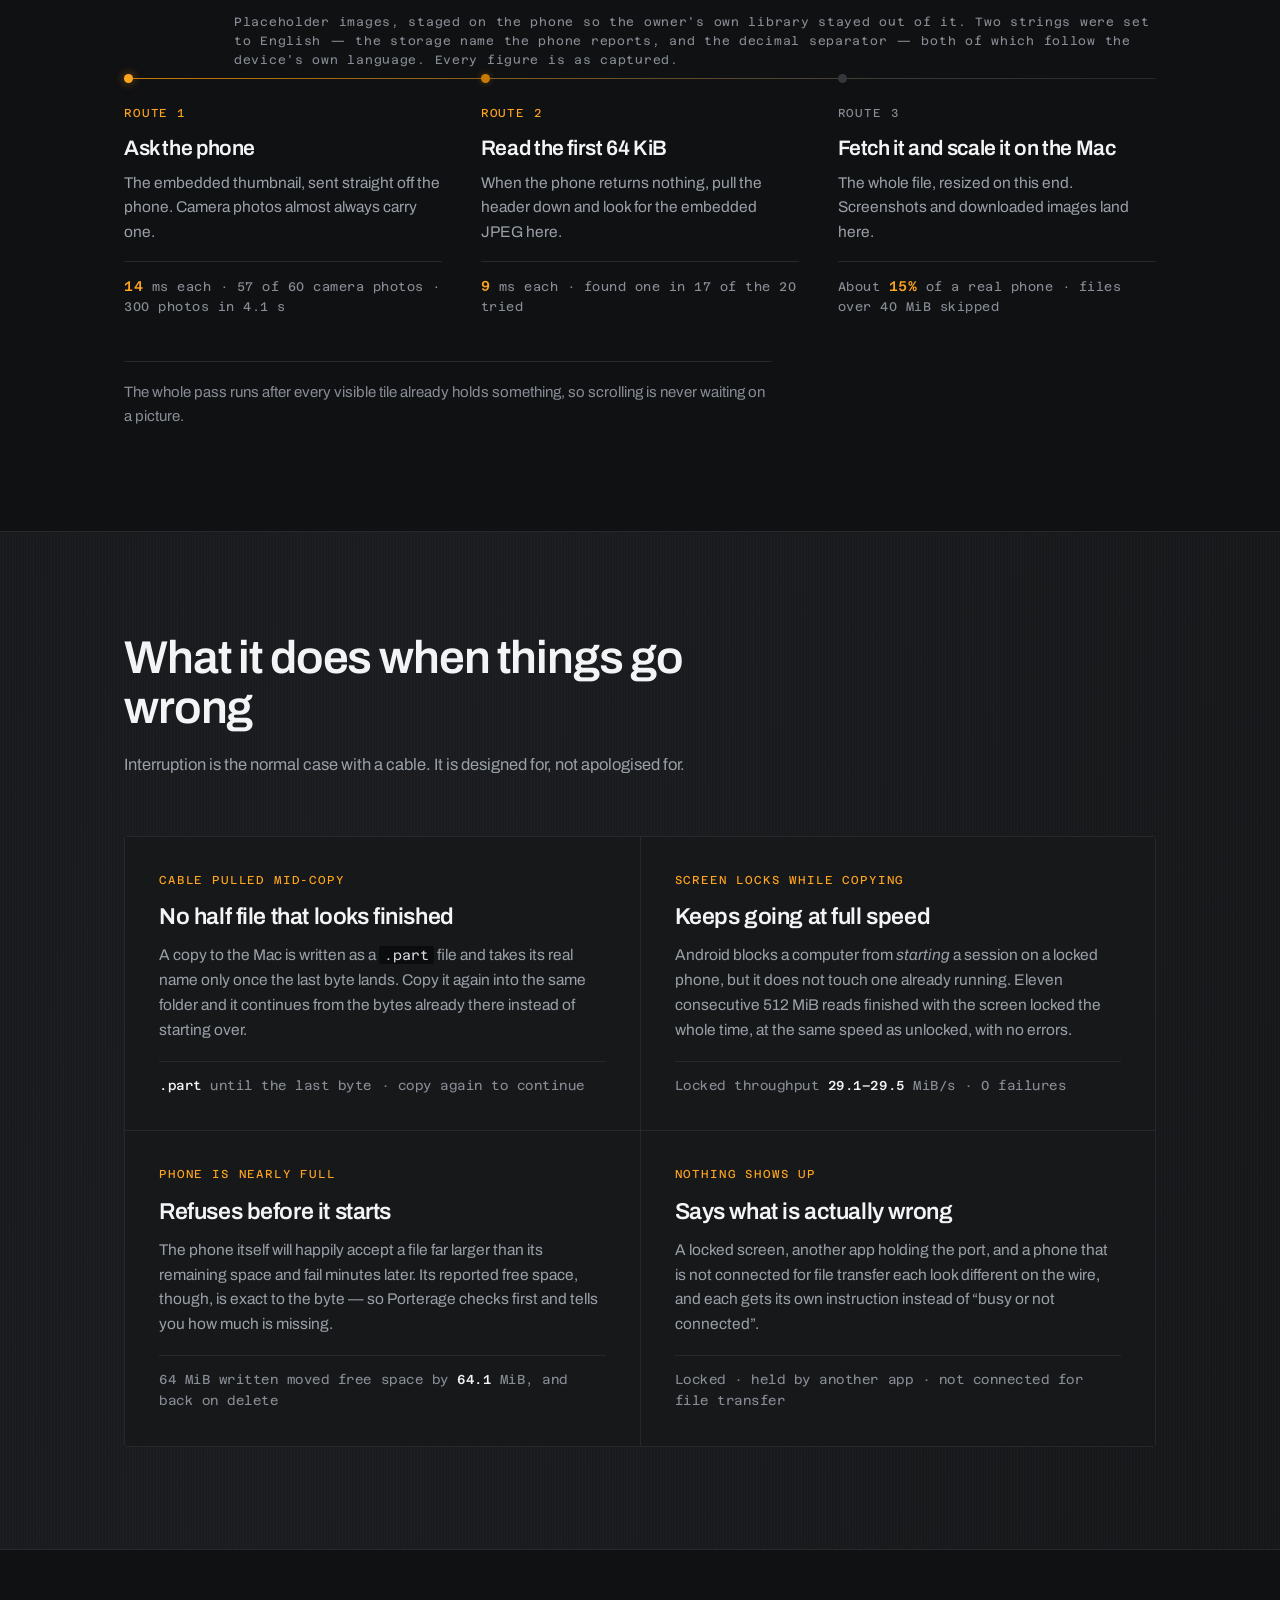
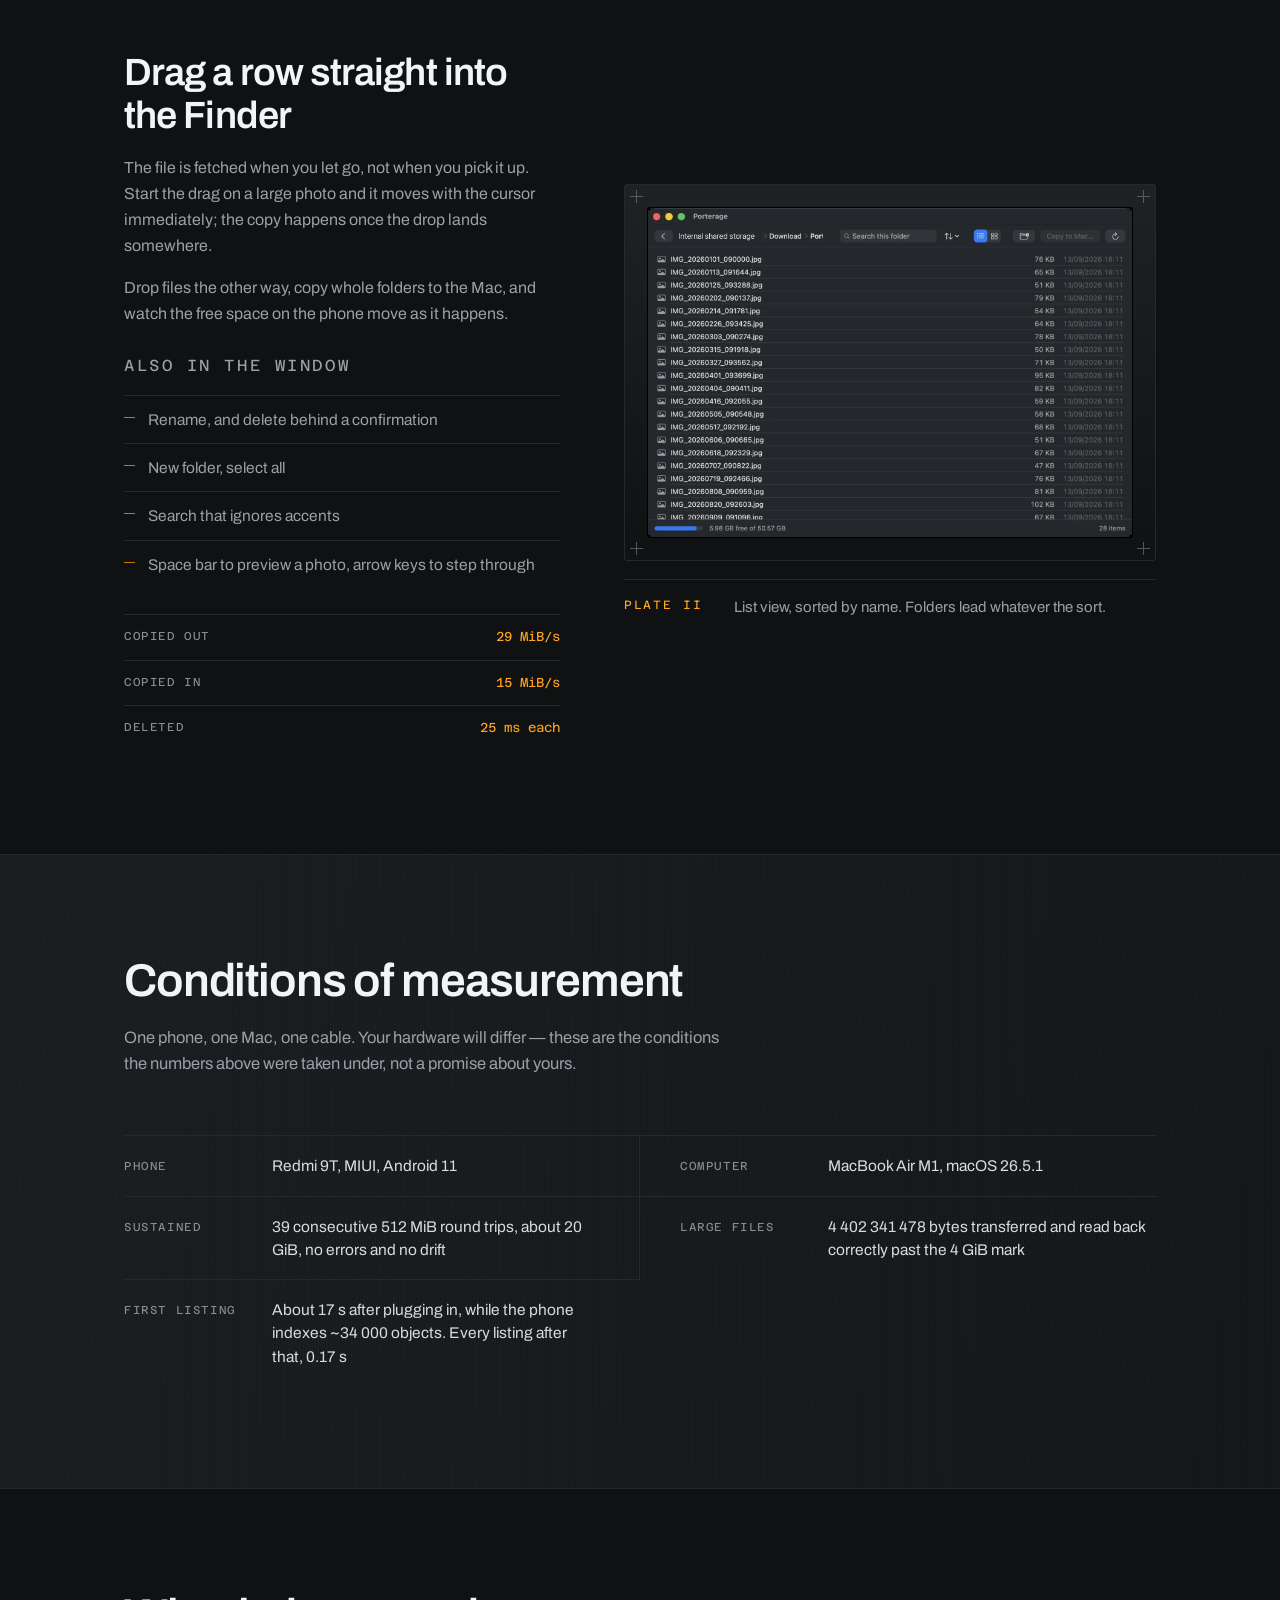
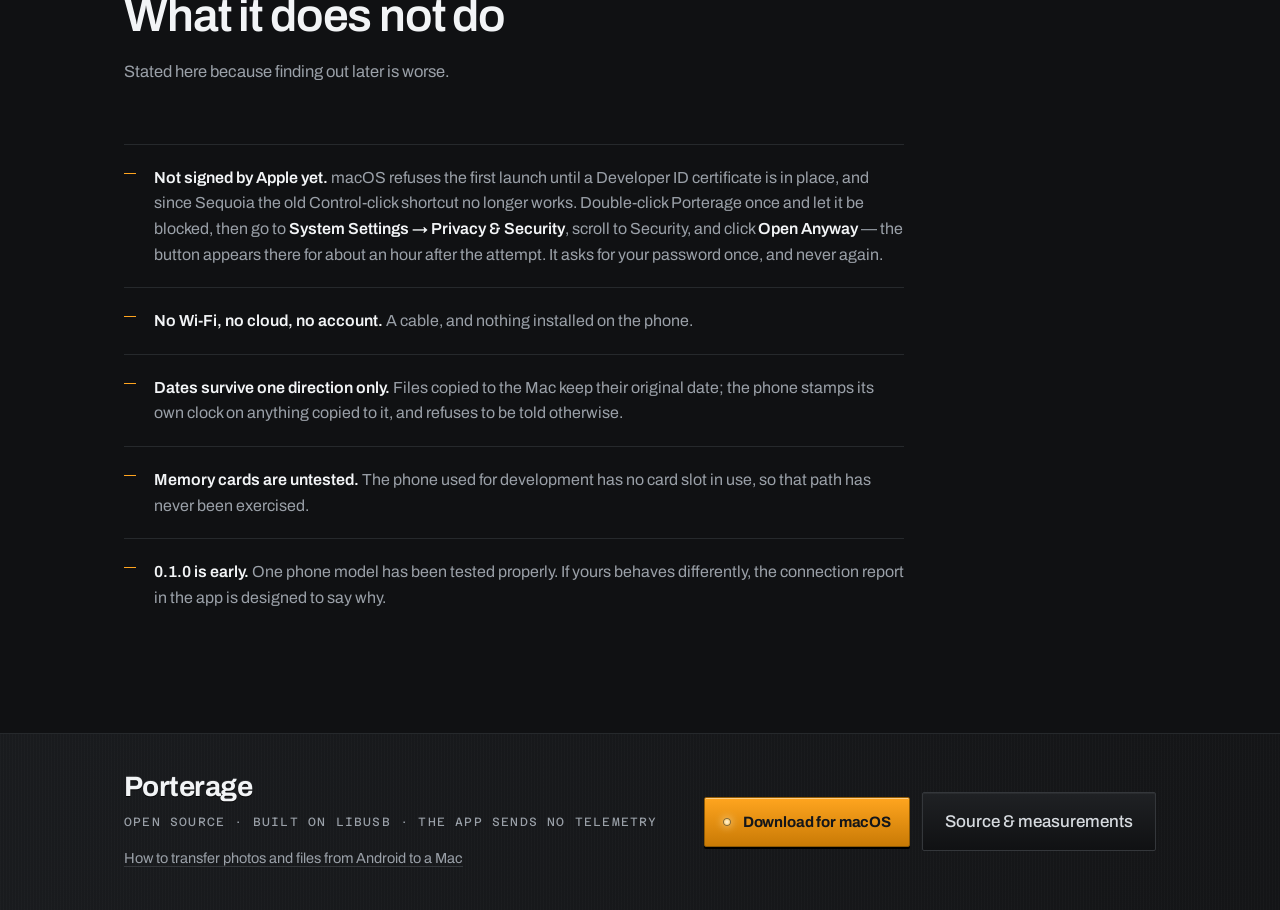
==== commit a941183c: "Withdraw claims the released app does not live up to An audit of Porterage 0.1.0 against its own sou" ====
--- a/index.html
+++ b/index.html
@@ -4,11 +4,11 @@
 <meta charset="utf-8">
 <meta name="viewport" content="width=device-width, initial-scale=1">
 <title>Porterage — Android file transfer for Mac, over the cable</title>
-<meta name="description" content="A free, open-source Mac app for Android file transfer over USB. Folder listings in 0.56s, 29 MiB/s off the phone, interrupted copies that resume byte-exact. Every number here was measured.">
+<meta name="description" content="A free, open-source Mac app for Android file transfer over USB. Folder listings in 0.56s, 29 MiB/s off the phone, and name clashes caught before they overwrite. Every number here was measured.">
 <meta name="theme-color" content="#17181A">
 <link rel="canonical" href="https://porterage.app/">
 <meta property="og:title" content="Porterage — Android to Mac, over the cable">
-<meta property="og:description" content="Folder listings in 0.56s instead of 3.2s. Small files that stay fast instead of wedging after 211. Interrupted copies that resume byte-exact.">
+<meta property="og:description" content="Folder listings in 0.56s instead of 3.2s. Small files that stay fast instead of wedging after 211. Name clashes caught before they overwrite.">
 <meta property="og:type" content="website">
 <meta property="og:url" content="https://porterage.app/">
 <meta property="og:site_name" content="Porterage">
@@ -18,7 +18,7 @@
 <meta property="og:image:alt" content="Porterage — Android to macOS over the cable. A segment meter reading 29 MiB/s off the phone.">
 <meta name="twitter:card" content="summary_large_image">
 <meta name="twitter:title" content="Porterage — Android to Mac, over the cable">
-<meta name="twitter:description" content="Folder listings in 0.56s instead of 3.2s. Small files that stay fast instead of wedging after 211. Interrupted copies that resume byte-exact.">
+<meta name="twitter:description" content="Folder listings in 0.56s instead of 3.2s. Small files that stay fast instead of wedging after 211. Name clashes caught before they overwrite.">
 <meta name="twitter:image" content="https://porterage.app/assets/og.png">
 <link rel="icon" href="/assets/favicon.svg" type="image/svg+xml">
 <link rel="icon" href="/favicon.ico" sizes="32x32">
@@ -169,12 +169,13 @@
           The phone's storage ignores capitalisation; the protocol does not. So
           <code>Report.txt</code> and <code>report.txt</code> both appear in a listing while sharing one
           file underneath, and writing the second silently overwrites the first. Nothing warns you.
-          Porterage compares names the way the storage actually does, and refuses the write.
+          Porterage checks every name against the files already on the phone the way the storage does, and
+          stops to ask before anything is written.
         </p>
         </div>
         <div class="lamps">
           <p class="lamp lamp--alarm"><span class="dot dot--alarm" aria-hidden="true"></span>Silently overwritten elsewhere</p>
-          <p class="lamp lamp--ok"><span class="dot dot--ok" aria-hidden="true"></span>Refused here, with the conflicting name shown</p>
+          <p class="lamp lamp--ok"><span class="dot dot--ok" aria-hidden="true"></span>Stopped here, with the conflicting name shown</p>
         </div>
       </li>
     </ol>
@@ -243,13 +244,13 @@
     <div class="cards">
       <article class="card">
         <p class="card__k">Cable pulled mid-copy</p>
-        <h3>Resumes at the exact byte</h3>
-        <p>
-          The phone reports precisely how much of the file it already holds, so a resumed copy starts at
-          the real boundary instead of a guess. Verified in both directions by comparing SHA-256 of the
-          finished file against the original.
-        </p>
-        <p class="card__read">Resumed upload <strong>19.4</strong> MiB/s · resumed download <strong>28.8</strong> MiB/s</p>
+        <h3>No half file that looks finished</h3>
+        <p>
+          A copy to the Mac is written as a <code>.part</code> file and takes its real name only once the
+          last byte lands. Copy it again into the same folder and it continues from the bytes already
+          there instead of starting over.
+        </p>
+        <p class="card__read"><strong>.part</strong> until the last byte · copy again to continue</p>
       </article>
 
       <article class="card">
@@ -276,13 +277,13 @@
 
       <article class="card">
         <p class="card__k">Nothing shows up</p>
-        <h3>Says which of five things is wrong</h3>
-        <p>
-          Locked screen, wrong USB mode, charge-only cable, another app holding the port, or a wedged
-          connection needing a replug. Each has a different signature on the wire, and each gets its
-          own sentence instead of “busy or not connected”.
-        </p>
-        <p class="card__read">Five states, five instructions</p>
+        <h3>Says what is actually wrong</h3>
+        <p>
+          A locked screen, another app holding the port, and a phone that is not connected for file
+          transfer each look different on the wire, and each gets its own instruction instead of
+          “busy or not connected”.
+        </p>
+        <p class="card__read">Locked · held by another app · not connected for file transfer</p>
       </article>
     </div>
   </div>
@@ -297,7 +298,7 @@
         and it moves with the cursor immediately; the copy happens once the drop lands somewhere.
       </p>
       <p>
-        Drop files the other way, copy whole folders in either direction, and watch the free space on
+        Drop files the other way, copy whole folders to the Mac, and watch the free space on
         the phone move as it happens.
       </p>
       <div class="feats">
--- a/assets/style.css
+++ b/assets/style.css
@@ -370,7 +370,8 @@
   color: var(--text-bright);
 }
 .fault p { margin: 0; color: var(--label); line-height: 1.62; font-size: 16px; }
-.fault code {
+.fault code,
+.card code {
   font-family: var(--mono);
   font-size: 0.88em;
   color: var(--text);
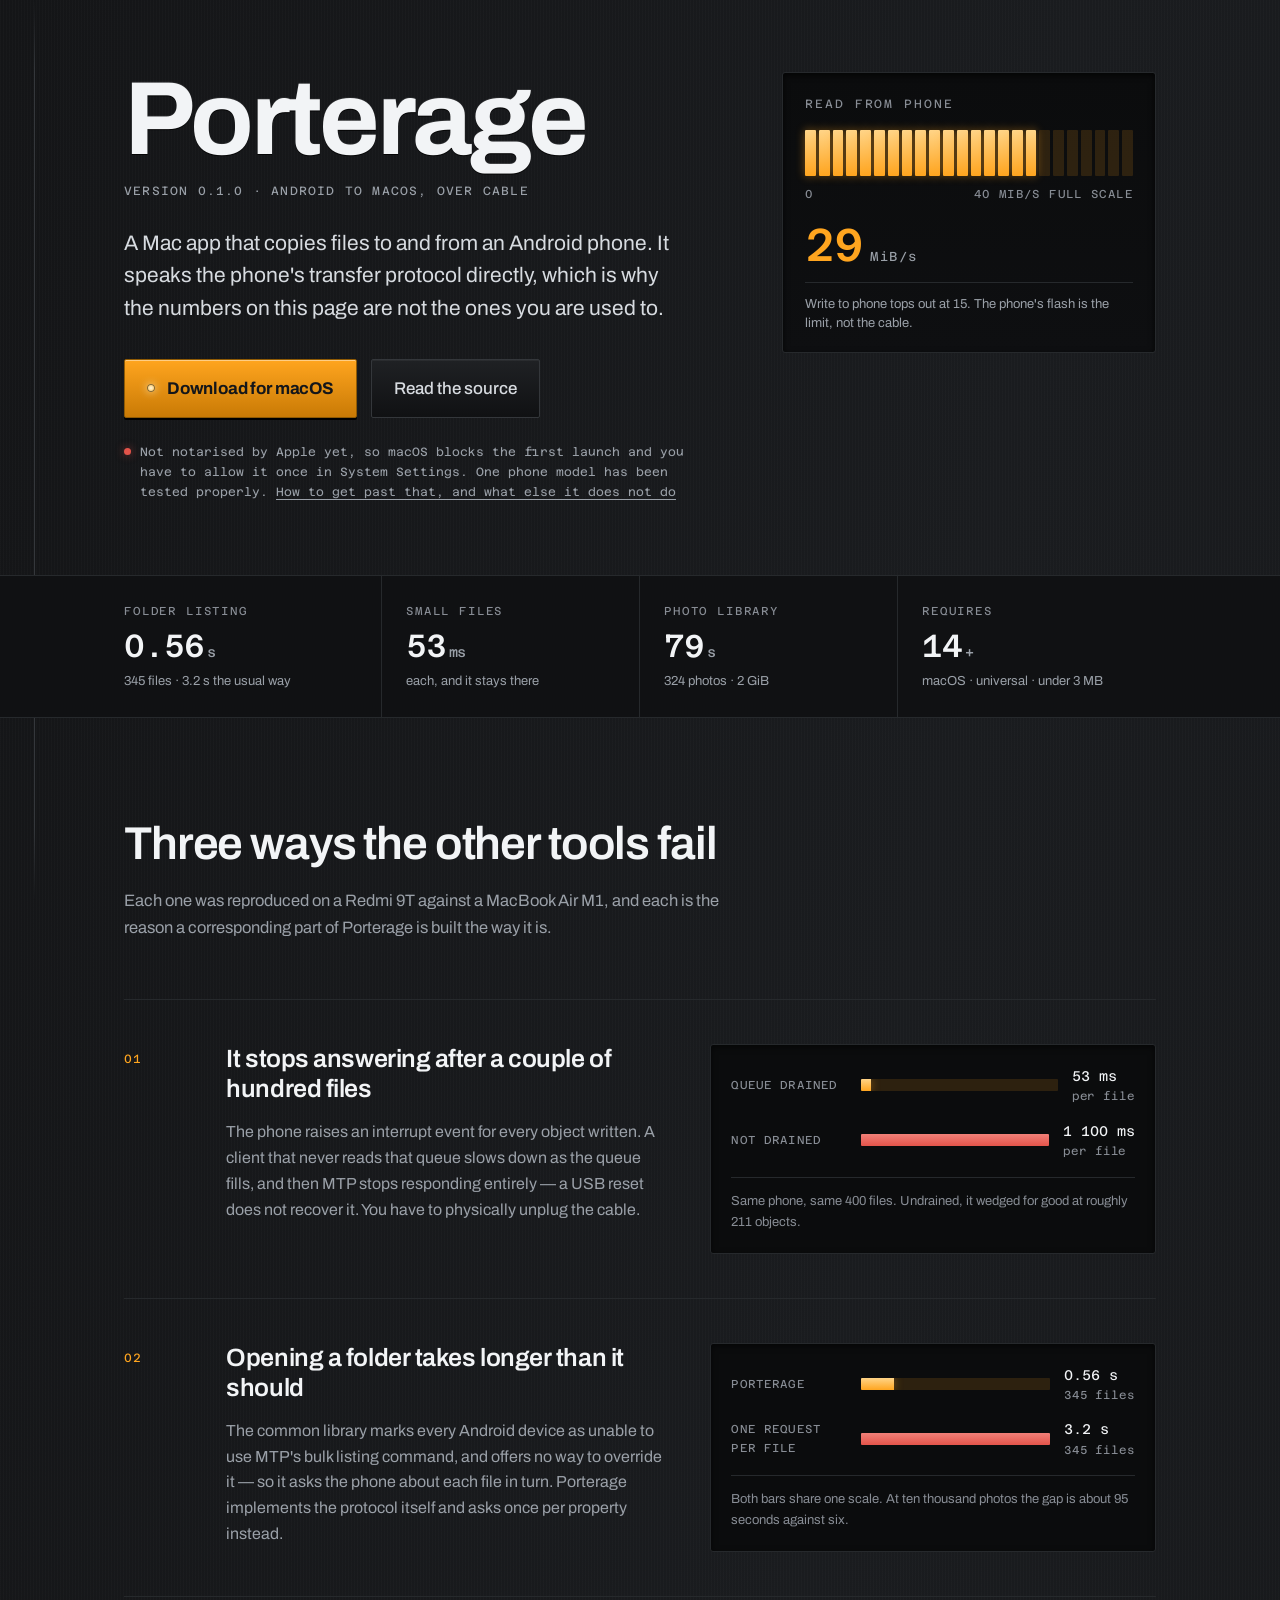
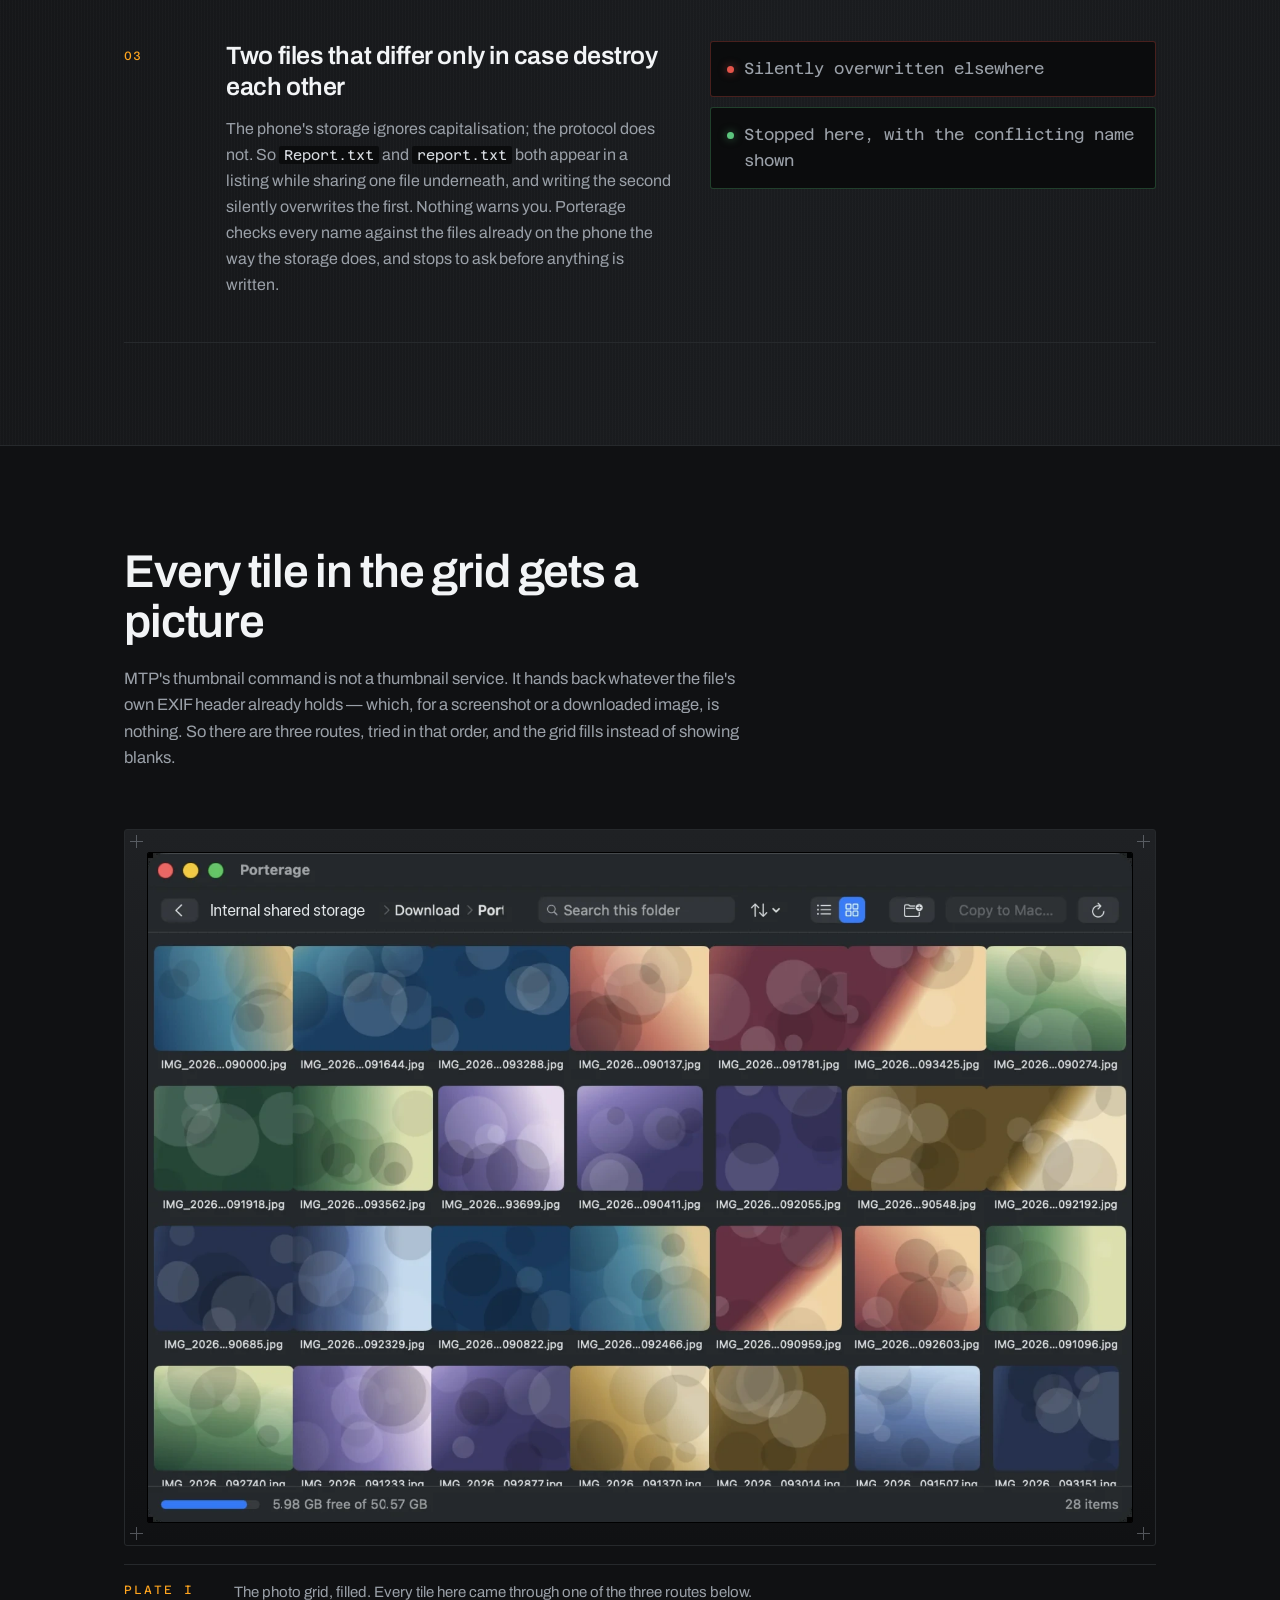
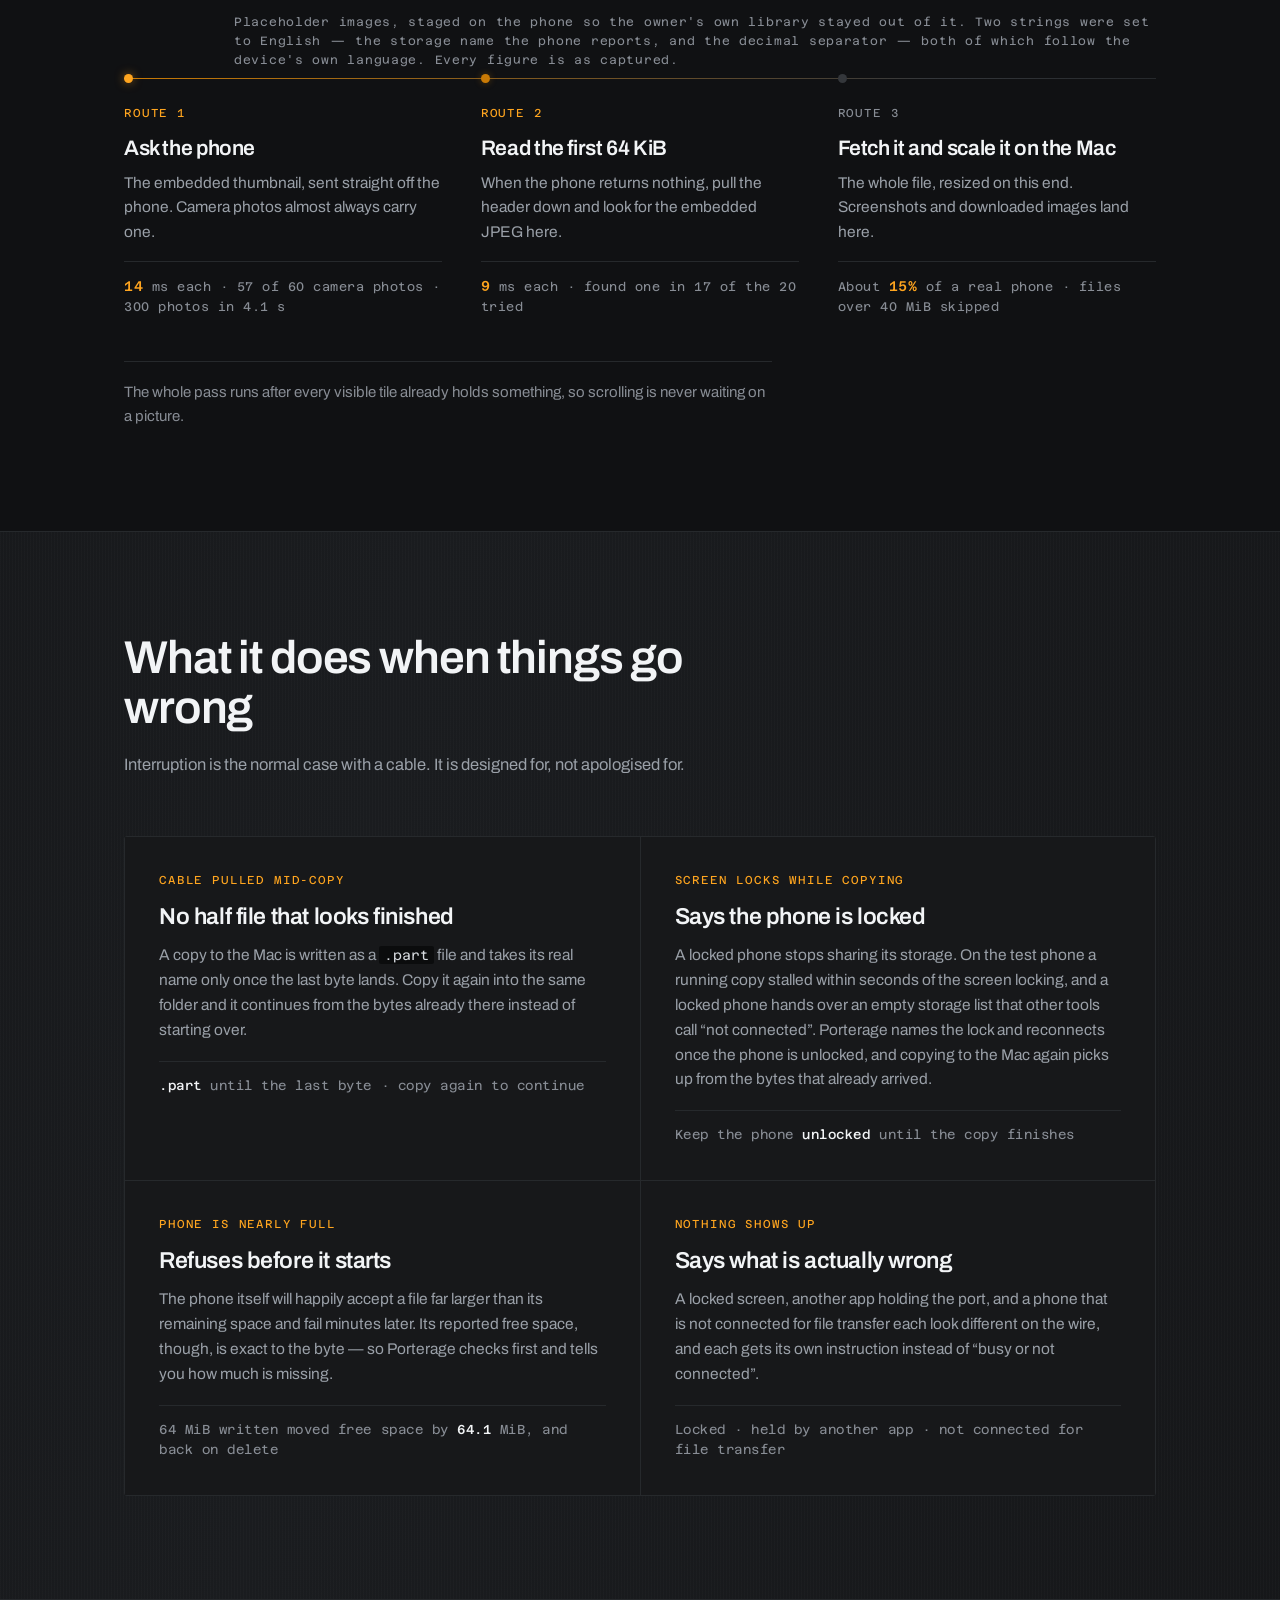
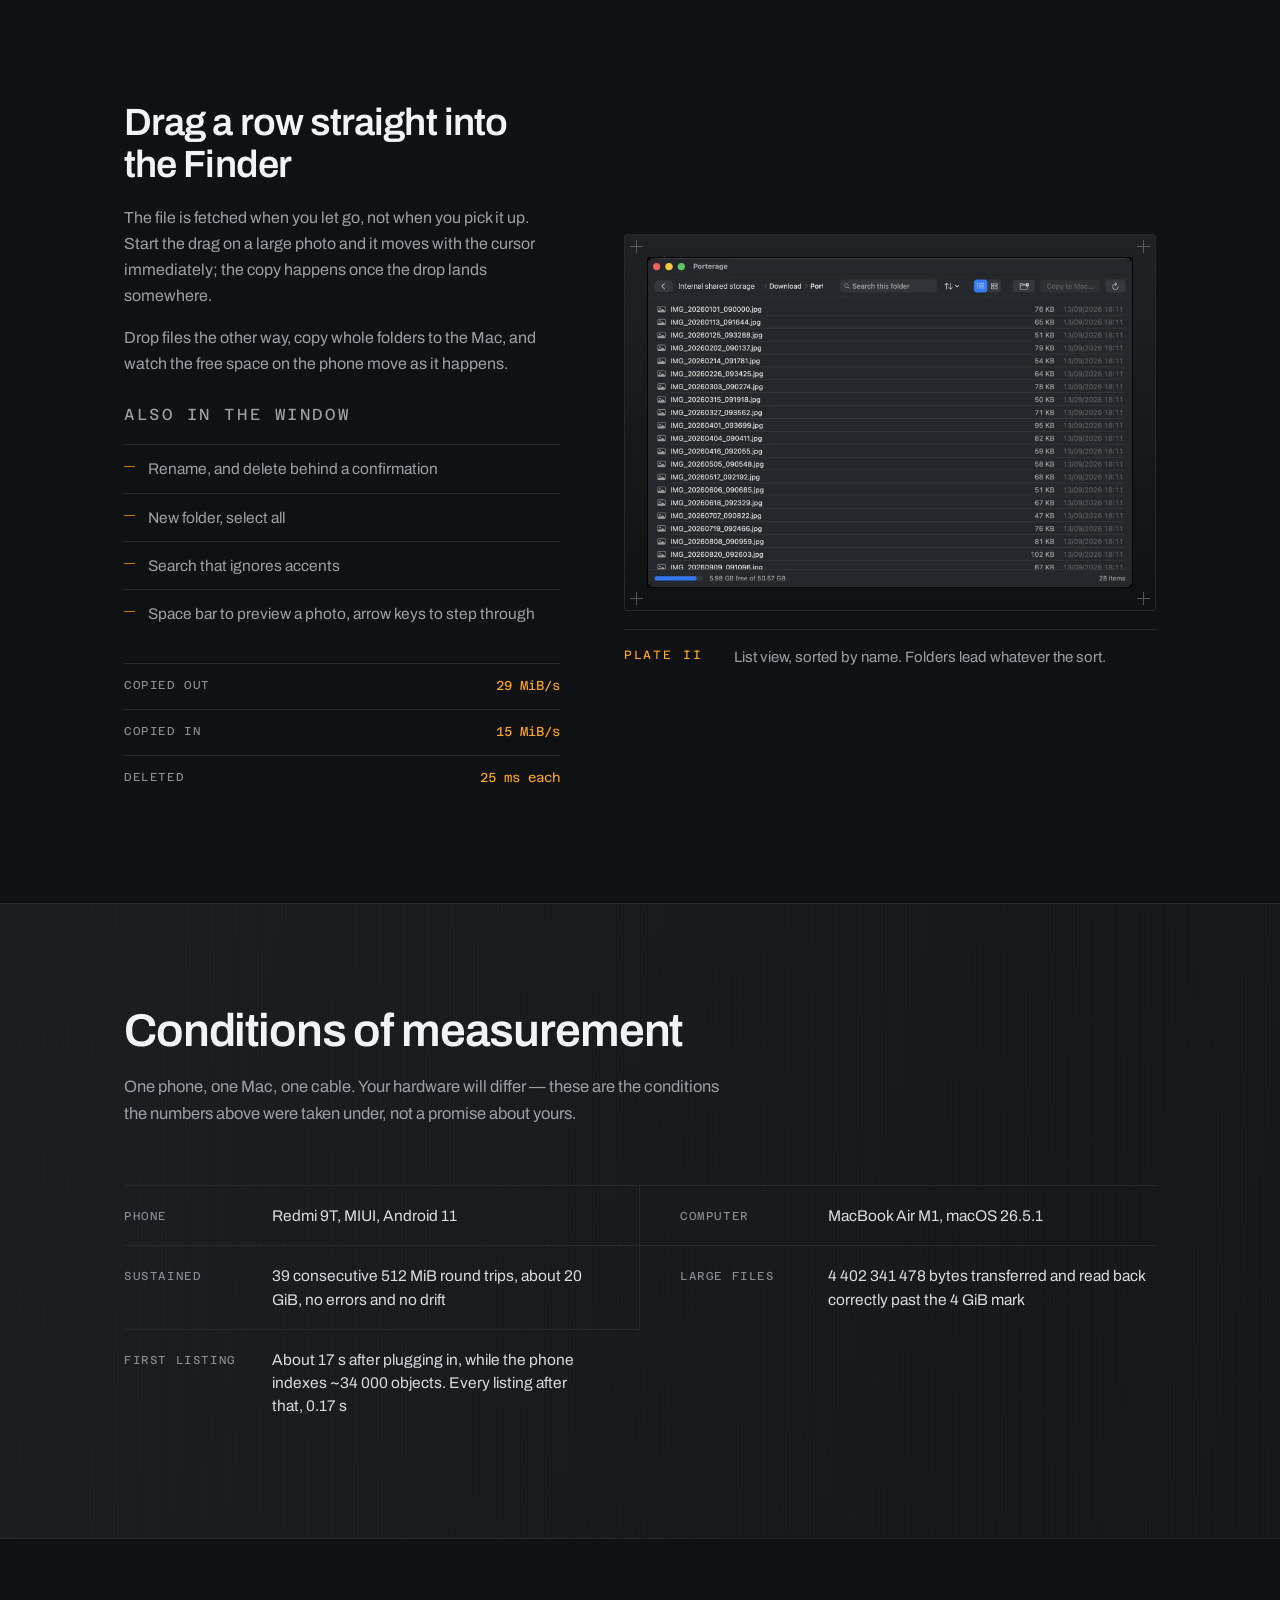
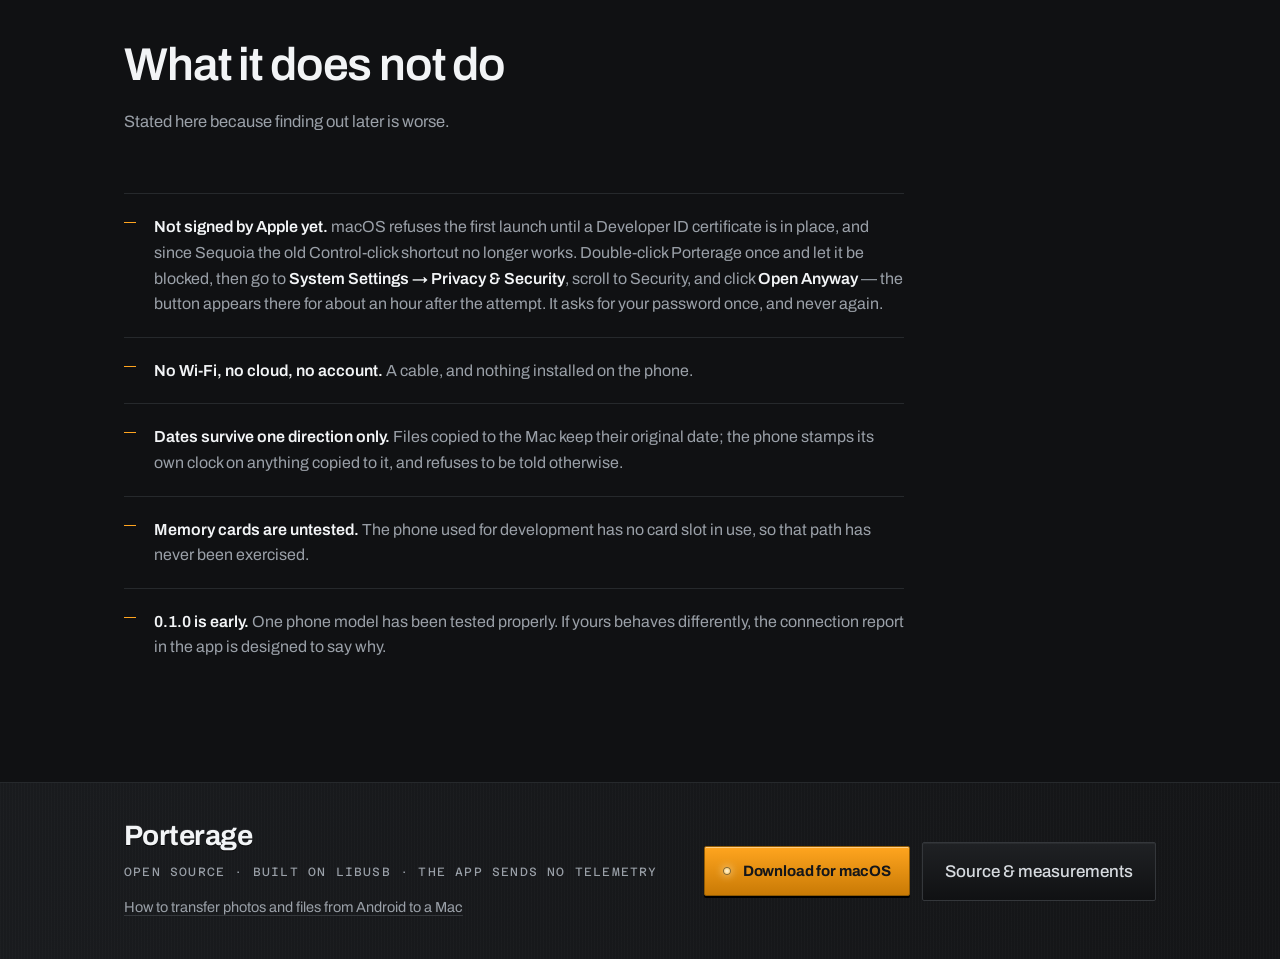
==== commit 78b9f92a: "Stop claiming a copy survives a screen lock Measured on 15 Sep with the app's own engine, a running " ====
--- a/index.html
+++ b/index.html
@@ -255,13 +255,14 @@
 
       <article class="card">
         <p class="card__k">Screen locks while copying</p>
-        <h3>Keeps going at full speed</h3>
-        <p>
-          Android blocks a computer from <em>starting</em> a session on a locked phone, but it does not
-          touch one already running. Eleven consecutive 512 MiB reads finished with the screen locked
-          the whole time, at the same speed as unlocked, with no errors.
-        </p>
-        <p class="card__read">Locked throughput <strong>29.1–29.5</strong> MiB/s · 0 failures</p>
+        <h3>Says the phone is locked</h3>
+        <p>
+          A locked phone stops sharing its storage. On the test phone a running copy stalled within
+          seconds of the screen locking, and a locked phone hands over an empty storage list that other
+          tools call “not connected”. Porterage names the lock and reconnects once the phone is
+          unlocked, and copying to the Mac again picks up from the bytes that already arrived.
+        </p>
+        <p class="card__read">Keep the phone <strong>unlocked</strong> until the copy finishes</p>
       </article>
 
       <article class="card">
